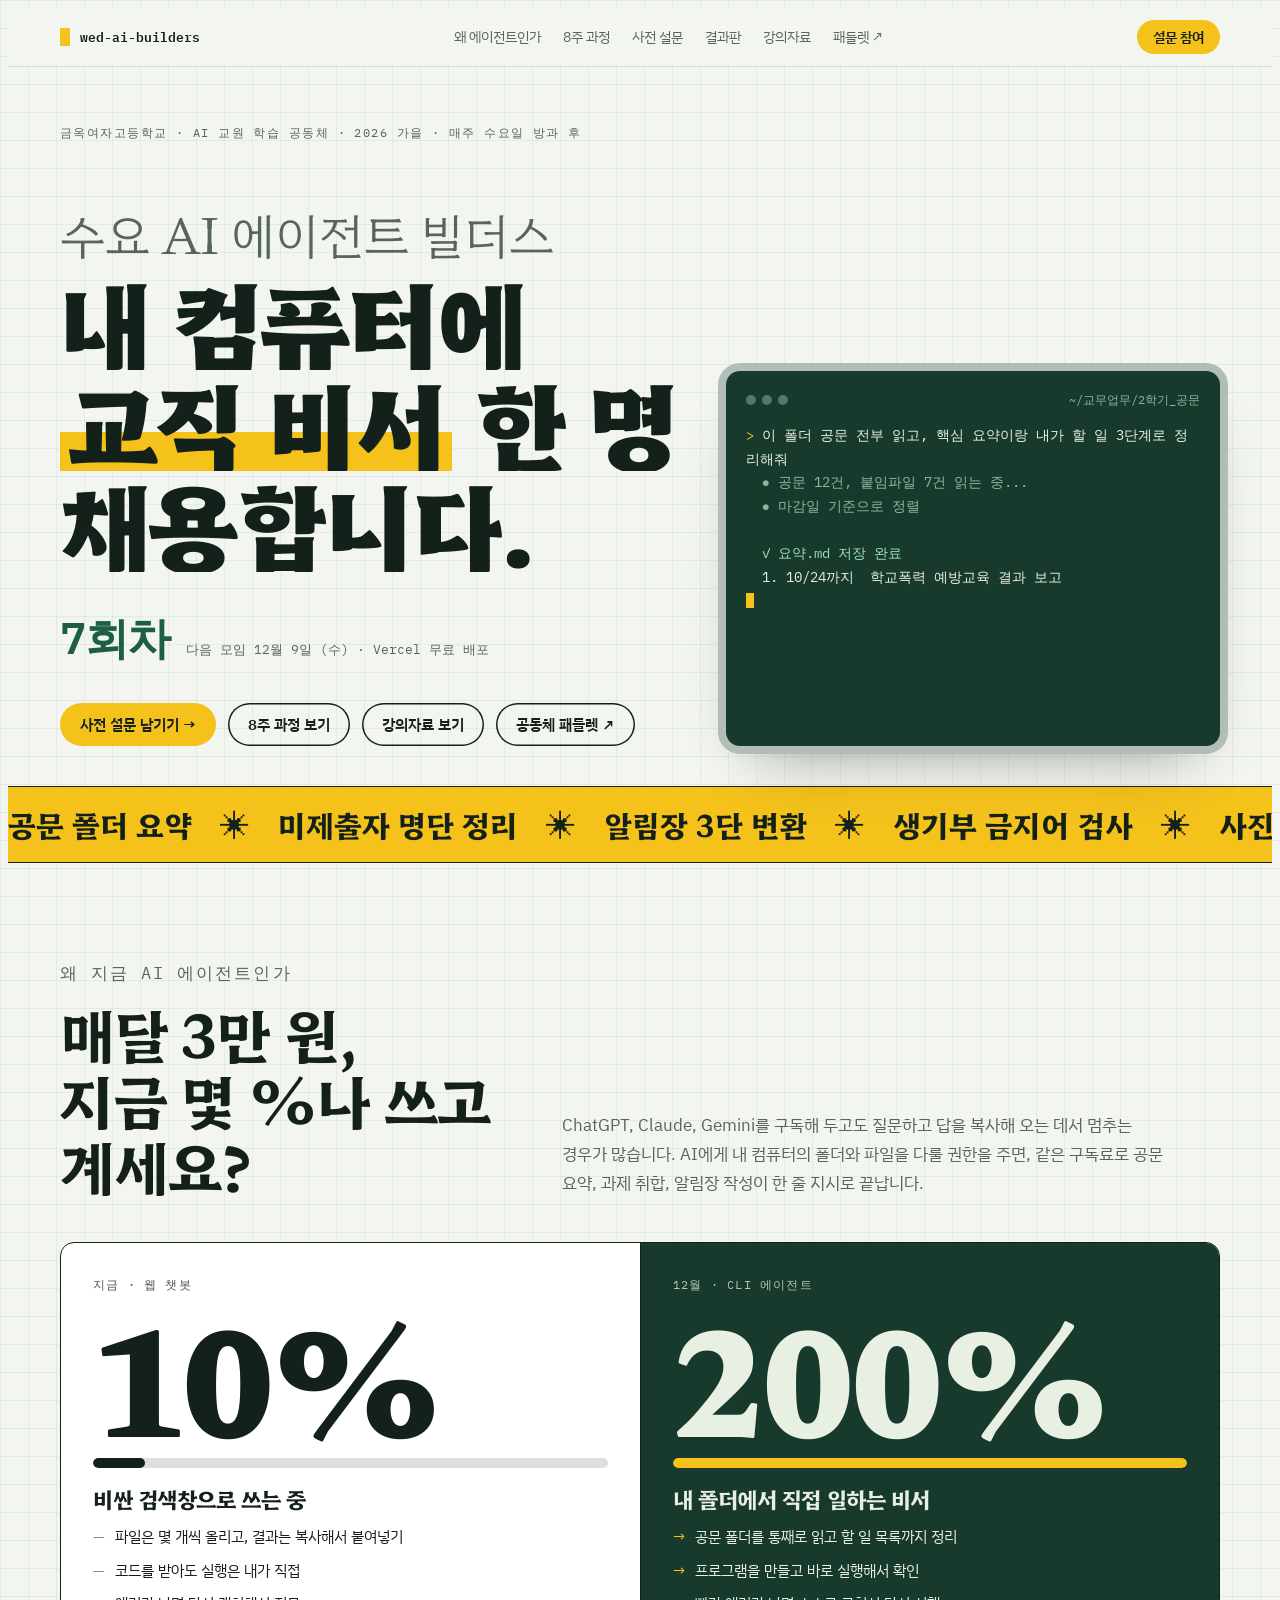
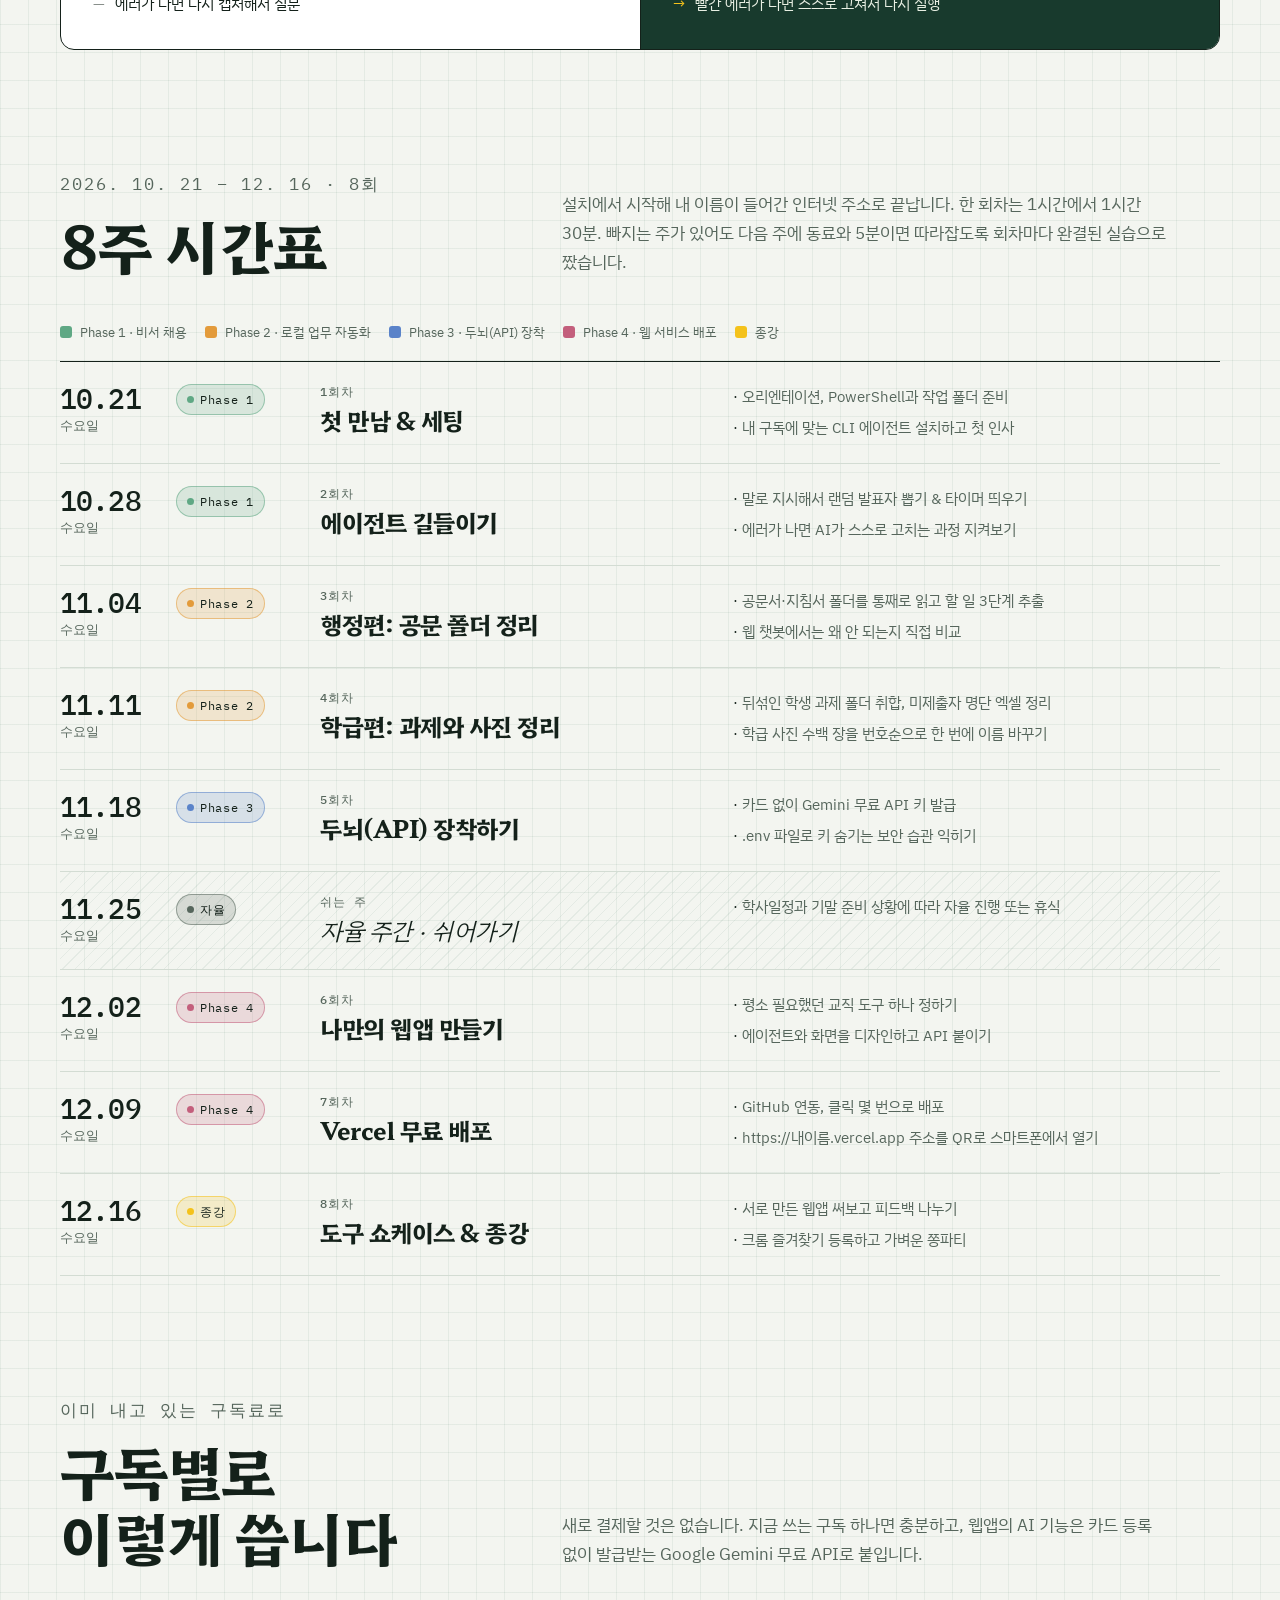
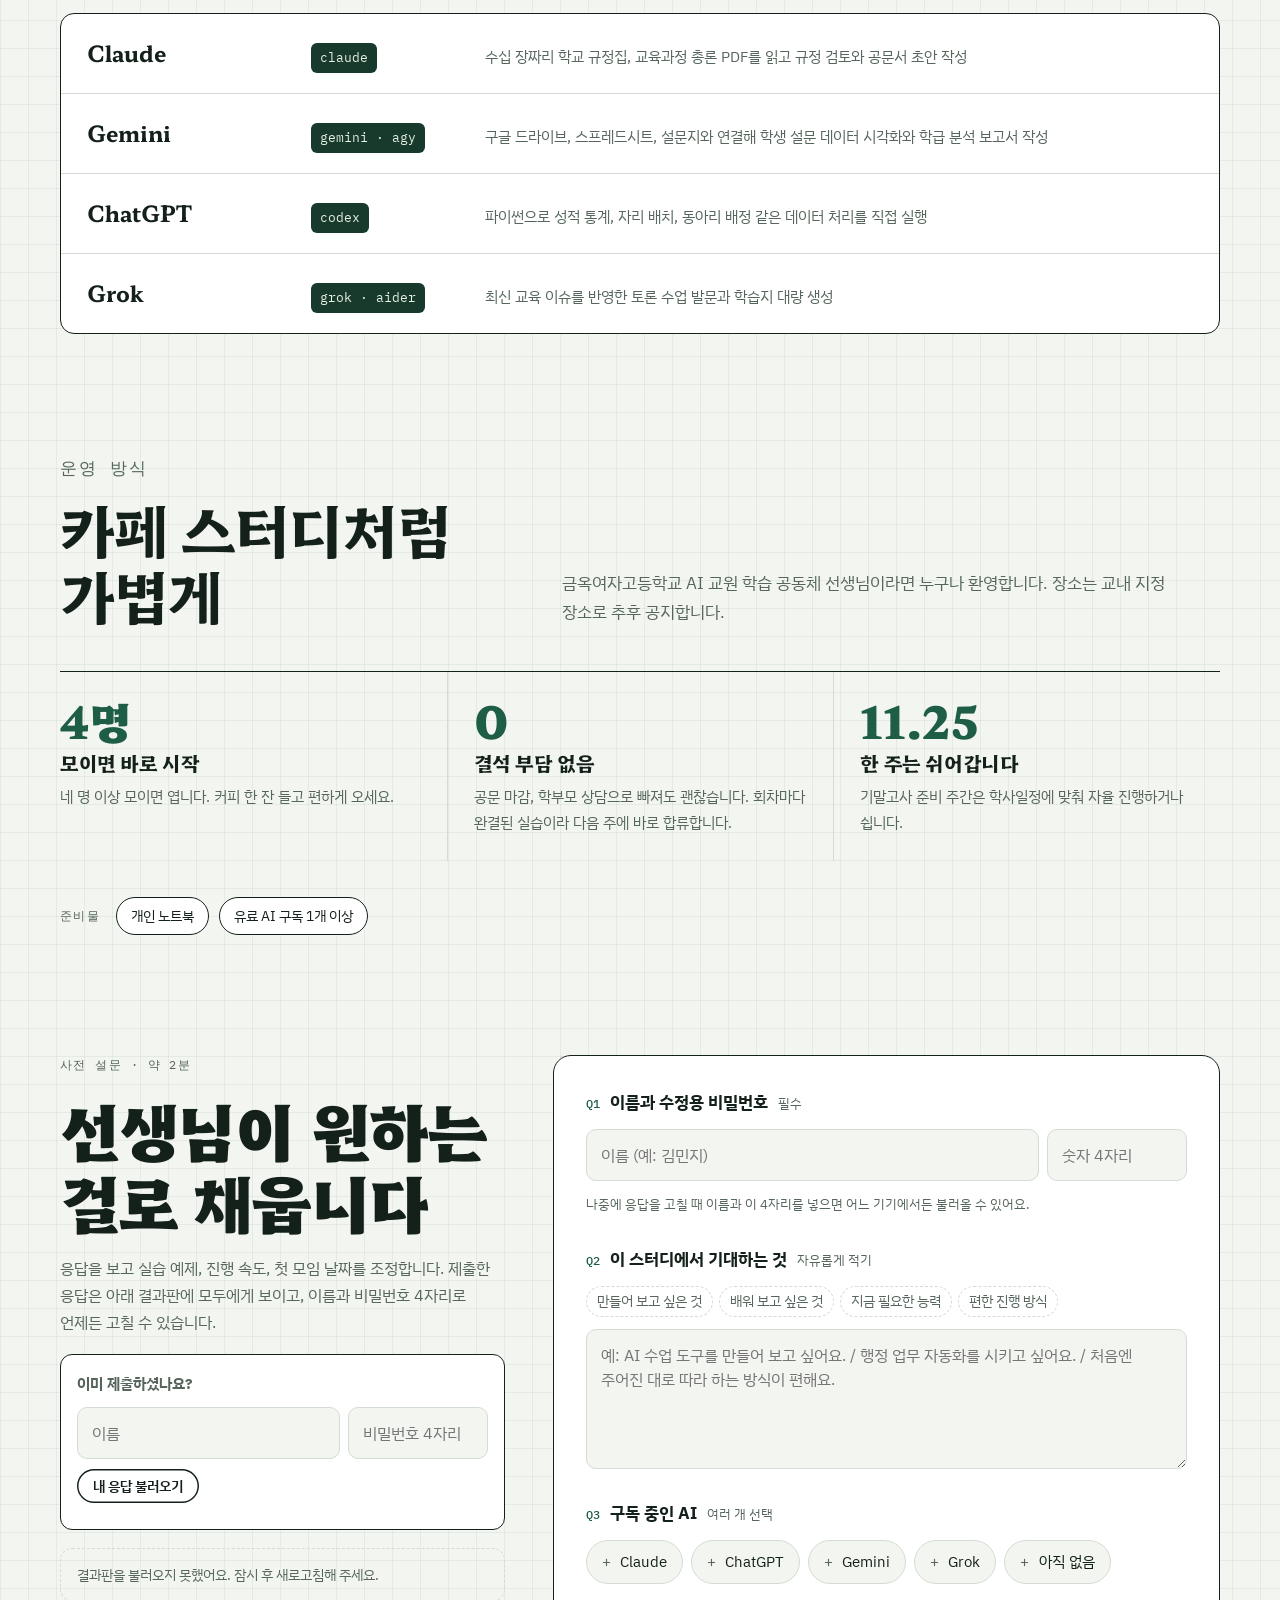
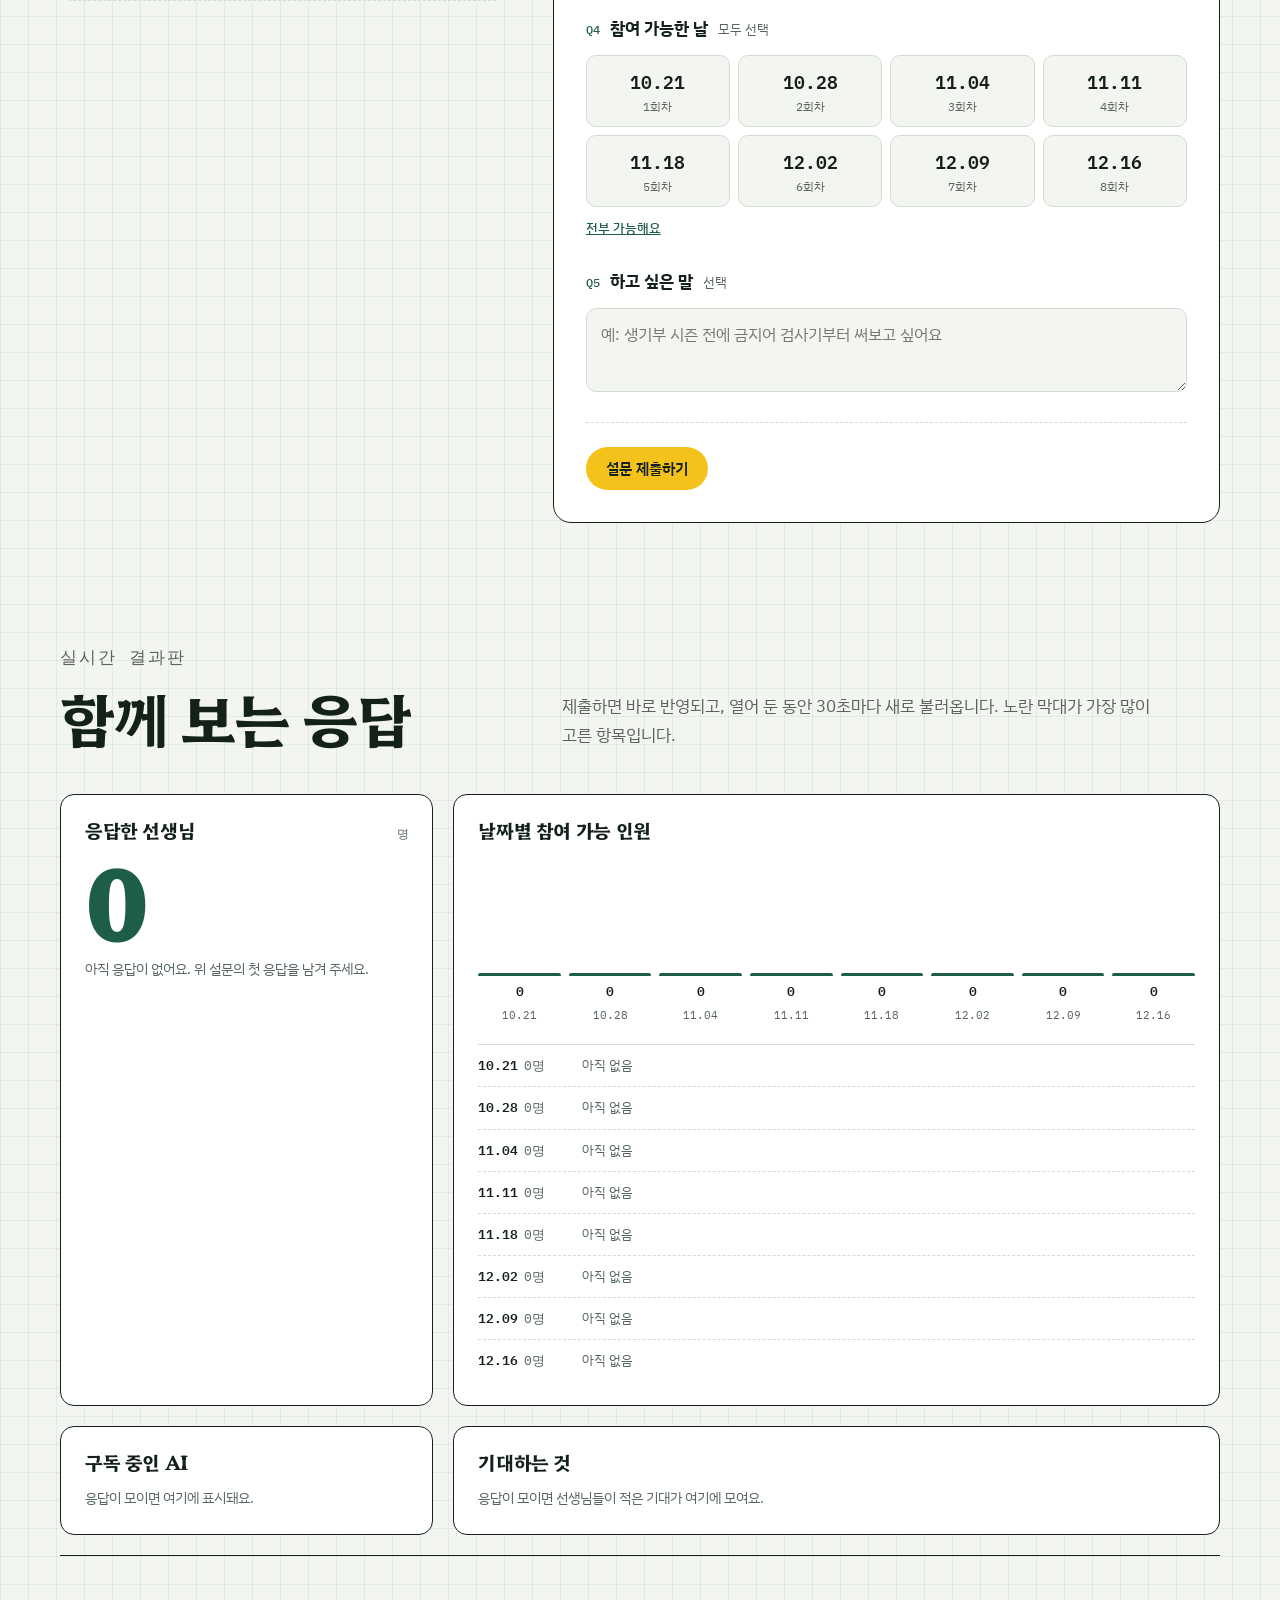
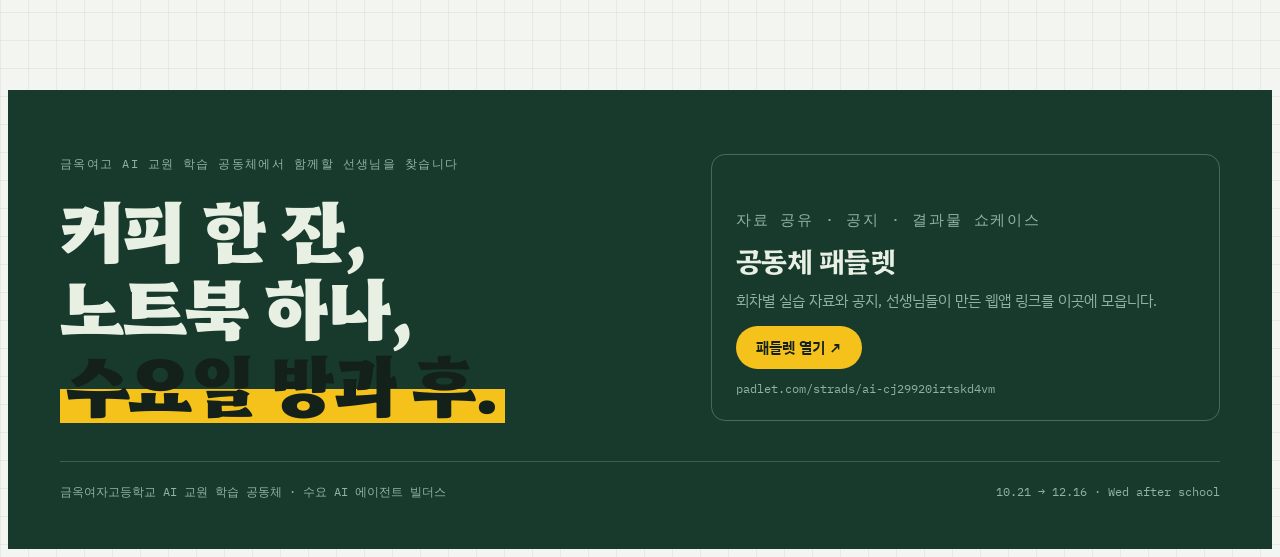
==== index.html @ 8ee52275 "강의자료를 회차와 분리한 목록 페이지로 이동, 01에서 Git·VS Code 설치 제외 - lessons/index.html: 순서와 상관없이 고르는 강의자료 목록 - lesson" ====
<!doctype html>
<html lang="ko">
<head>
<meta charset="utf-8">
<meta name="viewport" content="width=device-width, initial-scale=1, viewport-fit=cover">
<meta name="description" content="금옥여자고등학교 AI 교원 학습 공동체 · 매주 수요일 방과 후 8회. CLI AI 에이전트로 교직 업무 자동화부터 나만의 웹 서비스 배포까지.">
<meta property="og:title" content="수요 AI 에이전트 빌더스 · 금옥여고">
<meta property="og:description" content="내 컴퓨터에 교직 비서 한 명 채용합니다. 10.21 – 12.16 매주 수요일 방과 후, 사전 설문에 참여해 주세요.">
<meta property="og:type" content="website">
<title>수요 AI 에이전트 빌더스</title>
<link rel="preconnect" href="https://fonts.googleapis.com">
<link rel="preconnect" href="https://fonts.gstatic.com" crossorigin>
<link rel="stylesheet" href="https://fonts.googleapis.com/css2?family=Hahmlet:wght@300;500;700;900&family=IBM+Plex+Sans+KR:wght@400;500;700&family=IBM+Plex+Mono:wght@400;500;600&display=swap">
<style>
/* Layout: 교무수첩 그리드 위에 칠판 패널. 큰 명조 헤드라인 + 시간표형 커리큘럼 + 설문/결과판. 강조는 연필 노랑 한 가지. */
:root {
  --paper: #F3F5F0;
  --surface: #FFFFFF;
  --ink: #14211A;
  --muted: #56665C;
  --line: #D3DCD3;
  --grid: rgba(31, 94, 70, .07);
  --accent: #F4C21B;
  --accent-ink: #14211A;
  --green: #1F5E46;
  --board: #183A2D;
  --board-ink: #E8EFE3;
  --board-dim: #8FB3A1;
  --danger: #B3402A;
  --display: "Hahmlet", "Noto Serif KR", "Nanum Myeongjo", serif;
  --body: "IBM Plex Sans KR", "Apple SD Gothic Neo", "Malgun Gothic", system-ui, sans-serif;
  --mono: "IBM Plex Mono", ui-monospace, "Consolas", monospace;
}
@media (prefers-color-scheme: dark) {
  :root:not([data-theme="light"]) {
    --paper: #0E1813; --surface: #15231C; --ink: #E7EDE4; --muted: #9AAB9F; --line: #2A3C33;
    --grid: rgba(143, 179, 161, .06); --green: #7CC6A1; --board: #1A3529; --board-ink: #E8EFE3;
    --board-dim: #8FB3A1; --danger: #F08A70; color-scheme: dark;
  }
}
:root[data-theme="dark"] {
  --paper: #0E1813; --surface: #15231C; --ink: #E7EDE4; --muted: #9AAB9F; --line: #2A3C33;
  --grid: rgba(143, 179, 161, .06); --green: #7CC6A1; --board: #1A3529; --board-ink: #E8EFE3;
  --board-dim: #8FB3A1; --danger: #F08A70; color-scheme: dark;
}

* { box-sizing: border-box; }
html { scroll-behavior: smooth; }
body {
  background: var(--paper);
  background-image: linear-gradient(var(--grid) 1px, transparent 1px), linear-gradient(90deg, var(--grid) 1px, transparent 1px);
  background-size: 28px 28px;
  color: var(--ink);
  font-family: var(--body);
  font-size: 16px;
  line-height: 1.7;
  word-break: keep-all;
  overflow-wrap: break-word;
}
.wrap {
  max-width: 1240px; margin: 0 auto;
  padding-left: max(16px, env(safe-area-inset-left, 0px));
  padding-right: max(16px, env(safe-area-inset-right, 0px));
}
@media (min-width: 720px) { .wrap { padding-left: max(40px, env(safe-area-inset-left, 0px)); padding-right: max(40px, env(safe-area-inset-right, 0px)); } }
h1, h2, h3 { font-family: var(--display); text-wrap: balance; margin: 0; line-height: 1.12; letter-spacing: -0.02em; }
p { margin: 0; }
a { color: inherit; }
:focus-visible { outline: 3px solid var(--accent); outline-offset: 2px; border-radius: 4px; }
.eyebrow { font-family: var(--mono); font-size: 12px; letter-spacing: .12em; text-transform: uppercase; color: var(--muted); }
.mark { background: linear-gradient(transparent 58%, var(--accent) 58%, var(--accent) 92%, transparent 92%); padding: 0 .08em; color: inherit; }

/* nav */
body::before { content: ""; position: fixed; inset: 0 0 auto; height: env(safe-area-inset-top, 0px); z-index: 10; background: var(--paper); }
.nav { position: sticky; top: env(safe-area-inset-top, 0px); z-index: 9; background: color-mix(in srgb, var(--paper) 88%, transparent); backdrop-filter: blur(10px); border-bottom: 1px solid var(--line); }
.nav .wrap { display: flex; align-items: center; justify-content: space-between; gap: 16px; padding-block: 12px; }
.brand { font-family: var(--mono); font-size: 13px; font-weight: 600; display: flex; align-items: center; gap: 10px; }
.brand i { width: 10px; height: 18px; background: var(--accent); display: inline-block; animation: blink 1.1s steps(1) infinite; }
.nav ul { list-style: none; display: flex; gap: 22px; margin: 0; padding: 0; font-size: 14px; }
.nav ul a { text-decoration: none; color: var(--muted); }
.nav ul a:hover { color: var(--ink); }
.btn { display: inline-flex; align-items: center; gap: 8px; font: 600 15px/1 var(--body); border: 0; cursor: pointer; text-decoration: none;
  background: var(--accent); color: var(--accent-ink); padding: 14px 20px; border-radius: 999px; transition: transform .2s ease, box-shadow .2s ease; }
.btn:hover { transform: translateY(-2px); box-shadow: 0 6px 0 var(--ink); }
.btn.small { padding: 10px 16px; font-size: 14px; }
.btn.ghost { background: transparent; color: var(--ink); box-shadow: inset 0 0 0 1.5px var(--ink); }
.btn.ghost:hover { box-shadow: inset 0 0 0 1.5px var(--ink), 0 6px 0 var(--ink); }
@media (max-width: 760px) { .nav ul { display: none; } }
footer .padlet { display: grid; gap: 12px; justify-items: start; align-content: end; border: 1.5px solid color-mix(in srgb, var(--board-ink) 25%, transparent); border-radius: 14px; padding: 24px; min-width: 0; }
footer .padlet h3 { font-size: 28px; font-weight: 700; }
footer .padlet p { color: var(--board-dim); font-size: 15px; }
footer .padlet code { font: 12px var(--mono); color: var(--board-dim); word-break: break-all; }

/* hero */
.hero { padding-block: 56px 40px; display: grid; grid-template-columns: minmax(0, 1.25fr) minmax(0, 1fr); gap: 48px; align-items: end; }
.hero h1 { font-size: clamp(44px, 7.6vw, 112px); font-weight: 900; line-height: 1.04; }
.hero h1 .thin { font-weight: 300; display: block; font-size: .5em; letter-spacing: -0.01em; margin-bottom: .2em; color: var(--muted); }
.hero h1 .line { display: block; overflow: hidden; }
.hero h1 .line > span { display: inline-block; animation: rise .9s cubic-bezier(.2,.8,.2,1) both; }
.hero h1 .line:nth-child(3) > span { animation-delay: .08s; }
.hero h1 .line:nth-child(4) > span { animation-delay: .16s; }
.hero-meta { margin-top: 28px; display: flex; flex-wrap: wrap; gap: 12px 28px; align-items: center; }
.hero-meta p { max-width: 34em; color: var(--muted); font-size: 17px; }
.dday { display: flex; gap: 16px; align-items: baseline; font-family: var(--mono); margin-top: 28px; flex-wrap: wrap; }
.dday b { font-size: 44px; font-weight: 600; color: var(--green); letter-spacing: -0.03em; font-variant-numeric: tabular-nums; }
.dday span { color: var(--muted); font-size: 13px; }
.cta-row { display: flex; gap: 12px; flex-wrap: wrap; margin-top: 28px; }

.board { background: var(--board); color: var(--board-ink); border-radius: 14px; padding: 18px 20px 22px; font-family: var(--mono); font-size: 13.5px; line-height: 1.75;
  box-shadow: 0 0 0 8px color-mix(in srgb, var(--board) 30%, var(--paper)), 0 30px 60px -30px rgba(0,0,0,.45); min-width: 0; }
.board .bar { display: flex; gap: 6px; align-items: center; margin-bottom: 14px; color: var(--board-dim); font-size: 12px; }
.board .bar i { width: 10px; height: 10px; border-radius: 50%; background: var(--board-dim); opacity: .5; }
.board .bar span { margin-left: auto; }
.term { min-height: 300px; white-space: pre-wrap; word-break: break-all; }
.term .p { color: var(--accent); }
.term .d { color: var(--board-dim); }
.term .ok { color: #9BE0B8; }
.caret { display: inline-block; width: .6em; height: 1.1em; vertical-align: -0.2em; background: var(--accent); animation: blink 1s steps(1) infinite; }
@media (max-width: 900px) { .hero { grid-template-columns: minmax(0, 1fr); padding-block: 36px 24px; gap: 32px; } .term { min-height: 260px; } }

/* marquee */
.marquee { border-block: 1.5px solid var(--ink); overflow: hidden; background: var(--accent); color: var(--accent-ink); }
.marquee .track { display: flex; width: max-content; animation: slide 38s linear infinite; }
.marquee .track span { font-family: var(--display); font-weight: 700; font-size: clamp(20px, 2.6vw, 30px); padding: 12px 0; white-space: nowrap; }
.marquee .track span::after { content: "✳"; padding: 0 28px; font-weight: 300; }

section.block { padding-block: 96px 24px; }
@media (max-width: 720px) { section.block { padding-block: 64px 12px; } }
.head { display: grid; grid-template-columns: minmax(0, 1fr) minmax(0, 1.4fr); gap: 32px; align-items: end; margin-bottom: 44px; }
.head h2 { font-size: clamp(32px, 4.6vw, 60px); font-weight: 700; }
.head p { color: var(--muted); max-width: 36em; font-size: 17px; }
@media (max-width: 820px) { .head { grid-template-columns: minmax(0, 1fr); gap: 16px; } }

/* why */
.meter { display: grid; grid-template-columns: minmax(0, 1fr) minmax(0, 1fr); gap: 0; border: 1.5px solid var(--ink); border-radius: 14px; overflow: hidden; background: var(--surface); }
.meter > div { padding: 32px; min-width: 0; }
.meter > div + div { border-left: 1.5px solid var(--ink); background: var(--board); color: var(--board-ink); }
.meter .num { font-family: var(--display); font-weight: 900; font-size: clamp(64px, 11vw, 150px); line-height: .9; letter-spacing: -0.04em; font-variant-numeric: tabular-nums; }
.meter .label { font-family: var(--mono); font-size: 12px; letter-spacing: .1em; text-transform: uppercase; opacity: .75; margin-bottom: 18px; }
.meter h3 { font-size: 22px; margin: 18px 0 14px; font-weight: 700; }
.meter ul { margin: 0; padding: 0; list-style: none; display: grid; gap: 8px; }
.meter li { display: flex; gap: 10px; font-size: 15px; }
.meter li::before { content: "—"; opacity: .5; }
.meter > div + div li::before { content: "→"; color: var(--accent); opacity: 1; }
.gauge { height: 10px; border-radius: 99px; background: color-mix(in srgb, currentColor 14%, transparent); margin-top: 18px; overflow: hidden; }
.gauge i { display: block; height: 100%; background: currentColor; border-radius: inherit; }
.meter > div + div .gauge i { background: var(--accent); }
@media (max-width: 720px) { .meter { grid-template-columns: minmax(0, 1fr); } .meter > div + div { border-left: 0; border-top: 1.5px solid var(--ink); } .meter > div { padding: 24px; } }

/* timetable */
.phases { display: flex; flex-wrap: wrap; gap: 8px 18px; margin-bottom: 18px; font-size: 13px; color: var(--muted); }
.phases span { display: inline-flex; align-items: center; gap: 8px; }
.phases i { width: 12px; height: 12px; border-radius: 3px; display: inline-block; }
.ph1 { --ph: #5FA884; } .ph2 { --ph: #E39B3B; } .ph3 { --ph: #5A83C9; } .ph4 { --ph: #C35F7C; } .ph5 { --ph: var(--accent); }
.phases i { background: var(--ph); }
.tt { border-top: 1.5px solid var(--ink); }
.row { display: grid; grid-template-columns: 92px 120px minmax(0, 1fr) minmax(0, 1.25fr); gap: 24px; padding-block: 22px; border-bottom: 1px solid var(--line); align-items: start; transition: background .25s ease; }
.row:hover { background: color-mix(in srgb, var(--ph) 9%, transparent); }
.row .date { font-family: var(--mono); font-size: 13px; color: var(--muted); }
.row .date b { display: block; font-size: 28px; color: var(--ink); font-weight: 500; letter-spacing: -0.03em; line-height: 1.1; font-variant-numeric: tabular-nums; }
.row .tag { font-family: var(--mono); font-size: 11.5px; letter-spacing: .06em; display: inline-flex; align-items: center; gap: 6px; padding: 5px 10px; border-radius: 99px;
  background: color-mix(in srgb, var(--ph) 18%, transparent); border: 1px solid color-mix(in srgb, var(--ph) 55%, transparent); white-space: nowrap; }
.row .tag::before { content: ""; width: 7px; height: 7px; border-radius: 50%; background: var(--ph); }
.row h3 { font-size: 24px; font-weight: 700; }
.row h3 small { display: block; font: 500 12px/1.4 var(--mono); color: var(--muted); letter-spacing: .08em; margin-bottom: 6px; }
.row ul { margin: 0; padding: 0; list-style: none; display: grid; gap: 6px; color: var(--muted); font-size: 15px; }
.row ul li::before { content: "· "; color: var(--ink); }
.row ul li.lesson-link::before { content: none; }
.row ul li.lesson-link a { display: inline-block; margin-top: 4px; font-weight: 600; font-size: 14px; color: var(--accent-ink); background: var(--accent); padding: 5px 12px; border-radius: 99px; text-decoration: none; }
.row ul li.lesson-link a:hover { box-shadow: 0 3px 0 var(--ink); }
.row.rest { background: repeating-linear-gradient(-45deg, transparent 0 8px, var(--grid) 8px 9px); }
.row.rest h3 { font-weight: 300; font-style: italic; }
@media (max-width: 860px) {
  .row { grid-template-columns: 76px minmax(0, 1fr); gap: 8px 16px; }
  .row .tagcell { grid-column: 2; grid-row: 1; }
  .row .date { grid-row: 1 / span 3; }
  .row h3, .row ul { grid-column: 2; }
}

/* projects */
.projects { display: grid; grid-template-columns: repeat(2, minmax(0, 1fr)); gap: 20px; }
.proj { background: var(--surface); border: 1.5px solid var(--ink); border-radius: 14px; padding: 26px; display: grid; gap: 16px; grid-template-rows: auto auto 1fr; transition: transform .25s ease, box-shadow .25s ease; min-width: 0; }
.proj:hover { transform: translate(-3px, -3px); box-shadow: 6px 6px 0 var(--ink); }
.proj .kind { font-family: var(--mono); font-size: 12px; color: var(--muted); letter-spacing: .08em; display: flex; justify-content: space-between; gap: 12px; }
.proj h3 { font-size: 26px; font-weight: 700; }
.io { display: grid; grid-template-columns: minmax(0, 1fr); gap: 8px; font-size: 14px; align-self: end; }
.io .in { font-family: var(--mono); font-size: 13px; background: var(--paper); border: 1px dashed var(--line); border-radius: 8px; padding: 10px 12px; color: var(--muted); }
.io .arrow { font-family: var(--mono); font-size: 12px; color: var(--green); }
.io .out { display: flex; flex-wrap: wrap; gap: 6px; }
.io .out span { padding: 6px 10px; border-radius: 6px; background: color-mix(in srgb, var(--accent) 28%, transparent); font-size: 13px; }
@media (max-width: 760px) { .projects { grid-template-columns: minmax(0, 1fr); } }

/* subscriptions table */
.subs { border: 1.5px solid var(--ink); border-radius: 14px; overflow: hidden; background: var(--surface); }
.sub { display: grid; grid-template-columns: 200px 150px minmax(0, 1fr); gap: 24px; padding: 20px 26px; align-items: baseline; }
.sub + .sub { border-top: 1px solid var(--line); }
.sub b { font-family: var(--display); font-size: 22px; font-weight: 700; }
.sub code { font-family: var(--mono); font-size: 13px; background: var(--board); color: var(--board-ink); padding: 4px 9px; border-radius: 6px; justify-self: start; }
.sub p { color: var(--muted); font-size: 15px; }
@media (max-width: 760px) { .sub { grid-template-columns: minmax(0, 1fr); gap: 6px; padding: 18px; } }

/* rules */
.rules { display: grid; grid-template-columns: repeat(3, minmax(0, 1fr)); gap: 0; border-top: 1.5px solid var(--ink); }
.rule { padding: 26px 26px 26px 0; display: grid; gap: 10px; align-content: start; min-width: 0; }
.rule + .rule { padding-left: 26px; border-left: 1px solid var(--line); }
.rule .big { font-family: var(--display); font-size: 44px; font-weight: 900; color: var(--green); line-height: 1; }
.rule h3 { font-size: 20px; font-weight: 700; }
.rule p { color: var(--muted); font-size: 15px; }
@media (max-width: 760px) { .rules { grid-template-columns: minmax(0, 1fr); } .rule, .rule + .rule { padding: 22px 0; border-left: 0; } .rule + .rule { border-top: 1px solid var(--line); } }
.kit { margin-top: 36px; display: flex; flex-wrap: wrap; gap: 10px; align-items: center; }
.kit .eyebrow { margin-right: 6px; }
.kit span:not(.eyebrow) { border: 1.5px solid var(--ink); border-radius: 99px; padding: 6px 14px; font-size: 14px; background: var(--surface); }

/* survey */
.survey { display: grid; grid-template-columns: minmax(0, 1fr) minmax(0, 1.5fr); gap: 48px; align-items: start; }
.survey aside { position: sticky; top: calc(env(safe-area-inset-top, 0px) + 80px); display: grid; gap: 18px; }
.survey aside h2 { font-size: clamp(36px, 5vw, 64px); font-weight: 900; }
.survey aside p { color: var(--muted); }
.who { display: flex; align-items: center; gap: 10px; font-size: 14px; color: var(--muted); }
.who img { width: 28px; height: 28px; border-radius: 50%; }
form.card { background: var(--surface); border: 1.5px solid var(--ink); border-radius: 18px; padding: 32px; display: grid; gap: 30px; min-width: 0; }
fieldset { border: 0; margin: 0; padding: 0; display: grid; gap: 12px; min-width: 0; }
legend { padding: 0; font-weight: 700; font-size: 17px; margin-bottom: 12px; display: flex; gap: 10px; align-items: baseline; flex-wrap: wrap; }
legend .q { font-family: var(--mono); font-size: 12px; color: var(--green); font-weight: 500; }
legend em { font-style: normal; font-weight: 400; font-size: 13px; color: var(--muted); }
.pinrow { display: grid; grid-template-columns: minmax(0, 1fr) 140px; gap: 8px; }
.fieldnote { font-size: 13px; color: var(--muted); }
.editbox { border: 1.5px solid var(--ink); border-radius: 12px; padding: 16px; display: grid; gap: 10px; background: var(--surface); justify-items: start; }
.editbox .pinrow { width: 100%; }
.editbox-t { font-weight: 700; font-size: 15px; }
@media (max-width: 420px) { .pinrow { grid-template-columns: minmax(0, 1fr); } }
input[type="text"], input[type="password"], textarea {
  width: 100%; font: 400 16px/1.5 var(--body); color: var(--ink); background: var(--paper); border: 1.5px solid var(--line); border-radius: 10px; padding: 13px 14px; transition: border-color .2s; }
input[type="text"]:focus, input[type="password"]:focus, textarea:focus { outline: none; border-color: var(--ink); }
textarea { min-height: 84px; resize: vertical; }
.chips { display: flex; flex-wrap: wrap; gap: 8px; }
.chip { position: relative; }
.chip input { position: absolute; opacity: 0; inset: 0; margin: 0; cursor: pointer; }
.chip span { display: inline-flex; align-items: center; gap: 8px; padding: 9px 15px; border: 1.5px solid var(--line); border-radius: 99px; font-size: 14.5px; cursor: pointer; transition: all .15s ease; background: var(--paper); user-select: none; }
.chip span::before { content: "+"; font-family: var(--mono); color: var(--muted); width: .7em; }
.chip input:checked + span { background: var(--accent); border-color: var(--ink); color: var(--accent-ink); }
.chip input:checked + span::before { content: "✓"; color: var(--accent-ink); }
.chip input[type="radio"] + span::before { content: "○"; }
.chip input[type="radio"]:checked + span::before { content: "●"; }
.chip input:focus-visible + span { outline: 3px solid var(--green); outline-offset: 2px; }
.chip span:hover { border-color: var(--ink); }
.cal { display: grid; grid-template-columns: repeat(4, minmax(0, 1fr)); gap: 8px; }
.cal .chip span { width: 100%; justify-content: center; flex-direction: column; gap: 0; border-radius: 10px; padding: 10px 6px; }
.cal .chip span::before { display: none; }
.cal .chip b { font-family: var(--mono); font-size: 18px; font-weight: 600; font-variant-numeric: tabular-nums; }
.cal .chip small { font-size: 11.5px; color: var(--muted); }
.cal .chip input:checked + span small { color: var(--accent-ink); }
@media (max-width: 520px) { .cal { grid-template-columns: repeat(2, minmax(0, 1fr)); } form.card { padding: 22px 18px; } }
.hint { font-size: 13.5px; color: var(--muted); display: flex; flex-wrap: wrap; gap: 6px; }
.hint span { border: 1px dashed var(--line); border-radius: 99px; padding: 3px 10px; }
.quotes { display: grid; gap: 10px; max-height: 360px; overflow: auto; }
.quotes blockquote { margin: 0; padding: 10px 14px; border-left: 3px solid var(--accent); background: var(--paper); border-radius: 0 8px 8px 0; font-size: 14.5px; white-space: pre-line; }
.quotes blockquote cite { display: block; font: 400 12px var(--mono); font-style: normal; color: var(--muted); margin-top: 4px; }
.linkbtn { background: none; border: 0; padding: 0; font: 500 13px var(--body); color: var(--green); text-decoration: underline; cursor: pointer; justify-self: start; }
.submit-row { display: flex; align-items: center; gap: 16px; flex-wrap: wrap; border-top: 1px dashed var(--line); padding-top: 24px; }
.status { font-size: 14px; color: var(--muted); }
.status.err { color: var(--danger); }
.status.ok { color: var(--green); font-weight: 500; }
.notice { font-size: 14px; border: 1.5px dashed var(--line); border-radius: 12px; padding: 14px 16px; color: var(--muted); }
@media (max-width: 900px) { .survey { grid-template-columns: minmax(0, 1fr); gap: 28px; } .survey aside { position: static; } }

/* results */
.stats { display: grid; grid-template-columns: repeat(3, minmax(0, 1fr)); gap: 20px; }
.panel { background: var(--surface); border: 1.5px solid var(--ink); border-radius: 14px; padding: 24px; min-width: 0; display: grid; gap: 14px; align-content: start; }
.panel.wide { grid-column: span 2; }
.panel h3 { font-size: 19px; font-weight: 700; display: flex; justify-content: space-between; align-items: baseline; gap: 10px; }
.panel h3 span { font: 400 12px var(--mono); color: var(--muted); }
.total { font-family: var(--display); font-weight: 900; font-size: 96px; line-height: .9; color: var(--green); font-variant-numeric: tabular-nums; }
.bars { display: grid; gap: 9px; }
.bar { display: grid; grid-template-columns: minmax(70px, 140px) minmax(0, 1fr) 28px; gap: 10px; align-items: center; font-size: 14px; }
.bar .lbl { overflow: hidden; text-overflow: ellipsis; white-space: nowrap; }
.bar .trk { height: 12px; background: var(--paper); border-radius: 99px; overflow: hidden; border: 1px solid var(--line); }
.bar .trk i { display: block; height: 100%; background: var(--green); border-radius: inherit; transition: width .6s cubic-bezier(.2,.8,.2,1); }
.bar.top .trk i { background: var(--accent); }
.bar .n { font-family: var(--mono); text-align: right; font-variant-numeric: tabular-nums; }
.datebars { display: grid; grid-template-columns: repeat(8, minmax(0, 1fr)); gap: 8px; align-items: end; height: 170px; padding-top: 10px; }
.db { display: grid; grid-template-rows: 1fr auto auto; height: 100%; gap: 4px; text-align: center; min-width: 0; }
.db .col { align-self: end; background: var(--green); border-radius: 6px 6px 2px 2px; min-height: 3px; transition: height .6s cubic-bezier(.2,.8,.2,1); }
.db.best .col { background: var(--accent); box-shadow: inset 0 0 0 1.5px var(--ink); }
.roster { display: grid; border-top: 1px solid var(--line); margin-top: 6px; }
.roster .rr { display: grid; grid-template-columns: 92px minmax(0, 1fr); gap: 12px; padding-block: 9px; border-bottom: 1px dashed var(--line); align-items: baseline; }
.roster .rr:last-child { border-bottom: 0; }
.roster .rd { font-family: var(--mono); font-size: 13px; font-variant-numeric: tabular-nums; }
.roster .rd b { font-weight: 600; }
.roster .rd span { color: var(--muted); margin-left: 6px; }
.roster .rr.best .rd b { background: var(--accent); color: var(--accent-ink); padding: 1px 5px; border-radius: 4px; }
.roster .names { display: flex; flex-wrap: wrap; gap: 5px; font-size: 13.5px; }
.roster .names span { padding: 2px 9px; border-radius: 99px; background: var(--paper); border: 1px solid var(--line); }
.roster .names em { font-style: normal; color: var(--muted); font-size: 13px; }
.db .v { font-family: var(--mono); font-size: 13px; font-weight: 600; font-variant-numeric: tabular-nums; }
.db small { font-family: var(--mono); font-size: 11px; color: var(--muted); }
.empty { color: var(--muted); font-size: 14px; }
@media (max-width: 900px) { .stats { grid-template-columns: minmax(0, 1fr); } .panel.wide { grid-column: auto; } }

.people { margin-top: 20px; border-top: 1.5px solid var(--ink); }
.person { display: grid; grid-template-columns: 160px minmax(0, 1fr) 220px; gap: 20px; padding-block: 18px; border-bottom: 1px solid var(--line); align-items: start; }
.person .nm { font-family: var(--display); font-size: 22px; font-weight: 700; line-height: 1.2; }
.person .nm small { display: block; font: 400 12px var(--mono); color: var(--muted); margin-top: 4px; }
.person .tags { display: flex; flex-wrap: wrap; gap: 6px; }
.person .tags span { font-size: 12.5px; padding: 3px 9px; border-radius: 6px; background: var(--paper); border: 1px solid var(--line); }
.person .tags span.ai { background: var(--board); color: var(--board-ink); border-color: var(--board); font-family: var(--mono); }
.person .memo { font-size: 14px; color: var(--muted); margin-top: 8px; }
.dots { display: grid; grid-template-columns: repeat(8, 1fr); gap: 4px; }
.dots i { aspect-ratio: 1; border-radius: 4px; border: 1px solid var(--line); background: var(--paper); font: 500 9px/1 var(--mono); display: grid; place-items: center; color: var(--muted); font-style: normal; max-width: 100%; }
.dots i.on { background: var(--green); border-color: var(--green); color: var(--paper); }
.del { margin-top: 8px; }
.del button { background: none; border: 1px solid var(--line); border-radius: 6px; font: 12px var(--body); color: var(--muted); padding: 4px 10px; cursor: pointer; }
.del button.arm { border-color: var(--danger); color: var(--danger); }
@media (max-width: 860px) { .person { grid-template-columns: minmax(0, 1fr); gap: 10px; } .dots { max-width: 260px; } }

/* footer */
footer { margin-top: 110px; background: var(--board); color: var(--board-ink); }
footer .wrap { padding-block: 64px 48px; display: grid; grid-template-columns: minmax(0, 1.2fr) minmax(0, 1fr); gap: 40px; }
footer h2 { font-size: clamp(34px, 5.4vw, 72px); font-weight: 900; }
footer h2 .mark { color: var(--accent-ink); }
footer pre { margin: 0; font: 13px/1.7 var(--mono); white-space: pre-wrap; background: color-mix(in srgb, var(--board-ink) 7%, transparent); border-radius: 12px; padding: 18px; max-height: 280px; overflow: auto; color: var(--board-ink); }
footer .row2 { display: flex; gap: 12px; align-items: center; flex-wrap: wrap; margin-top: 12px; font-size: 14px; color: var(--board-dim); }
footer .fine { grid-column: 1 / -1; border-top: 1px solid color-mix(in srgb, var(--board-ink) 18%, transparent); padding-top: 22px; font: 12px var(--mono); color: var(--board-dim); display: flex; justify-content: space-between; gap: 12px; flex-wrap: wrap; }
@media (max-width: 860px) { footer .wrap { grid-template-columns: minmax(0, 1fr); } }

@keyframes blink { 50% { opacity: 0; } }
@keyframes rise { from { transform: translateY(40%); opacity: .2; } to { transform: none; opacity: 1; } }
@keyframes slide { to { transform: translateX(-50%); } }
@media (prefers-reduced-motion: reduce) {
  *, *::before, *::after { animation: none !important; transition: none !important; }
  html { scroll-behavior: auto; }
}
</style>
</head>
<body>

<nav class="nav" aria-label="주요 메뉴">
  <div class="wrap">
    <div class="brand"><i aria-hidden="true"></i>wed-ai-builders</div>
    <ul>
      <li><a href="#why">왜 에이전트인가</a></li>
      <li><a href="#course">8주 과정</a></li>
      <li><a href="#survey">사전 설문</a></li>
      <li><a href="#results">결과판</a></li>
      <li><a href="lessons/">강의자료</a></li>
      <li><a href="https://padlet.com/strads/ai-cj29920iztskd4vm" target="_blank" rel="noopener">패들렛 ↗</a></li>
    </ul>
    <a class="btn small" href="#survey">설문 참여</a>
  </div>
</nav>

<header class="wrap hero">
  <div>
    <p class="eyebrow">금옥여자고등학교 · AI 교원 학습 공동체 · 2026 가을 · 매주 수요일 방과 후</p>
    <h1 style="margin-top:18px">
      <span class="line"><span class="thin">수요 AI 에이전트 빌더스</span></span>
      <span class="line"><span>내 컴퓨터에</span></span>
      <span class="line"><span><span class="mark">교직 비서</span> 한 명</span></span>
      <span class="line"><span>채용합니다.</span></span>
    </h1>
    <div class="dday" aria-live="polite">
      <b id="dday">D-5</b>
      <span id="ddayText">첫 모임 10월 21일 (수) · 총 8회 · 12월 16일 종강</span>
    </div>
    <div class="cta-row">
      <a class="btn" href="#survey">사전 설문 남기기 →</a>
      <a class="btn ghost" href="#course">8주 과정 보기</a>
      <a class="btn ghost" href="lessons/">강의자료 보기</a>
      <a class="btn ghost" href="https://padlet.com/strads/ai-cj29920iztskd4vm" target="_blank" rel="noopener">공동체 패들렛 ↗</a>
    </div>
  </div>
  <div class="board" aria-label="CLI 에이전트 작업 예시">
    <div class="bar"><i></i><i></i><i></i><span>~/교무업무/2학기_공문</span></div>
    <div class="term" id="term"></div>
  </div>
</header>

<div class="marquee" aria-hidden="true">
  <div class="track" id="marquee"></div>
</div>

<main>
  <section class="block wrap" id="why">
    <div class="head">
      <div>
        <p class="eyebrow">왜 지금 AI 에이전트인가</p>
        <h2 style="margin-top:12px">매달 3만 원,<br>지금 몇 %나 쓰고 계세요?</h2>
      </div>
      <p>ChatGPT, Claude, Gemini를 구독해 두고도 질문하고 답을 복사해 오는 데서 멈추는 경우가 많습니다. AI에게 내 컴퓨터의 폴더와 파일을 다룰 권한을 주면, 같은 구독료로 공문 요약, 과제 취합, 알림장 작성이 한 줄 지시로 끝납니다.</p>
    </div>
    <div class="meter">
      <div>
        <p class="label">지금 · 웹 챗봇</p>
        <div class="num">10%</div>
        <div class="gauge"><i style="width:10%"></i></div>
        <h3>비싼 검색창으로 쓰는 중</h3>
        <ul>
          <li>파일은 몇 개씩 올리고, 결과는 복사해서 붙여넣기</li>
          <li>코드를 받아도 실행은 내가 직접</li>
          <li>에러가 나면 다시 캡처해서 질문</li>
        </ul>
      </div>
      <div>
        <p class="label">12월 · CLI 에이전트</p>
        <div class="num">200%</div>
        <div class="gauge"><i style="width:100%"></i></div>
        <h3>내 폴더에서 직접 일하는 비서</h3>
        <ul>
          <li>공문 폴더를 통째로 읽고 할 일 목록까지 정리</li>
          <li>프로그램을 만들고 바로 실행해서 확인</li>
          <li>빨간 에러가 나면 스스로 고쳐서 다시 실행</li>
        </ul>
      </div>
    </div>
  </section>

  <section class="block wrap" id="course">
    <div class="head">
      <div>
        <p class="eyebrow">2026. 10. 21 – 12. 16 · 8회</p>
        <h2 style="margin-top:12px">8주 시간표</h2>
      </div>
      <p>설치에서 시작해 내 이름이 들어간 인터넷 주소로 끝납니다. 한 회차는 1시간에서 1시간 30분. 빠지는 주가 있어도 다음 주에 동료와 5분이면 따라잡도록 회차마다 완결된 실습으로 짰습니다.</p>
    </div>
    <div class="phases">
      <span class="ph1"><i></i>Phase 1 · 비서 채용</span>
      <span class="ph2"><i></i>Phase 2 · 로컬 업무 자동화</span>
      <span class="ph3"><i></i>Phase 3 · 두뇌(API) 장착</span>
      <span class="ph4"><i></i>Phase 4 · 웹 서비스 배포</span>
      <span class="ph5"><i></i>종강</span>
    </div>
    <div class="tt" id="timetable"></div>
  </section>

  <section class="block wrap">
    <div class="head">
      <div>
        <p class="eyebrow">이미 내고 있는 구독료로</p>
        <h2 style="margin-top:12px">구독별로 이렇게 씁니다</h2>
      </div>
      <p>새로 결제할 것은 없습니다. 지금 쓰는 구독 하나면 충분하고, 웹앱의 AI 기능은 카드 등록 없이 발급받는 Google Gemini 무료 API로 붙입니다.</p>
    </div>
    <div class="subs">
      <div class="sub"><b>Claude</b><code>claude</code><p>수십 장짜리 학교 규정집, 교육과정 총론 PDF를 읽고 규정 검토와 공문서 초안 작성</p></div>
      <div class="sub"><b>Gemini</b><code>gemini · agy</code><p>구글 드라이브, 스프레드시트, 설문지와 연결해 학생 설문 데이터 시각화와 학급 분석 보고서 작성</p></div>
      <div class="sub"><b>ChatGPT</b><code>codex</code><p>파이썬으로 성적 통계, 자리 배치, 동아리 배정 같은 데이터 처리를 직접 실행</p></div>
      <div class="sub"><b>Grok</b><code>grok · aider</code><p>최신 교육 이슈를 반영한 토론 수업 발문과 학습지 대량 생성</p></div>
    </div>
  </section>

  <section class="block wrap">
    <div class="head">
      <div>
        <p class="eyebrow">운영 방식</p>
        <h2 style="margin-top:12px">카페 스터디처럼 가볍게</h2>
      </div>
      <p>금옥여자고등학교 AI 교원 학습 공동체 선생님이라면 누구나 환영합니다. 장소는 교내 지정 장소로 추후 공지합니다.</p>
    </div>
    <div class="rules">
      <div class="rule"><div class="big">4명</div><h3>모이면 바로 시작</h3><p>네 명 이상 모이면 엽니다. 커피 한 잔 들고 편하게 오세요.</p></div>
      <div class="rule"><div class="big">0</div><h3>결석 부담 없음</h3><p>공문 마감, 학부모 상담으로 빠져도 괜찮습니다. 회차마다 완결된 실습이라 다음 주에 바로 합류합니다.</p></div>
      <div class="rule"><div class="big">11.25</div><h3>한 주는 쉬어갑니다</h3><p>기말고사 준비 주간은 학사일정에 맞춰 자율 진행하거나 쉽니다.</p></div>
    </div>
    <div class="kit">
      <span class="eyebrow">준비물</span>
      <span>개인 노트북</span><span>유료 AI 구독 1개 이상</span>
    </div>
  </section>

  <section class="block wrap" id="survey">
    <div class="survey">
      <aside>
        <p class="eyebrow">사전 설문 · 약 2분</p>
        <h2>선생님이 원하는 걸로 채웁니다</h2>
        <p>응답을 보고 실습 예제, 진행 속도, 첫 모임 날짜를 조정합니다. 제출한 응답은 아래 결과판에 모두에게 보이고, 이름과 비밀번호 4자리로 언제든 고칠 수 있습니다.</p>
        <div class="editbox" id="editbox">
          <p class="editbox-t">이미 제출하셨나요?</p>
          <div class="pinrow">
            <input type="text" id="e-name" maxlength="30" placeholder="이름" autocomplete="off">
            <input type="password" id="e-pin" maxlength="4" inputmode="numeric" placeholder="비밀번호 4자리" autocomplete="off">
          </div>
          <button type="button" class="btn small ghost" id="loadBtn">내 응답 불러오기</button>
          <span class="status" id="loadStatus" role="status"></span>
        </div>
        <div class="notice" id="dbNotice" hidden></div>
      </aside>

      <form class="card" id="form" novalidate>
        <fieldset>
          <legend><span class="q">Q1</span>이름과 수정용 비밀번호 <em>필수</em></legend>
          <div class="pinrow">
            <input type="text" id="f-name" name="name" maxlength="30" placeholder="이름 (예: 김민지)" autocomplete="off">
            <input type="password" id="f-pin" name="pin" maxlength="4" inputmode="numeric" pattern="[0-9]{4}" placeholder="숫자 4자리" autocomplete="off">
          </div>
          <p class="fieldnote">나중에 응답을 고칠 때 이름과 이 4자리를 넣으면 어느 기기에서든 불러올 수 있어요.</p>
        </fieldset>

        <fieldset>
          <legend><span class="q">Q2</span>이 스터디에서 기대하는 것 <em>자유롭게 적기</em></legend>
          <div class="hint"><span>만들어 보고 싶은 것</span><span>배워 보고 싶은 것</span><span>지금 필요한 능력</span><span>편한 진행 방식</span></div>
          <textarea id="f-wants" maxlength="800" style="min-height:140px" placeholder="예: AI 수업 도구를 만들어 보고 싶어요. / 행정 업무 자동화를 시키고 싶어요. / 처음엔 주어진 대로 따라 하는 방식이 편해요."></textarea>
        </fieldset>

        <fieldset>
          <legend><span class="q">Q3</span>구독 중인 AI <em>여러 개 선택</em></legend>
          <div class="chips" id="g-ai"></div>
        </fieldset>

        <fieldset>
          <legend><span class="q">Q4</span>참여 가능한 날 <em>모두 선택</em></legend>
          <div class="cal" id="g-dates"></div>
          <button type="button" class="linkbtn" id="allDates">전부 가능해요</button>
        </fieldset>

        <fieldset>
          <legend><span class="q">Q5</span>하고 싶은 말 <em>선택</em></legend>
          <textarea id="f-memo" maxlength="400" placeholder="예: 생기부 시즌 전에 금지어 검사기부터 써보고 싶어요"></textarea>
        </fieldset>

        <div class="submit-row">
          <button type="submit" class="btn" id="submitBtn">설문 제출하기</button>
          <span class="status" id="status" role="status"></span>
        </div>
      </form>
    </div>
  </section>

  <section class="block wrap" id="results">
    <div class="head">
      <div>
        <p class="eyebrow">실시간 결과판</p>
        <h2 style="margin-top:12px">함께 보는 응답</h2>
      </div>
      <p>제출하면 바로 반영되고, 열어 둔 동안 30초마다 새로 불러옵니다. 노란 막대가 가장 많이 고른 항목입니다.</p>
    </div>
    <div class="stats">
      <div class="panel"><h3>응답한 선생님<span>명</span></h3><div class="total" id="r-total">0</div><p class="empty" id="r-totalNote">아직 응답이 없어요. 위 설문의 첫 응답을 남겨 주세요.</p></div>
      <div class="panel wide"><h3>날짜별 참여 가능 인원<span id="r-bestDate"></span></h3><div class="datebars" id="r-dates"></div><div class="roster" id="r-roster"></div></div>
      <div class="panel"><h3>구독 중인 AI</h3><div class="bars" id="r-ai"></div></div>
      <div class="panel wide"><h3>기대하는 것<span id="r-wantsN"></span></h3><div class="quotes" id="r-wants"></div></div>
    </div>
    <div class="people" id="r-people"></div>
  </section>
</main>

<footer>
  <div class="wrap">
    <div>
      <p class="eyebrow" style="color:var(--board-dim)">금옥여고 AI 교원 학습 공동체에서 함께할 선생님을 찾습니다</p>
      <h2 style="margin-top:14px">커피 한 잔,<br>노트북 하나,<br><span class="mark">수요일 방과 후.</span></h2>
    </div>
    <div class="padlet">
      <p class="eyebrow" style="color:var(--board-dim)">자료 공유 · 공지 · 결과물 쇼케이스</p>
      <h3>공동체 패들렛</h3>
      <p>회차별 실습 자료와 공지, 선생님들이 만든 웹앱 링크를 이곳에 모읍니다.</p>
      <a class="btn" href="https://padlet.com/strads/ai-cj29920iztskd4vm" target="_blank" rel="noopener">패들렛 열기 ↗</a>
      <code>padlet.com/strads/ai-cj29920iztskd4vm</code>
    </div>
    <div class="fine"><span>금옥여자고등학교 AI 교원 학습 공동체 · 수요 AI 에이전트 빌더스</span><span>10.21 → 12.16 · Wed after school</span></div>
  </div>
</footer>

<script>
(() => {
  // Apps Script 웹 앱 배포 후 받은 주소(…/exec)를 여기에 붙여 넣으세요. README.md 참고.
  const SCRIPT_URL = "https://script.google.com/macros/s/AKfycbzBzOWLDKIdaii6RfsVCCfTP_Y6iZdXvEomOXg24KZXOLiCLfA1CleFa_nKMykmwf91/exec";

  const $ = (s) => document.querySelector(s);
  const el = (tag, cls, text) => { const e = document.createElement(tag); if (cls) e.className = cls; if (text != null) e.textContent = text; return e; };

  const SESSIONS = [
    { id: "10.21", m: "10", d: "21", n: 1, ph: 1, tag: "Phase 1", title: "첫 만남 & 세팅", items: ["오리엔테이션, PowerShell과 작업 폴더 준비", "내 구독에 맞는 CLI 에이전트 설치하고 첫 인사"] },
    { id: "10.28", m: "10", d: "28", n: 2, ph: 1, tag: "Phase 1", title: "에이전트 길들이기", items: ["말로 지시해서 랜덤 발표자 뽑기 & 타이머 띄우기", "에러가 나면 AI가 스스로 고치는 과정 지켜보기"] },
    { id: "11.04", m: "11", d: "4", n: 3, ph: 2, tag: "Phase 2", title: "행정편: 공문 폴더 정리", items: ["공문서·지침서 폴더를 통째로 읽고 할 일 3단계 추출", "웹 챗봇에서는 왜 안 되는지 직접 비교"] },
    { id: "11.11", m: "11", d: "11", n: 4, ph: 2, tag: "Phase 2", title: "학급편: 과제와 사진 정리", items: ["뒤섞인 학생 과제 폴더 취합, 미제출자 명단 엑셀 정리", "학급 사진 수백 장을 번호순으로 한 번에 이름 바꾸기"] },
    { id: "11.18", m: "11", d: "18", n: 5, ph: 3, tag: "Phase 3", title: "두뇌(API) 장착하기", items: ["카드 없이 Gemini 무료 API 키 발급", ".env 파일로 키 숨기는 보안 습관 익히기"] },
    { id: "rest", m: "11", d: "25", n: 0, ph: 0, tag: "자율", title: "자율 주간 · 쉬어가기", items: ["학사일정과 기말 준비 상황에 따라 자율 진행 또는 휴식"] },
    { id: "12.02", m: "12", d: "2", n: 6, ph: 4, tag: "Phase 4", title: "나만의 웹앱 만들기", items: ["평소 필요했던 교직 도구 하나 정하기", "에이전트와 화면을 디자인하고 API 붙이기"] },
    { id: "12.09", m: "12", d: "9", n: 7, ph: 4, tag: "Phase 4", title: "Vercel 무료 배포", items: ["GitHub 연동, 클릭 몇 번으로 배포", "https://내이름.vercel.app 주소를 QR로 스마트폰에서 열기"] },
    { id: "12.16", m: "12", d: "16", n: 8, ph: 5, tag: "종강", title: "도구 쇼케이스 & 종강", items: ["서로 만든 웹앱 써보고 피드백 나누기", "크롬 즐겨찾기 등록하고 가벼운 쫑파티"] }
  ];
  const DATES = SESSIONS.filter(s => s.n > 0);

  const Q = {
    ai: ["Claude", "ChatGPT", "Gemini", "Grok", "아직 없음"]
  };

  /* ---------- static sections ---------- */
  const marquee = $("#marquee");
  const words = ["공문 폴더 요약", "미제출자 명단 정리", "알림장 3단 변환", "생기부 금지어 검사", "사진 일괄 이름 바꾸기", "Gemini 무료 API", "Vercel 원클릭 배포", "내이름.vercel.app"];
  for (let k = 0; k < 2; k++) words.forEach(w => marquee.append(el("span", null, w)));

  const tt = $("#timetable");
  SESSIONS.forEach(s => {
    const r = el("div", "row ph" + (s.ph || 1) + (s.n ? "" : " rest"));
    if (!s.n) r.style.setProperty("--ph", "var(--muted)");
    const date = el("div", "date"); date.append(el("b", null, s.m + "." + s.d.padStart(2, "0"))); date.append(document.createTextNode("수요일"));
    const tagc = el("div", "tagcell"); tagc.append(el("span", "tag", s.tag));
    const h = el("h3"); h.append(el("small", null, s.n ? s.n + "회차" : "쉬는 주")); h.append(document.createTextNode(s.title));
    const ul = el("ul"); s.items.forEach(i => ul.append(el("li", null, i)));
    r.append(date, tagc, h, ul); tt.append(r);
  });


  /* ---------- D-day ---------- */
  (function dday() {
    const now = new Date(); const today = new Date(now.getFullYear(), now.getMonth(), now.getDate());
    const first = new Date(2026, 9, 21), last = new Date(2026, 11, 16);
    const diff = Math.round((first - today) / 86400000);
    const b = $("#dday"), t = $("#ddayText");
    if (diff > 0) { b.textContent = "D-" + diff; }
    else if (diff === 0) { b.textContent = "D-DAY"; t.textContent = "오늘 첫 모임입니다 · 방과 후에 만나요"; }
    else if (today <= last) {
      const next = SESSIONS.find(s => s.n && new Date(2026, +s.m - 1, +s.d) >= today);
      b.textContent = next ? next.n + "회차" : "진행 중";
      if (next) t.textContent = "다음 모임 " + next.m + "월 " + next.d + "일 (수) · " + next.title;
    } else { b.textContent = "종강"; t.textContent = "2026 가을 기수가 마무리되었습니다"; }
  })();

  /* ---------- terminal ---------- */
  const SCRIPT = [
    ["p", "> "], ["t", "이 폴더 공문 전부 읽고, 핵심 요약이랑 내가 할 일 3단계로 정리해줘\n"],
    ["d", "  ● 공문 12건, 붙임파일 7건 읽는 중...\n"], ["d", "  ● 마감일 기준으로 정렬\n\n"],
    ["ok", "  ✓ 요약.md 저장 완료\n"],
    ["n", "  1. 10/24까지  학교폭력 예방교육 결과 보고\n"],
    ["n", "  2. 10/30까지  2학기 방과후 수요조사 회신\n"],
    ["n", "  3. 11/07까지  교원 연수 이수 실적 제출\n\n"],
    ["p", "> "], ["t", "미제출자 명단도 엑셀로 만들어줘\n"],
    ["ok", "  ✓ 과제_미제출자.xlsx (4명) 저장 완료\n"]
  ];
  const term = $("#term");
  const reduce = matchMedia("(prefers-reduced-motion: reduce)").matches;
  function renderAll() { term.textContent = ""; SCRIPT.forEach(([c, s]) => term.append(el("span", c, s))); term.append(el("span", "caret")); }
  if (reduce) renderAll();
  else (async function loop() {
    const wait = (ms) => new Promise(r => setTimeout(r, ms));
    while (true) {
      term.textContent = "";
      const caret = el("span", "caret");
      for (const [c, s] of SCRIPT) {
        const span = el("span", c === "t" ? null : c); term.append(span); term.append(caret);
        if (c === "t") { for (const ch of s) { span.textContent += ch; await wait(38 + Math.random() * 40); } await wait(350); }
        else { span.textContent = s; await wait(c === "p" ? 200 : 420); }
      }
      await wait(5200);
    }
  })();

  /* ---------- form ---------- */
  function chipGroup(g, name, opts, start) {
    opts.forEach((o, i) => {
      const lab = el("label", "chip");
      const inp = el("input"); inp.type = "checkbox"; inp.name = name; inp.value = o; inp.id = name + "-" + ((start || 0) + i);
      lab.append(inp, el("span", null, o)); g.append(lab);
    });
  }
  chipGroup($("#g-ai"), "ai", Q.ai);
  const cal = $("#g-dates");
  DATES.forEach(s => {
    const lab = el("label", "chip");
    const inp = el("input"); inp.type = "checkbox"; inp.name = "dates"; inp.value = s.id; inp.id = "dates-" + s.id;
    const sp = el("span"); sp.append(el("b", null, s.m + "." + s.d.padStart(2, "0")), el("small", null, s.n + "회차"));
    lab.append(inp, sp); cal.append(lab);
  });
  $("#allDates").addEventListener("click", () => {
    const boxes = [...document.querySelectorAll('input[name="dates"]')];
    const all = boxes.every(b => b.checked);
    boxes.forEach(b => b.checked = !all);
    $("#allDates").textContent = all ? "전부 가능해요" : "선택 해제";
  });
  // "아직 없음" excludes other AI choices
  $("#g-ai").addEventListener("change", (e) => {
    const boxes = [...document.querySelectorAll('input[name="ai"]')];
    if (e.target.value === "아직 없음" && e.target.checked) boxes.forEach(b => { if (b !== e.target) b.checked = false; });
    else if (e.target.checked) boxes.forEach(b => { if (b.value === "아직 없음") b.checked = false; });
  });

  const vals = (name) => [...document.querySelectorAll('input[name="' + name + '"]:checked')].map(i => i.value);
  const val1 = (name) => vals(name)[0] || "";
  function fill(d) {
    $("#f-name").value = d.name || "";
    $("#f-wants").value = d.wants || "";
    $("#f-memo").value = d.memo || "";
    ["ai", "dates"].forEach(n => document.querySelectorAll('input[name="' + n + '"]').forEach(b => b.checked = (d[n] || []).includes(b.value)));
  }
  const status = $("#status");
  const setStatus = (msg, kind) => { status.textContent = msg; status.className = "status" + (kind ? " " + kind : ""); };

  /* ---------- Apps Script 통신 ---------- */
  async function api(method, body) {
    const opts = method === "POST"
      ? { method: "POST", headers: { "Content-Type": "text/plain;charset=utf-8" }, body: JSON.stringify(body) }
      : { method: "GET" };
    const res = await fetch(SCRIPT_URL + (method === "GET" ? "?action=list&t=" + Date.now() : ""), opts);
    if (!res.ok) throw new Error("network");
    const json = await res.json();
    if (!json.ok) throw new Error(json.error || "failed");
    return json;
  }
  const ERR = {
    bad_pin: "비밀번호가 맞지 않아요. 같은 이름으로 이미 제출된 응답이 있다면 그때 정한 4자리를 넣어 주세요. 다른 선생님과 이름이 같다면 이름 뒤에 구분을 붙여 주세요 (예: 김민지 국어).",
    locked: "비밀번호를 여러 번 틀려서 10분 동안 잠겼어요. 잊으셨다면 운영자에게 초기화를 요청해 주세요.",
    not_found: "이 이름으로 제출된 응답이 없어요. 이름을 제출할 때와 똑같이 적었는지 확인해 주세요.",
    bad_input: "이름과 숫자 4자리 비밀번호를 확인해 주세요."
  };
  const errMsg = (err) => ERR[err && err.message] || "연결하지 못했어요. 인터넷 연결을 확인하고 다시 시도해 주세요.";
  const pinOk = (p) => /^[0-9]{4}$/.test(p);

  async function refresh() {
    if (!SCRIPT_URL) return;
    try { const { rows } = await api("GET"); render(rows); }
    catch { showNotice("결과판을 불러오지 못했어요. 잠시 후 새로고침해 주세요."); }
  }

  /* 내 응답 불러오기 */
  const loadStatus = $("#loadStatus");
  const setLoad = (msg, kind) => { loadStatus.textContent = msg; loadStatus.className = "status" + (kind ? " " + kind : ""); };
  $("#loadBtn").addEventListener("click", async () => {
    const name = $("#e-name").value.trim(), pin = $("#e-pin").value.trim();
    if (!name || !pinOk(pin)) { setLoad(ERR.bad_input, "err"); return; }
    if (!SCRIPT_URL) { setLoad("아직 설문 저장소가 연결되지 않았어요.", "err"); return; }
    const btn = $("#loadBtn"); btn.disabled = true; setLoad("불러오는 중...");
    try {
      const { row } = await api("POST", { action: "load", name, pin });
      fill(row); $("#f-pin").value = pin;
      $("#submitBtn").textContent = "수정 저장하기";
      setLoad("불러왔어요. 아래에서 고친 뒤 '수정 저장하기'를 눌러 주세요.", "ok");
      setStatus("");
      $("#f-wants").focus();
    } catch (err) { setLoad(errMsg(err), "err"); }
    finally { btn.disabled = false; }
  });

  $("#form").addEventListener("submit", async (e) => {
    e.preventDefault();
    const name = $("#f-name").value.trim(), pin = $("#f-pin").value.trim();
    if (!name) { setStatus("이름을 적어 주세요.", "err"); $("#f-name").focus(); return; }
    if (!pinOk(pin)) { setStatus("수정용 비밀번호를 숫자 4자리로 정해 주세요.", "err"); $("#f-pin").focus(); return; }
    if (!SCRIPT_URL) { setStatus("아직 설문 저장소가 연결되지 않았어요. 운영자에게 알려 주세요.", "err"); return; }
    const data = {
      action: "save", name, pin,
      wants: $("#f-wants").value.trim(), memo: $("#f-memo").value.trim(),
      ai: vals("ai"), dates: vals("dates")
    };
    const btn = $("#submitBtn"); btn.disabled = true; setStatus("저장하는 중...");
    try {
      const res = await api("POST", data);
      setStatus(res.updated ? "수정했어요. 결과판에 반영했습니다." : "제출했어요. 고칠 때는 이름과 비밀번호 4자리를 기억해 주세요.", "ok");
      btn.textContent = "수정 저장하기";
      refresh();
    } catch (err) { setStatus(errMsg(err), "err"); }
    finally { btn.disabled = false; }
  });

  /* ---------- results ---------- */
  function bars(target, opts, counts, extra) {
    const box = $(target); box.textContent = "";
    const keys = opts.concat(Object.keys(counts).filter(k => !opts.includes(k)));
    const max = Math.max(0, ...keys.map(k => counts[k] || 0));
    if (!max) { box.append(el("p", "empty", "응답이 모이면 여기에 표시돼요.")); return; }
    keys.map(k => [k, counts[k] || 0]).sort((a, b) => b[1] - a[1]).forEach(([k, n]) => {
      const r = el("div", "bar" + (n === max ? " top" : ""));
      const t = el("div", "trk"); const i = el("i"); i.style.width = (n / max * 100) + "%"; t.append(i);
      r.append(el("span", "lbl", k), t, el("span", "n", String(n))); r.title = k + " · " + n + "명"; box.append(r);
    });
  }
  function tally(rows, key) { const c = {}; rows.forEach(r => [].concat(r[key] || []).forEach(v => { if (v) c[v] = (c[v] || 0) + 1; })); return c; }

  function render(rows) {
    $("#r-total").textContent = rows.length;
    $("#r-totalNote").textContent = rows.length ? "응답은 이름순으로 아래에 정리돼요." : "아직 응답이 없어요. 위 설문의 첫 응답을 남겨 주세요.";
    const dc = tally(rows, "dates");
    const max = Math.max(0, ...DATES.map(s => dc[s.id] || 0));
    const dbx = $("#r-dates"); dbx.textContent = "";
    DATES.forEach(s => {
      const n = dc[s.id] || 0;
      const c = el("div", "db" + (max && n === max ? " best" : ""));
      const col = el("div", "col"); col.style.height = (max ? n / max * 100 : 0) + "%";
      c.append(col, el("span", "v", String(n)), el("small", null, s.m + "." + s.d.padStart(2, "0")));
      c.title = s.n + "회차 " + s.m + "월 " + s.d + "일 · " + n + "명"; dbx.append(c);
    });
    const ro = $("#r-roster"); ro.textContent = "";
    DATES.forEach(s => {
      const who = rows.filter(r => (r.dates || []).includes(s.id)).map(r => r.name || "이름 없음").sort((a, b) => a.localeCompare(b, "ko"));
      const rr = el("div", "rr" + (max && who.length === max ? " best" : ""));
      const rd = el("div", "rd"); rd.append(el("b", null, s.m + "." + s.d.padStart(2, "0")), el("span", null, who.length + "명"));
      const names = el("div", "names");
      if (who.length) who.forEach(n => names.append(el("span", null, n)));
      else names.append(el("em", null, "아직 없음"));
      rr.append(rd, names); ro.append(rr);
    });
    const best = DATES.filter(s => max && (dc[s.id] || 0) === max).map(s => s.m + "." + s.d);
    $("#r-bestDate").textContent = best.length ? "최다 " + best.join(", ") : "";
    bars("#r-ai", Q.ai, tally(rows, "ai"));
    const wq = $("#r-wants"); wq.textContent = "";
    const said = rows.filter(r => typeof r.wants === "string" && r.wants);
    $("#r-wantsN").textContent = said.length ? said.length + "명 작성" : "";
    if (!said.length) wq.append(el("p", "empty", "응답이 모이면 선생님들이 적은 기대가 여기에 모여요."));
    said.forEach(r => { const b = el("blockquote", null, r.wants); b.append(el("cite", null, "— " + (r.name || "이름 없음"))); wq.append(b); });

    const pp = $("#r-people"); pp.textContent = "";
    rows.slice().sort((a, b) => (a.name || "").localeCompare(b.name || "", "ko")).forEach(r => {
      const p = el("div", "person");
      const nm = el("div", "nm", r.name || "이름 없음");
      nm.append(el("small", null, (r.dates || []).length + "회 참여 가능"));
      const mid = el("div");
      const tags = el("div", "tags");
      (r.ai || []).forEach(a => tags.append(el("span", "ai", a)));
      mid.append(tags);
      if (typeof r.wants === "string" && r.wants) mid.append(el("p", "memo", "기대: " + r.wants));
      if (r.memo) mid.append(el("p", "memo", "“" + r.memo + "”"));
      const right = el("div");
      const dots = el("div", "dots");
      DATES.forEach(s => { const i = el("i", (r.dates || []).includes(s.id) ? "on" : null, String(s.n)); i.title = s.m + "." + s.d; dots.append(i); });
      right.append(dots);
      p.append(nm, mid, right); pp.append(p);
    });
  }
  render([]);

  /* ---------- 불러오기 ---------- */
  const notice = $("#dbNotice");
  const showNotice = (t) => { notice.textContent = t; notice.hidden = false; };
  if (!SCRIPT_URL) showNotice("설문 저장소 연결 전입니다. 운영자는 index.html의 SCRIPT_URL에 Apps Script 주소를 넣어 주세요.");
  refresh();
  setInterval(() => { if (document.visibilityState === "visible") refresh(); }, 30000);
})();
</script>
</body>
</html>
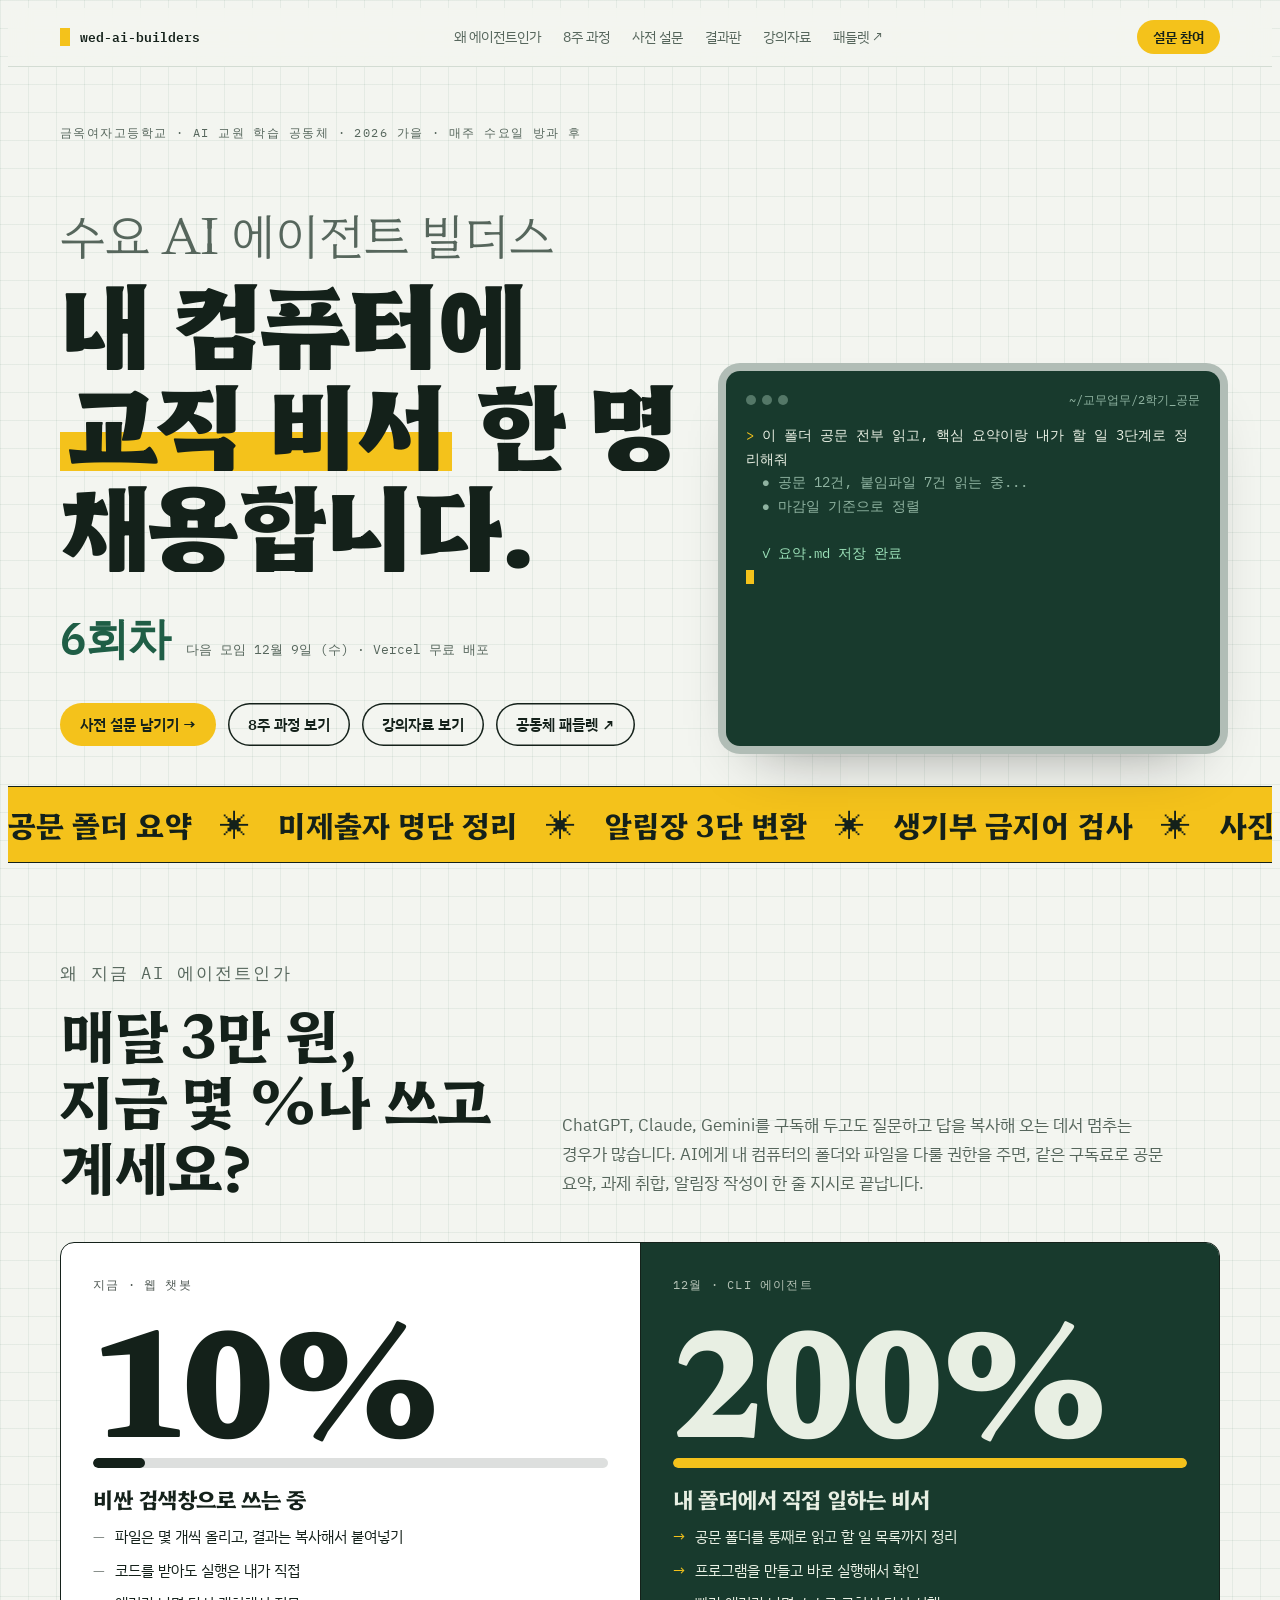
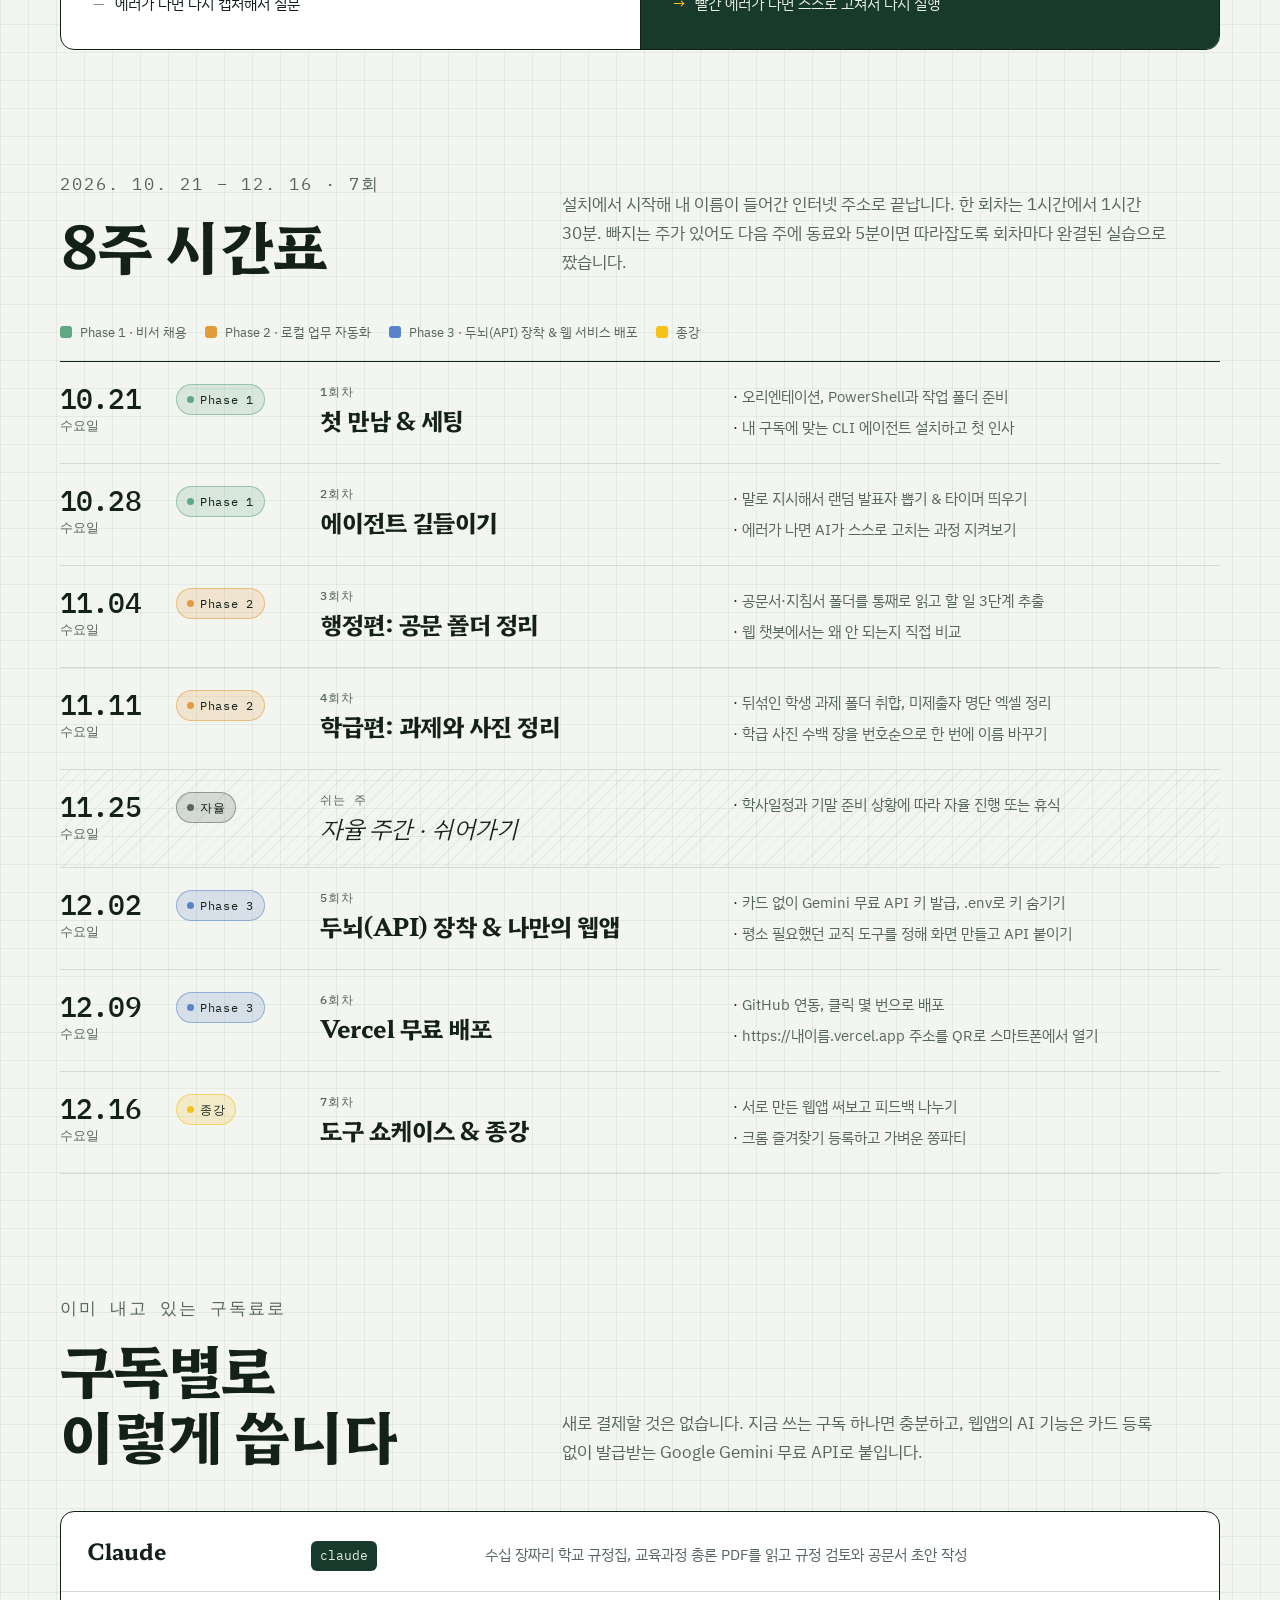
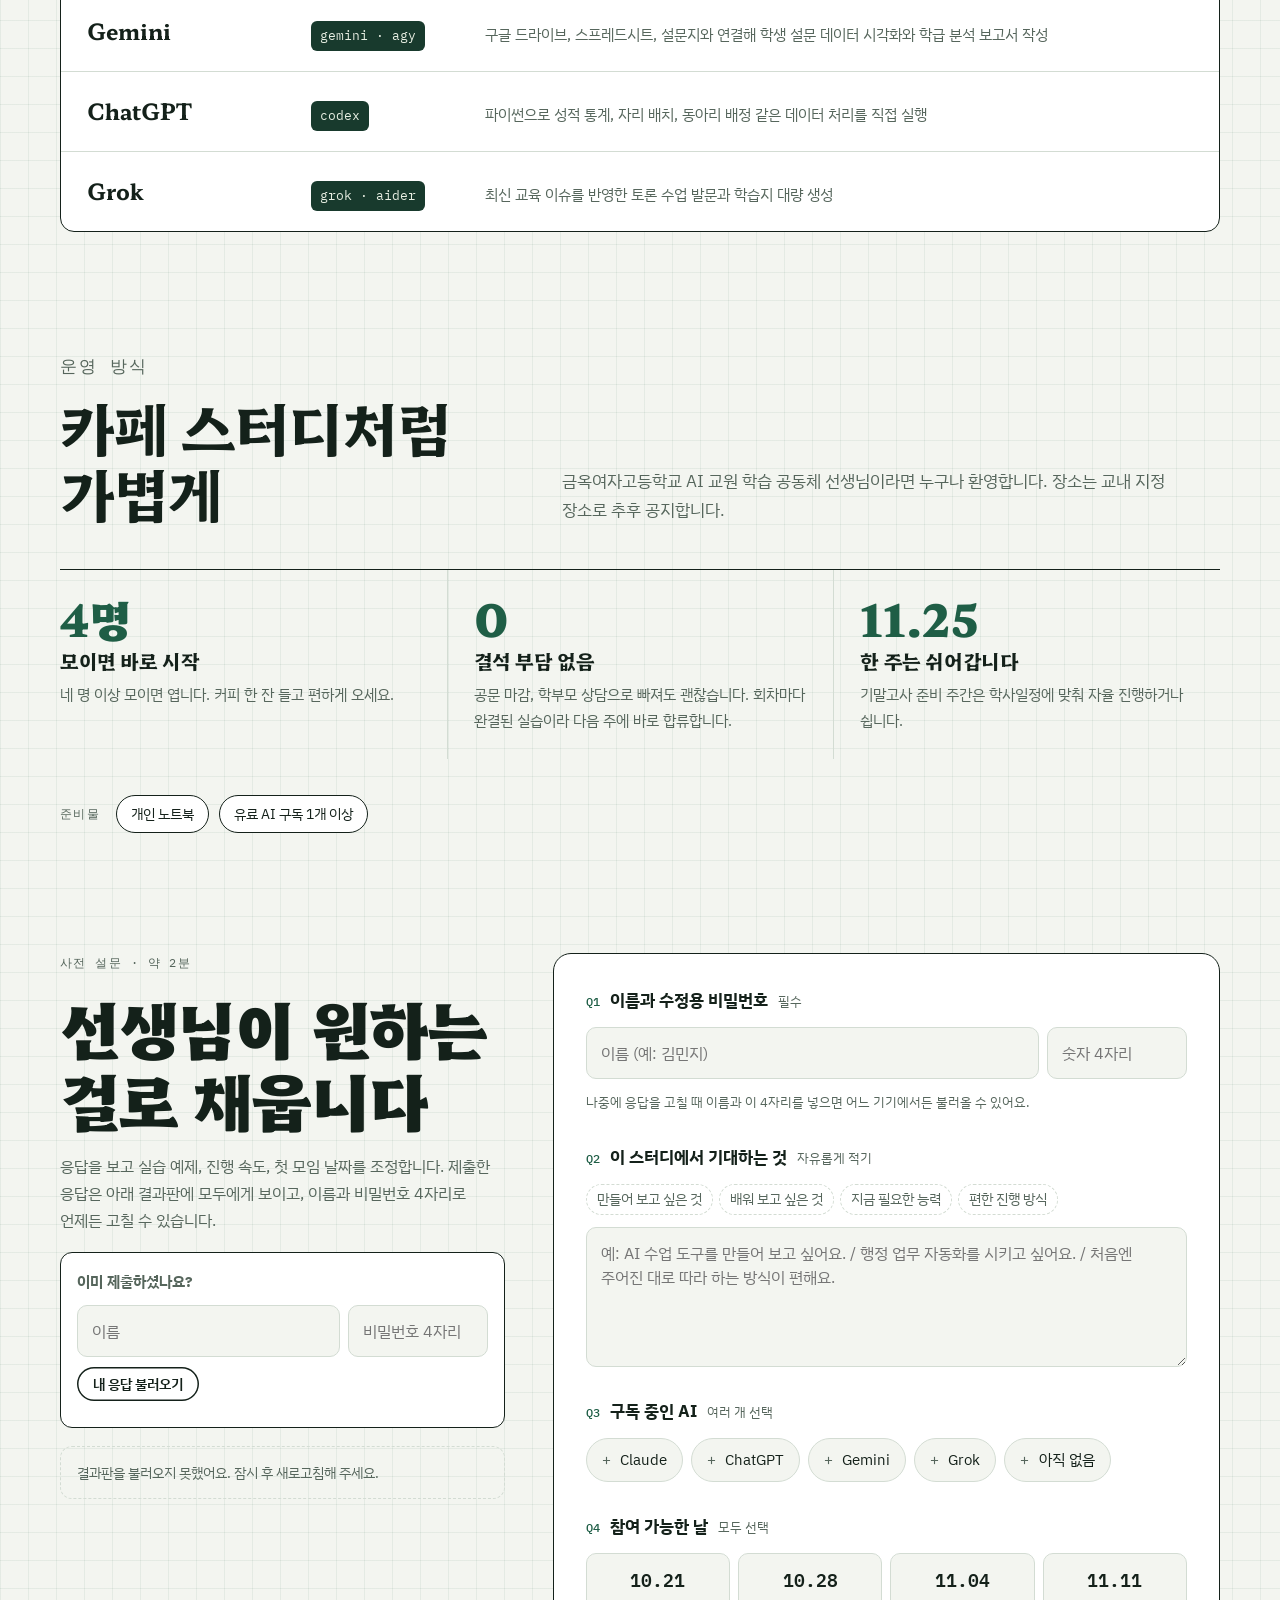
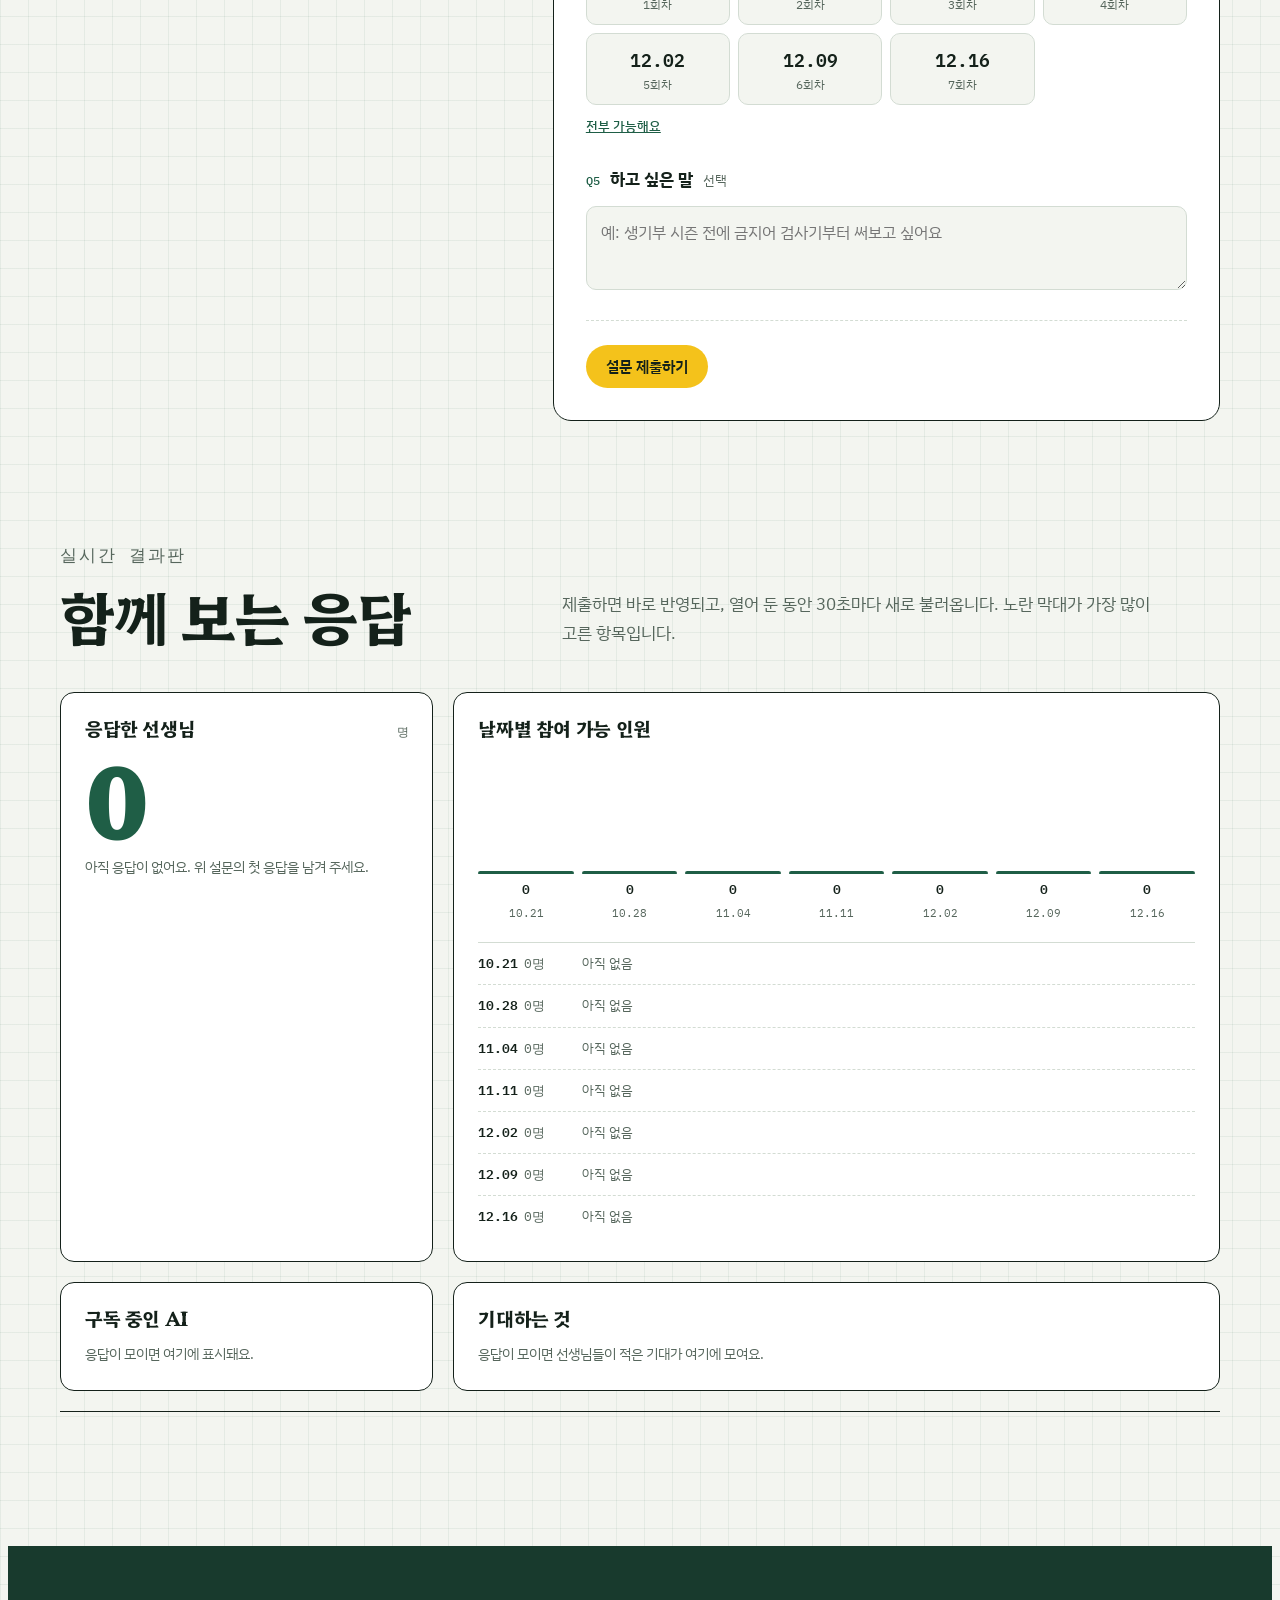
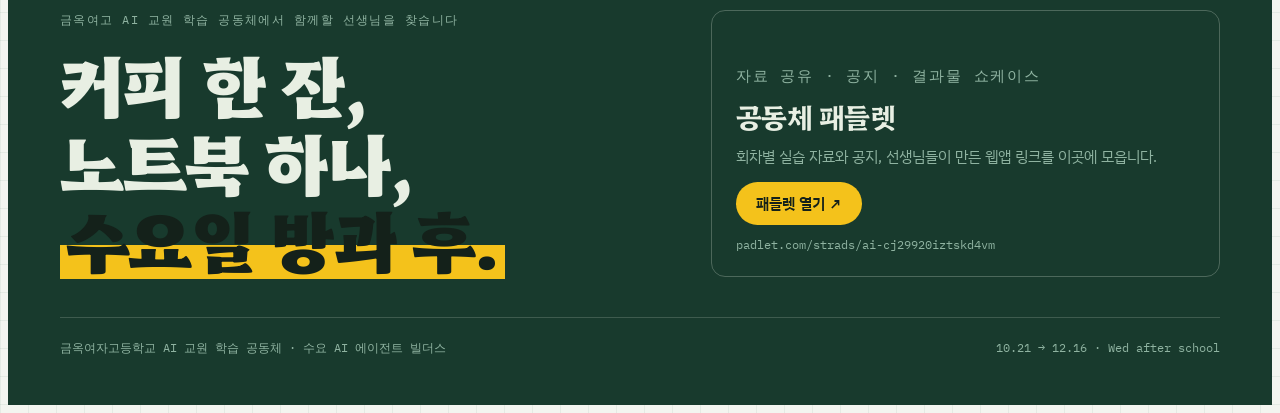
==== commit 9c779d67: "일정에서 11월 18일 제거: 총 7회로 조정, API 내용은 12월 2일에 합침 Co-Authored-By: Claude Opus 5.5 <noreply@anthropic.com" ====
--- a/index.html
+++ b/index.html
@@ -3,7 +3,7 @@
 <head>
 <meta charset="utf-8">
 <meta name="viewport" content="width=device-width, initial-scale=1, viewport-fit=cover">
-<meta name="description" content="금옥여자고등학교 AI 교원 학습 공동체 · 매주 수요일 방과 후 8회. CLI AI 에이전트로 교직 업무 자동화부터 나만의 웹 서비스 배포까지.">
+<meta name="description" content="금옥여자고등학교 AI 교원 학습 공동체 · 매주 수요일 방과 후 7회. CLI AI 에이전트로 교직 업무 자동화부터 나만의 웹 서비스 배포까지.">
 <meta property="og:title" content="수요 AI 에이전트 빌더스 · 금옥여고">
 <meta property="og:description" content="내 컴퓨터에 교직 비서 한 명 채용합니다. 10.21 – 12.16 매주 수요일 방과 후, 사전 설문에 참여해 주세요.">
 <meta property="og:type" content="website">
@@ -278,7 +278,7 @@
 .bar .trk i { display: block; height: 100%; background: var(--green); border-radius: inherit; transition: width .6s cubic-bezier(.2,.8,.2,1); }
 .bar.top .trk i { background: var(--accent); }
 .bar .n { font-family: var(--mono); text-align: right; font-variant-numeric: tabular-nums; }
-.datebars { display: grid; grid-template-columns: repeat(8, minmax(0, 1fr)); gap: 8px; align-items: end; height: 170px; padding-top: 10px; }
+.datebars { display: grid; grid-template-columns: repeat(7, minmax(0, 1fr)); gap: 8px; align-items: end; height: 170px; padding-top: 10px; }
 .db { display: grid; grid-template-rows: 1fr auto auto; height: 100%; gap: 4px; text-align: center; min-width: 0; }
 .db .col { align-self: end; background: var(--green); border-radius: 6px 6px 2px 2px; min-height: 3px; transition: height .6s cubic-bezier(.2,.8,.2,1); }
 .db.best .col { background: var(--accent); box-shadow: inset 0 0 0 1.5px var(--ink); }
@@ -305,7 +305,7 @@
 .person .tags span { font-size: 12.5px; padding: 3px 9px; border-radius: 6px; background: var(--paper); border: 1px solid var(--line); }
 .person .tags span.ai { background: var(--board); color: var(--board-ink); border-color: var(--board); font-family: var(--mono); }
 .person .memo { font-size: 14px; color: var(--muted); margin-top: 8px; }
-.dots { display: grid; grid-template-columns: repeat(8, 1fr); gap: 4px; }
+.dots { display: grid; grid-template-columns: repeat(7, 1fr); gap: 4px; }
 .dots i { aspect-ratio: 1; border-radius: 4px; border: 1px solid var(--line); background: var(--paper); font: 500 9px/1 var(--mono); display: grid; place-items: center; color: var(--muted); font-style: normal; max-width: 100%; }
 .dots i.on { background: var(--green); border-color: var(--green); color: var(--paper); }
 .del { margin-top: 8px; }
@@ -360,7 +360,7 @@
     </h1>
     <div class="dday" aria-live="polite">
       <b id="dday">D-5</b>
-      <span id="ddayText">첫 모임 10월 21일 (수) · 총 8회 · 12월 16일 종강</span>
+      <span id="ddayText">첫 모임 10월 21일 (수) · 총 7회 · 12월 16일 종강</span>
     </div>
     <div class="cta-row">
       <a class="btn" href="#survey">사전 설문 남기기 →</a>
@@ -417,7 +417,7 @@
   <section class="block wrap" id="course">
     <div class="head">
       <div>
-        <p class="eyebrow">2026. 10. 21 – 12. 16 · 8회</p>
+        <p class="eyebrow">2026. 10. 21 – 12. 16 · 7회</p>
         <h2 style="margin-top:12px">8주 시간표</h2>
       </div>
       <p>설치에서 시작해 내 이름이 들어간 인터넷 주소로 끝납니다. 한 회차는 1시간에서 1시간 30분. 빠지는 주가 있어도 다음 주에 동료와 5분이면 따라잡도록 회차마다 완결된 실습으로 짰습니다.</p>
@@ -425,8 +425,7 @@
     <div class="phases">
       <span class="ph1"><i></i>Phase 1 · 비서 채용</span>
       <span class="ph2"><i></i>Phase 2 · 로컬 업무 자동화</span>
-      <span class="ph3"><i></i>Phase 3 · 두뇌(API) 장착</span>
-      <span class="ph4"><i></i>Phase 4 · 웹 서비스 배포</span>
+      <span class="ph3"><i></i>Phase 3 · 두뇌(API) 장착 & 웹 서비스 배포</span>
       <span class="ph5"><i></i>종강</span>
     </div>
     <div class="tt" id="timetable"></div>
@@ -573,11 +572,10 @@
     { id: "10.28", m: "10", d: "28", n: 2, ph: 1, tag: "Phase 1", title: "에이전트 길들이기", items: ["말로 지시해서 랜덤 발표자 뽑기 & 타이머 띄우기", "에러가 나면 AI가 스스로 고치는 과정 지켜보기"] },
     { id: "11.04", m: "11", d: "4", n: 3, ph: 2, tag: "Phase 2", title: "행정편: 공문 폴더 정리", items: ["공문서·지침서 폴더를 통째로 읽고 할 일 3단계 추출", "웹 챗봇에서는 왜 안 되는지 직접 비교"] },
     { id: "11.11", m: "11", d: "11", n: 4, ph: 2, tag: "Phase 2", title: "학급편: 과제와 사진 정리", items: ["뒤섞인 학생 과제 폴더 취합, 미제출자 명단 엑셀 정리", "학급 사진 수백 장을 번호순으로 한 번에 이름 바꾸기"] },
-    { id: "11.18", m: "11", d: "18", n: 5, ph: 3, tag: "Phase 3", title: "두뇌(API) 장착하기", items: ["카드 없이 Gemini 무료 API 키 발급", ".env 파일로 키 숨기는 보안 습관 익히기"] },
     { id: "rest", m: "11", d: "25", n: 0, ph: 0, tag: "자율", title: "자율 주간 · 쉬어가기", items: ["학사일정과 기말 준비 상황에 따라 자율 진행 또는 휴식"] },
-    { id: "12.02", m: "12", d: "2", n: 6, ph: 4, tag: "Phase 4", title: "나만의 웹앱 만들기", items: ["평소 필요했던 교직 도구 하나 정하기", "에이전트와 화면을 디자인하고 API 붙이기"] },
-    { id: "12.09", m: "12", d: "9", n: 7, ph: 4, tag: "Phase 4", title: "Vercel 무료 배포", items: ["GitHub 연동, 클릭 몇 번으로 배포", "https://내이름.vercel.app 주소를 QR로 스마트폰에서 열기"] },
-    { id: "12.16", m: "12", d: "16", n: 8, ph: 5, tag: "종강", title: "도구 쇼케이스 & 종강", items: ["서로 만든 웹앱 써보고 피드백 나누기", "크롬 즐겨찾기 등록하고 가벼운 쫑파티"] }
+    { id: "12.02", m: "12", d: "2", n: 5, ph: 3, tag: "Phase 3", title: "두뇌(API) 장착 & 나만의 웹앱", items: ["카드 없이 Gemini 무료 API 키 발급, .env로 키 숨기기", "평소 필요했던 교직 도구를 정해 화면 만들고 API 붙이기"] },
+    { id: "12.09", m: "12", d: "9", n: 6, ph: 3, tag: "Phase 3", title: "Vercel 무료 배포", items: ["GitHub 연동, 클릭 몇 번으로 배포", "https://내이름.vercel.app 주소를 QR로 스마트폰에서 열기"] },
+    { id: "12.16", m: "12", d: "16", n: 7, ph: 5, tag: "종강", title: "도구 쇼케이스 & 종강", items: ["서로 만든 웹앱 써보고 피드백 나누기", "크롬 즐겨찾기 등록하고 가벼운 쫑파티"] }
   ];
   const DATES = SESSIONS.filter(s => s.n > 0);
 
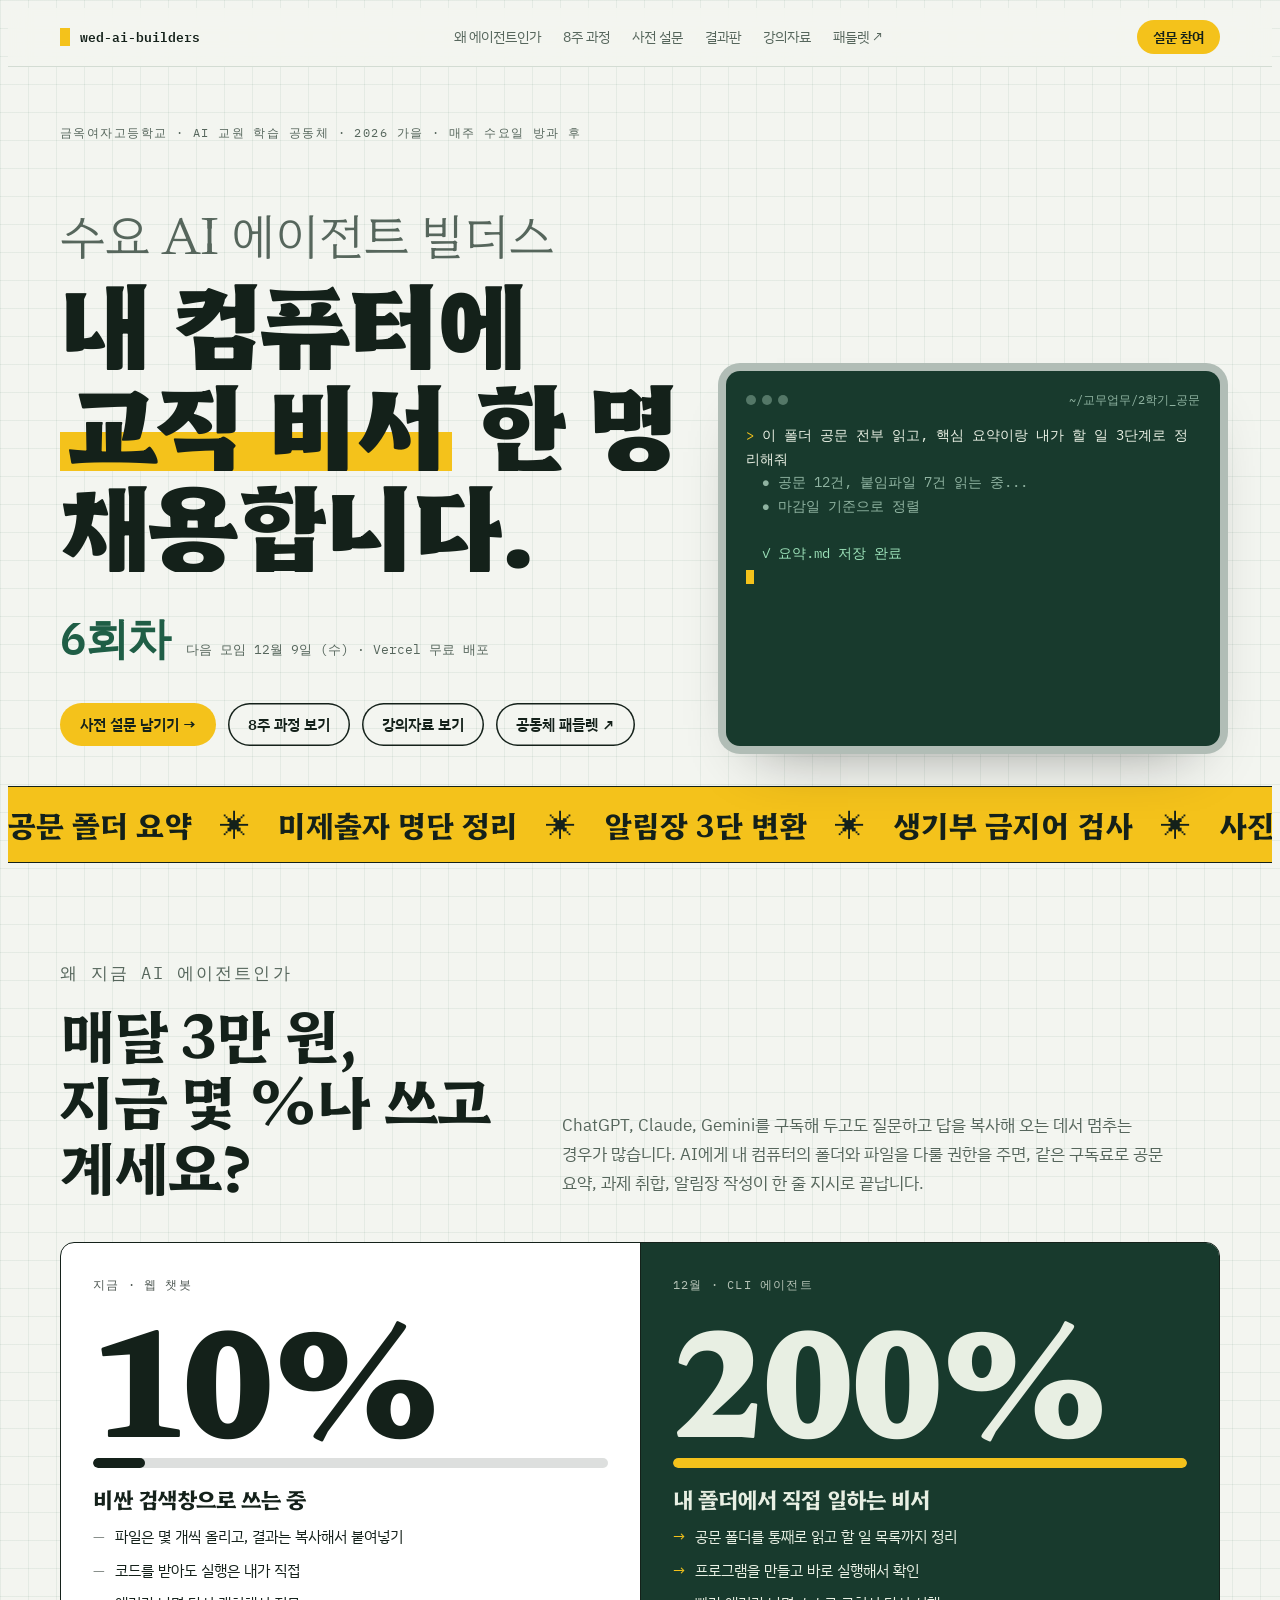
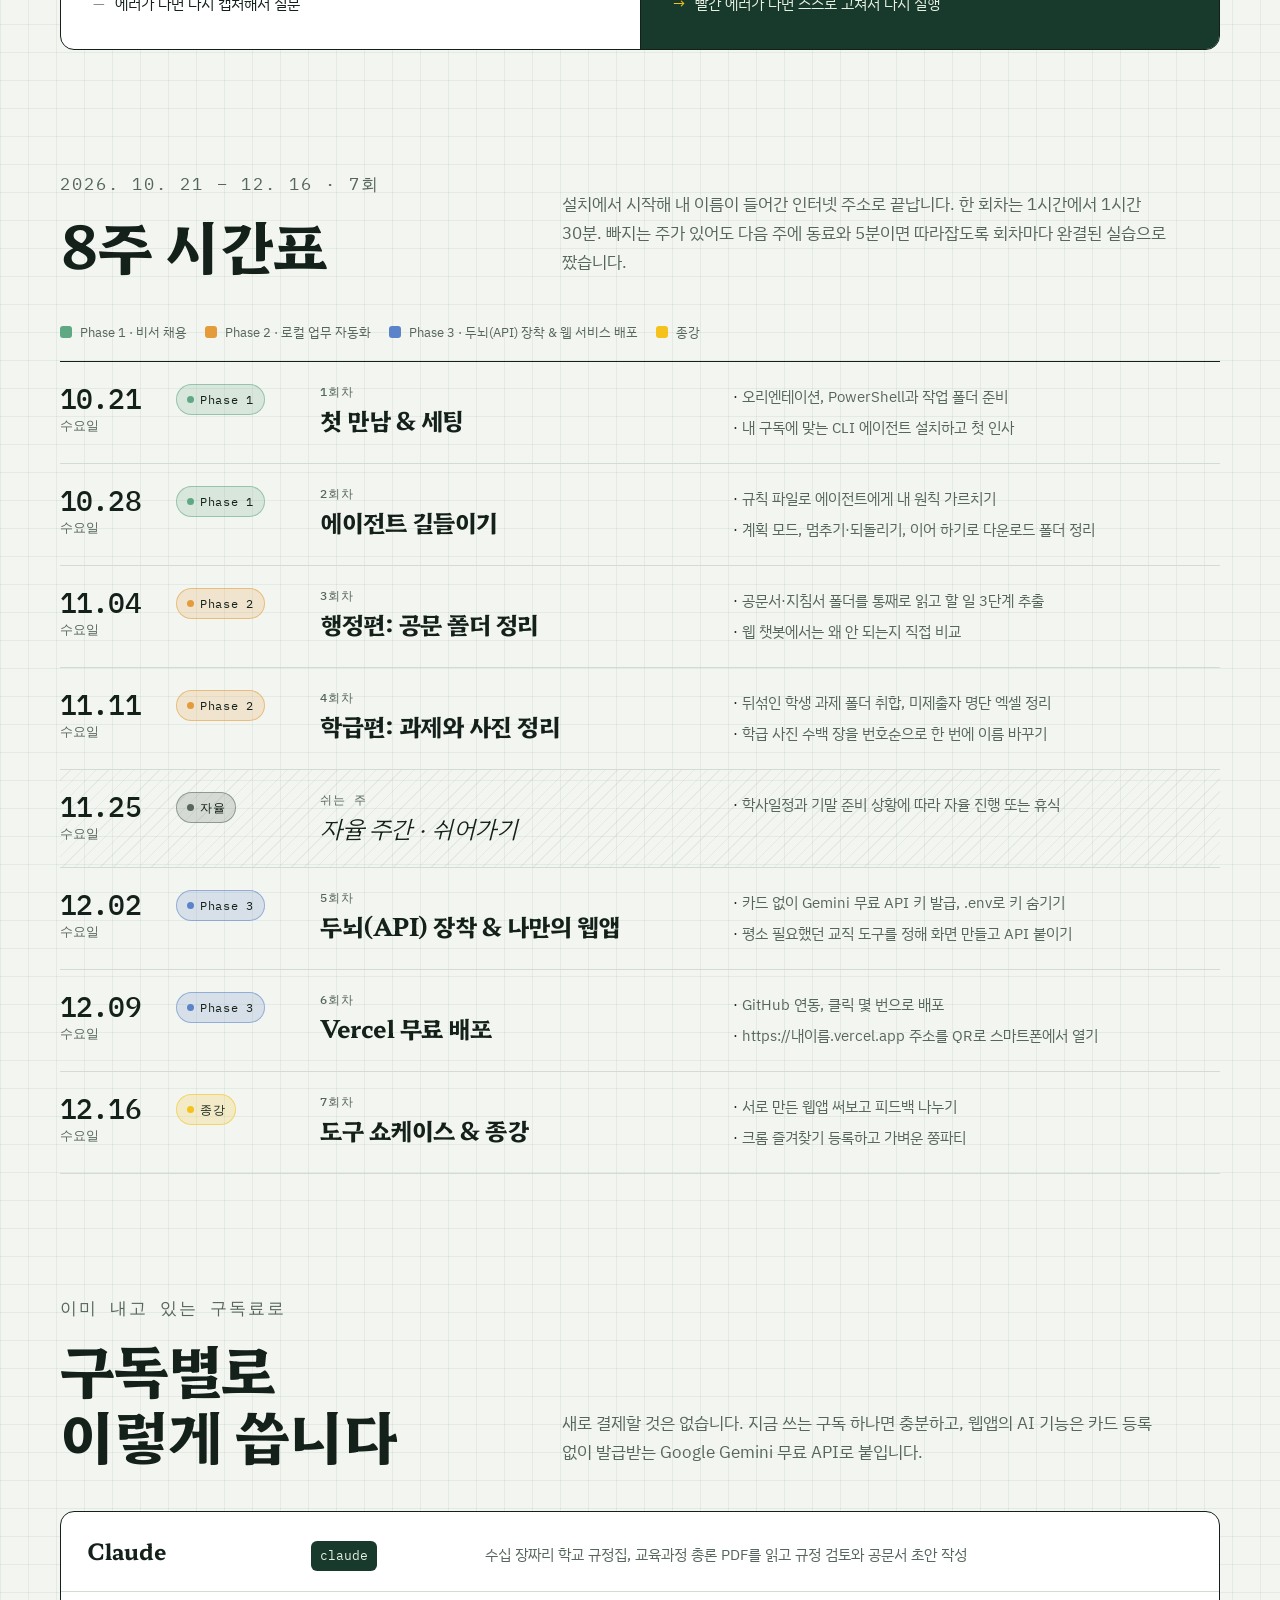
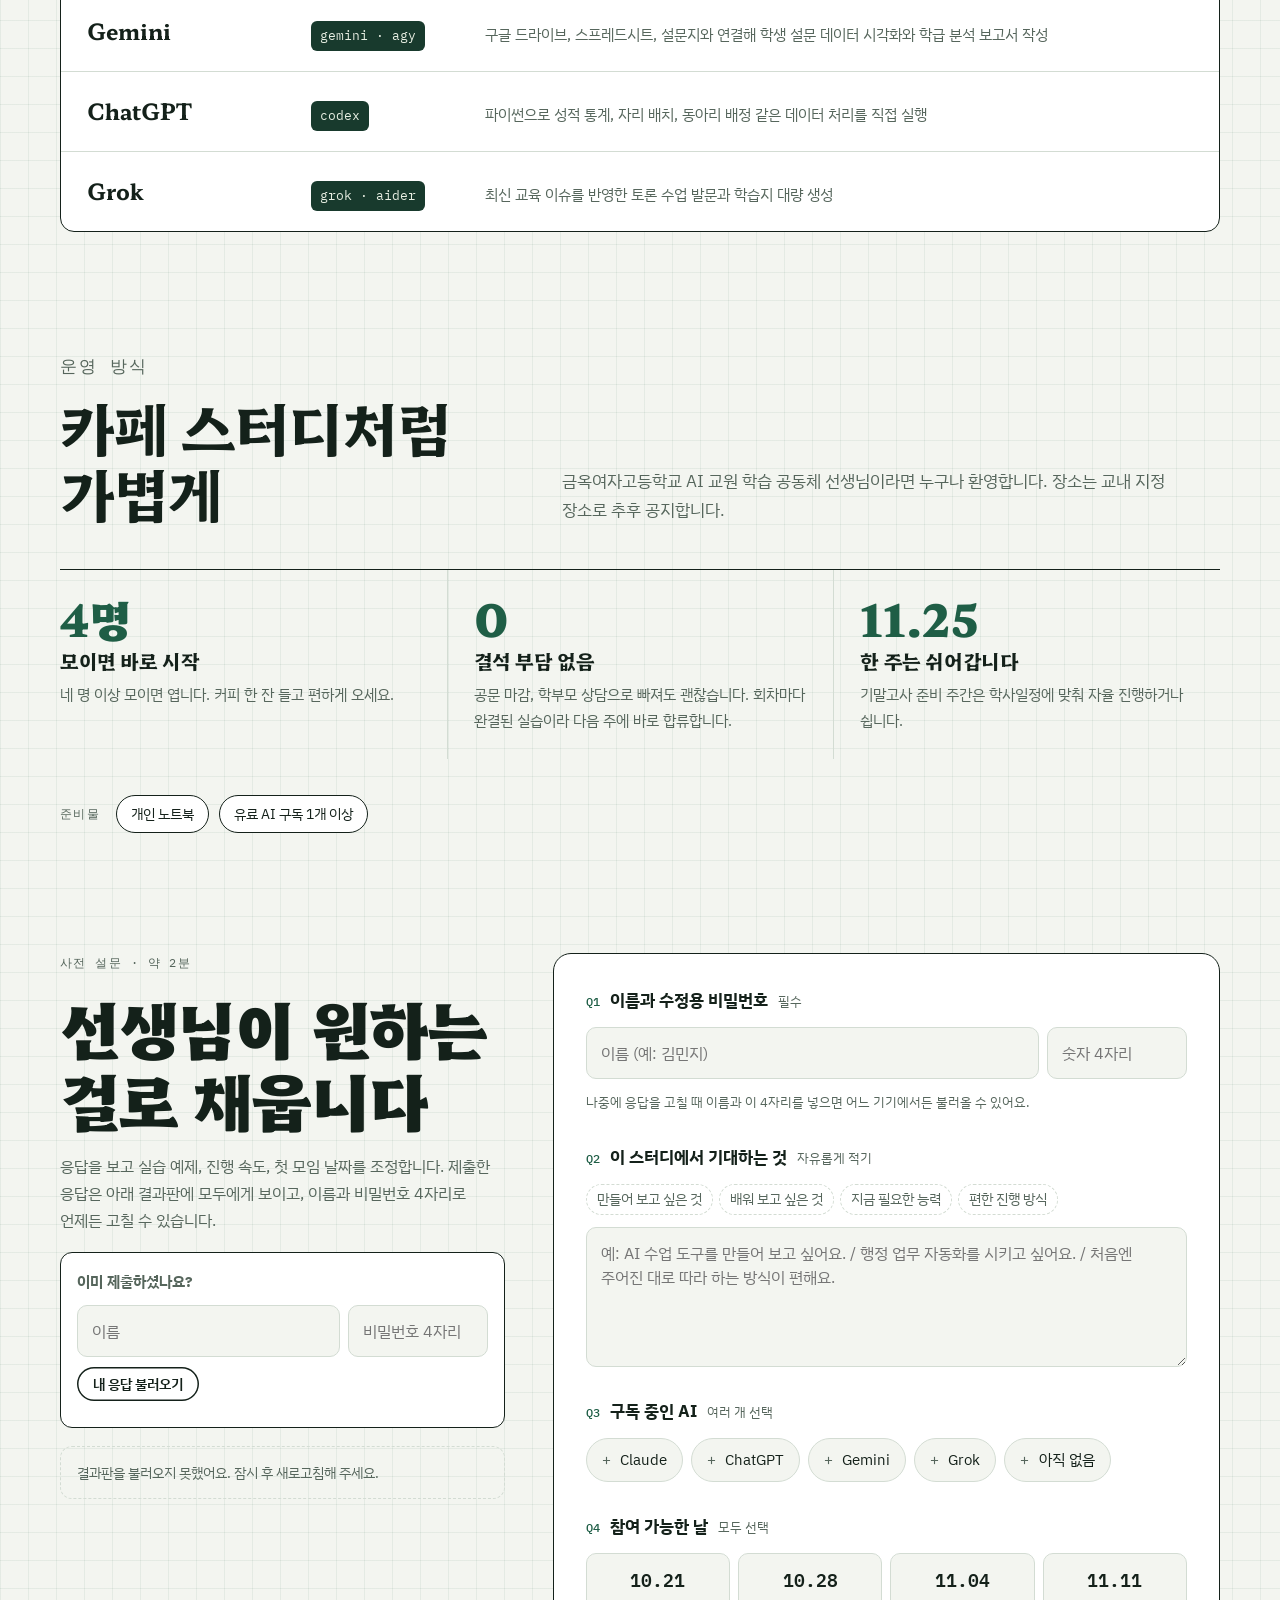
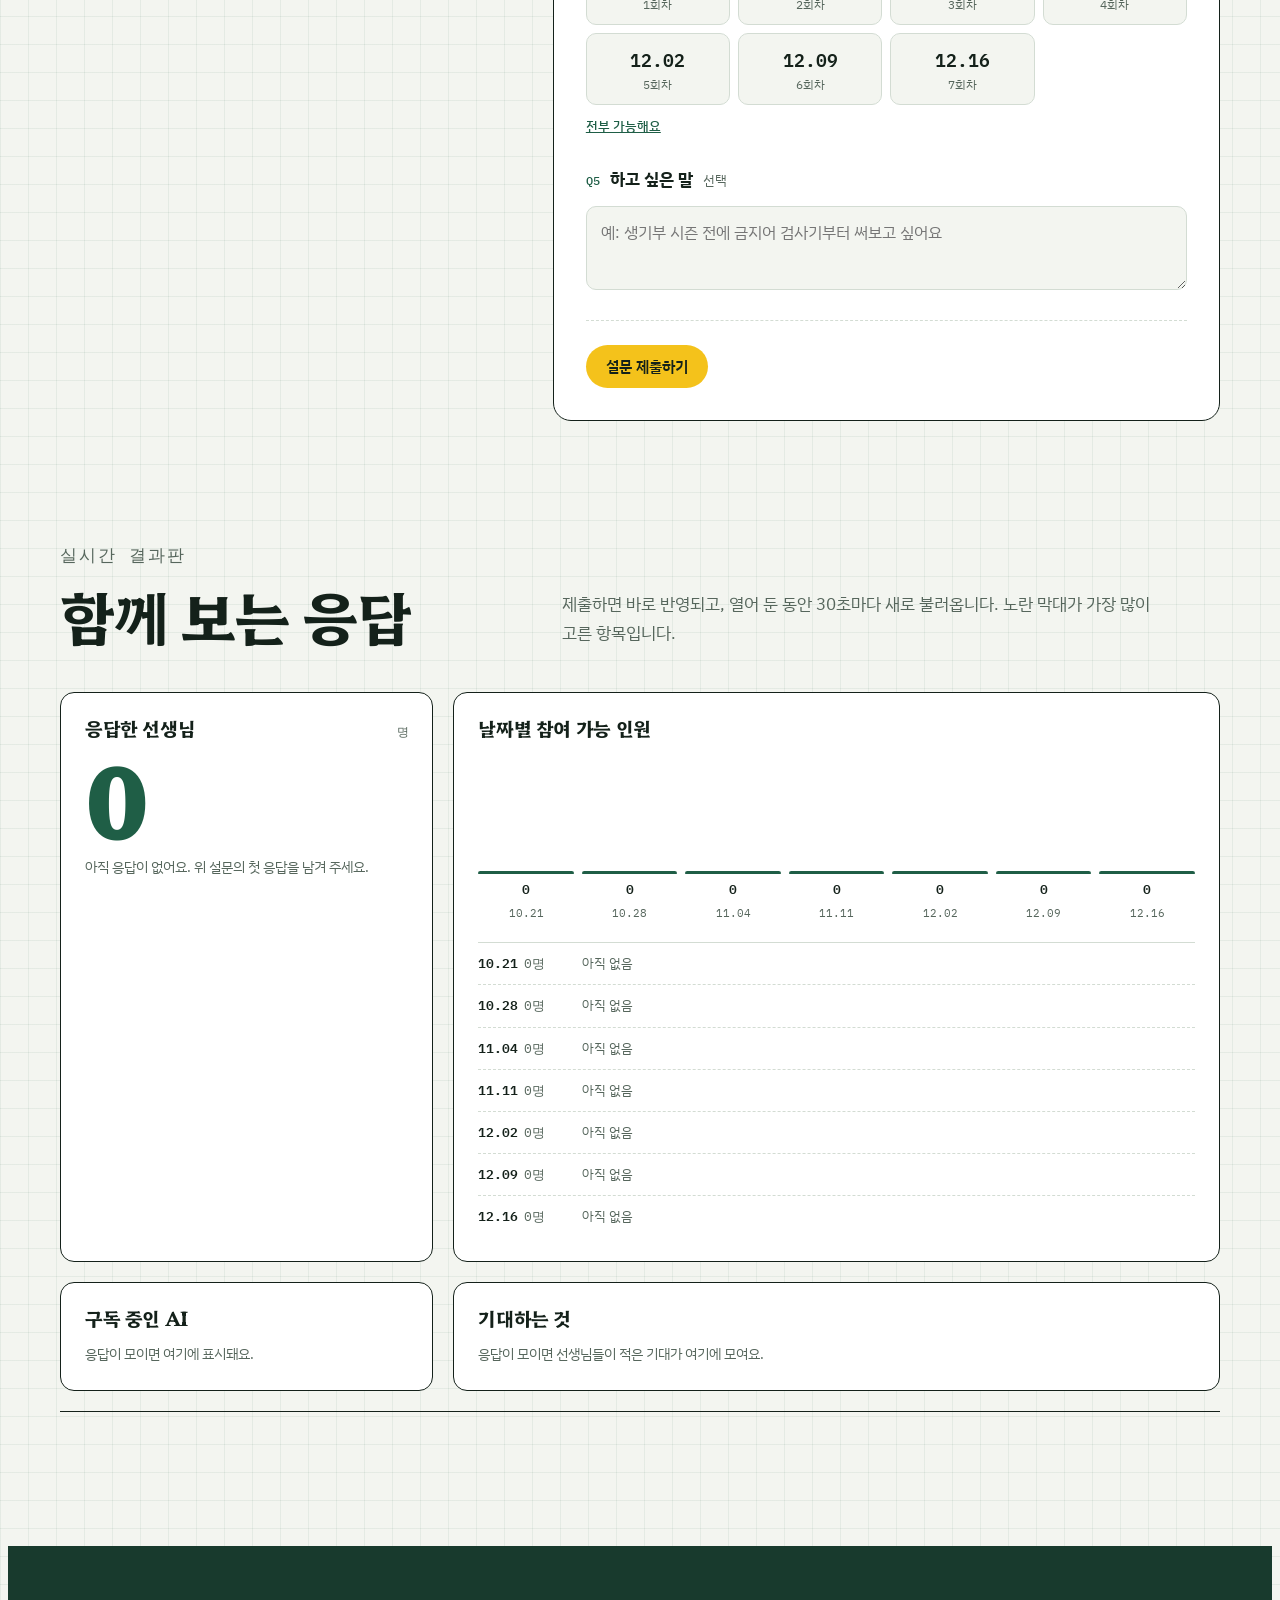
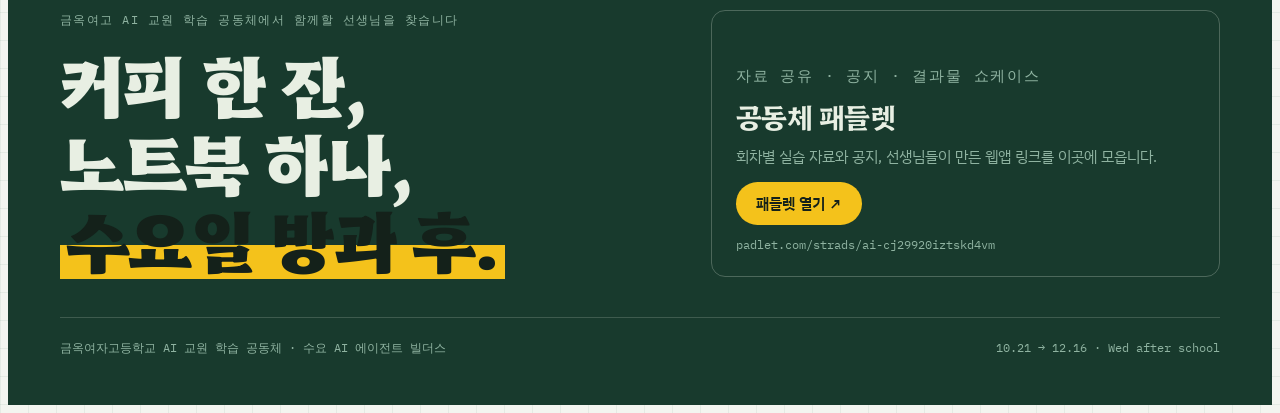
==== commit 50ff8583: "Add lesson 02: taming the agent Rules file, plan mode, stop/rewind, resume/new chat, practiced on a " ====
--- a/index.html
+++ b/index.html
@@ -569,7 +569,7 @@
 
   const SESSIONS = [
     { id: "10.21", m: "10", d: "21", n: 1, ph: 1, tag: "Phase 1", title: "첫 만남 & 세팅", items: ["오리엔테이션, PowerShell과 작업 폴더 준비", "내 구독에 맞는 CLI 에이전트 설치하고 첫 인사"] },
-    { id: "10.28", m: "10", d: "28", n: 2, ph: 1, tag: "Phase 1", title: "에이전트 길들이기", items: ["말로 지시해서 랜덤 발표자 뽑기 & 타이머 띄우기", "에러가 나면 AI가 스스로 고치는 과정 지켜보기"] },
+    { id: "10.28", m: "10", d: "28", n: 2, ph: 1, tag: "Phase 1", title: "에이전트 길들이기", items: ["규칙 파일로 에이전트에게 내 원칙 가르치기", "계획 모드, 멈추기·되돌리기, 이어 하기로 다운로드 폴더 정리"] },
     { id: "11.04", m: "11", d: "4", n: 3, ph: 2, tag: "Phase 2", title: "행정편: 공문 폴더 정리", items: ["공문서·지침서 폴더를 통째로 읽고 할 일 3단계 추출", "웹 챗봇에서는 왜 안 되는지 직접 비교"] },
     { id: "11.11", m: "11", d: "11", n: 4, ph: 2, tag: "Phase 2", title: "학급편: 과제와 사진 정리", items: ["뒤섞인 학생 과제 폴더 취합, 미제출자 명단 엑셀 정리", "학급 사진 수백 장을 번호순으로 한 번에 이름 바꾸기"] },
     { id: "rest", m: "11", d: "25", n: 0, ph: 0, tag: "자율", title: "자율 주간 · 쉬어가기", items: ["학사일정과 기말 준비 상황에 따라 자율 진행 또는 휴식"] },
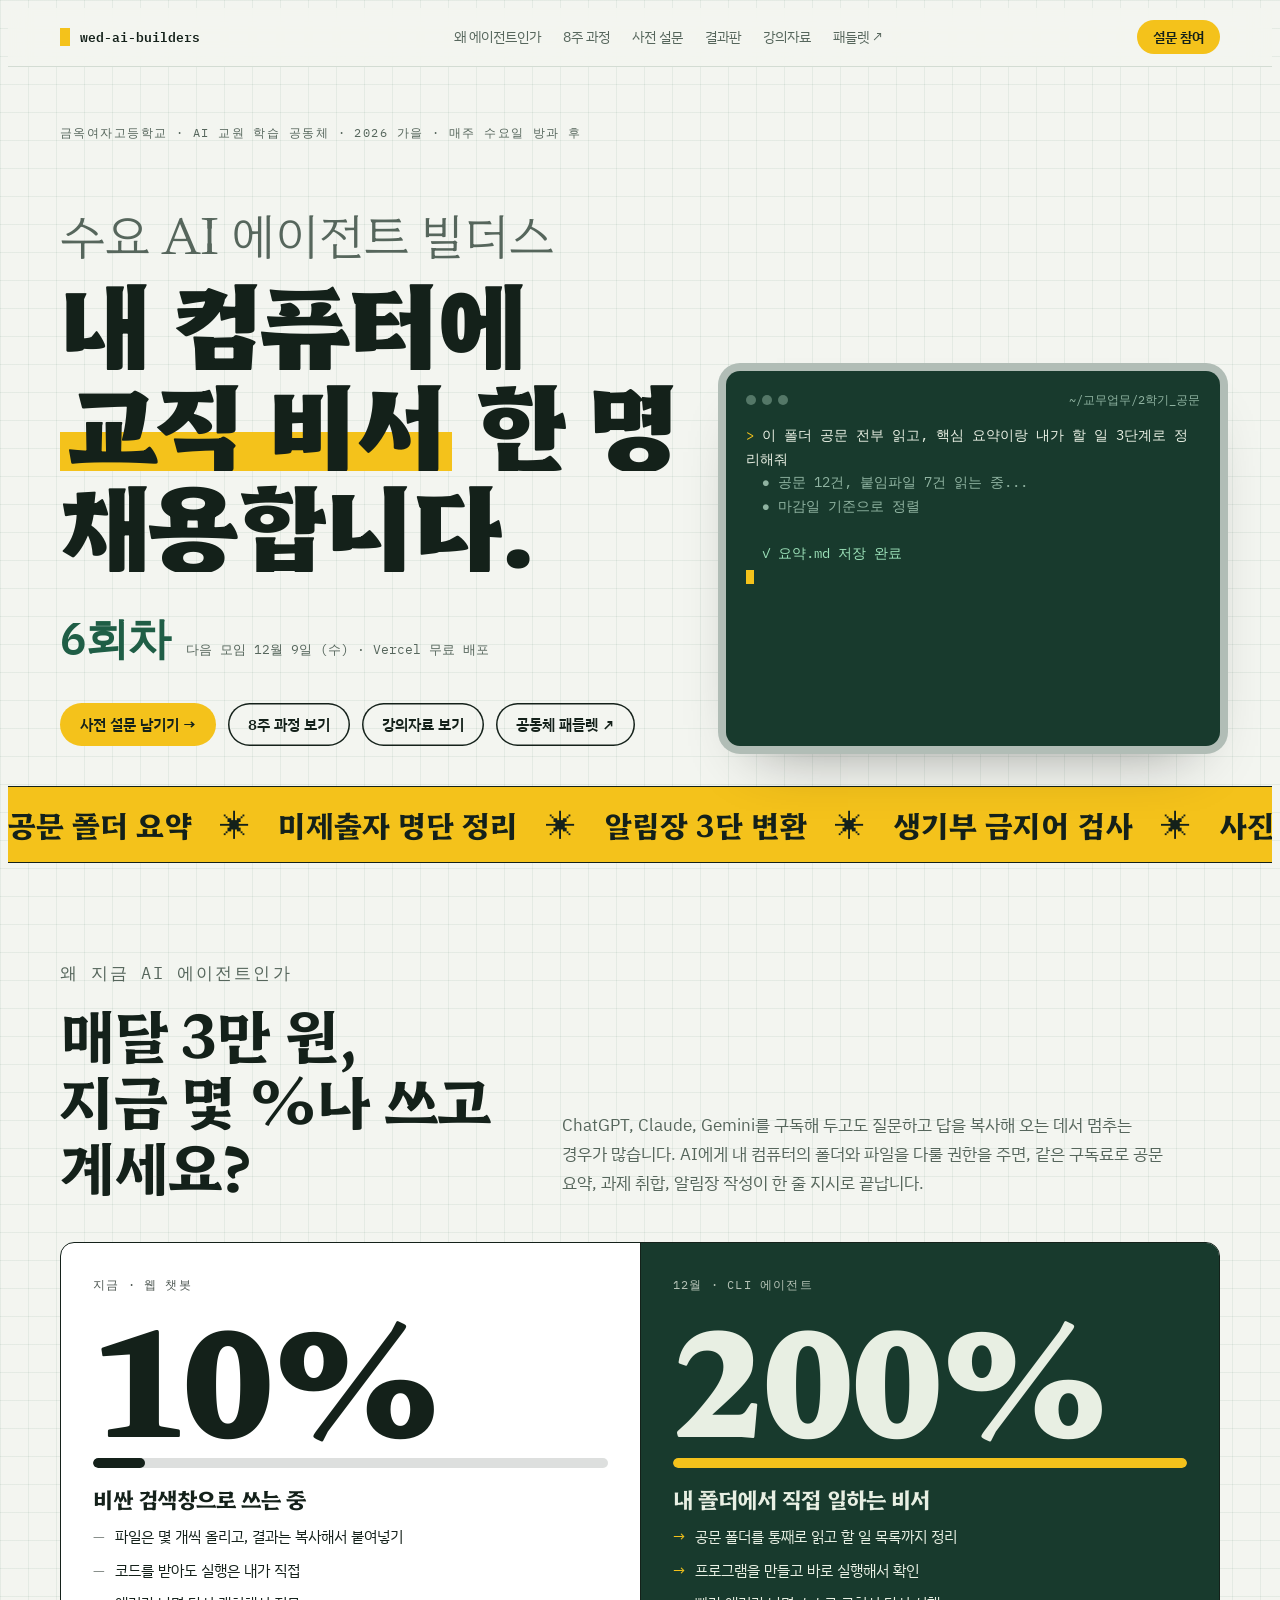
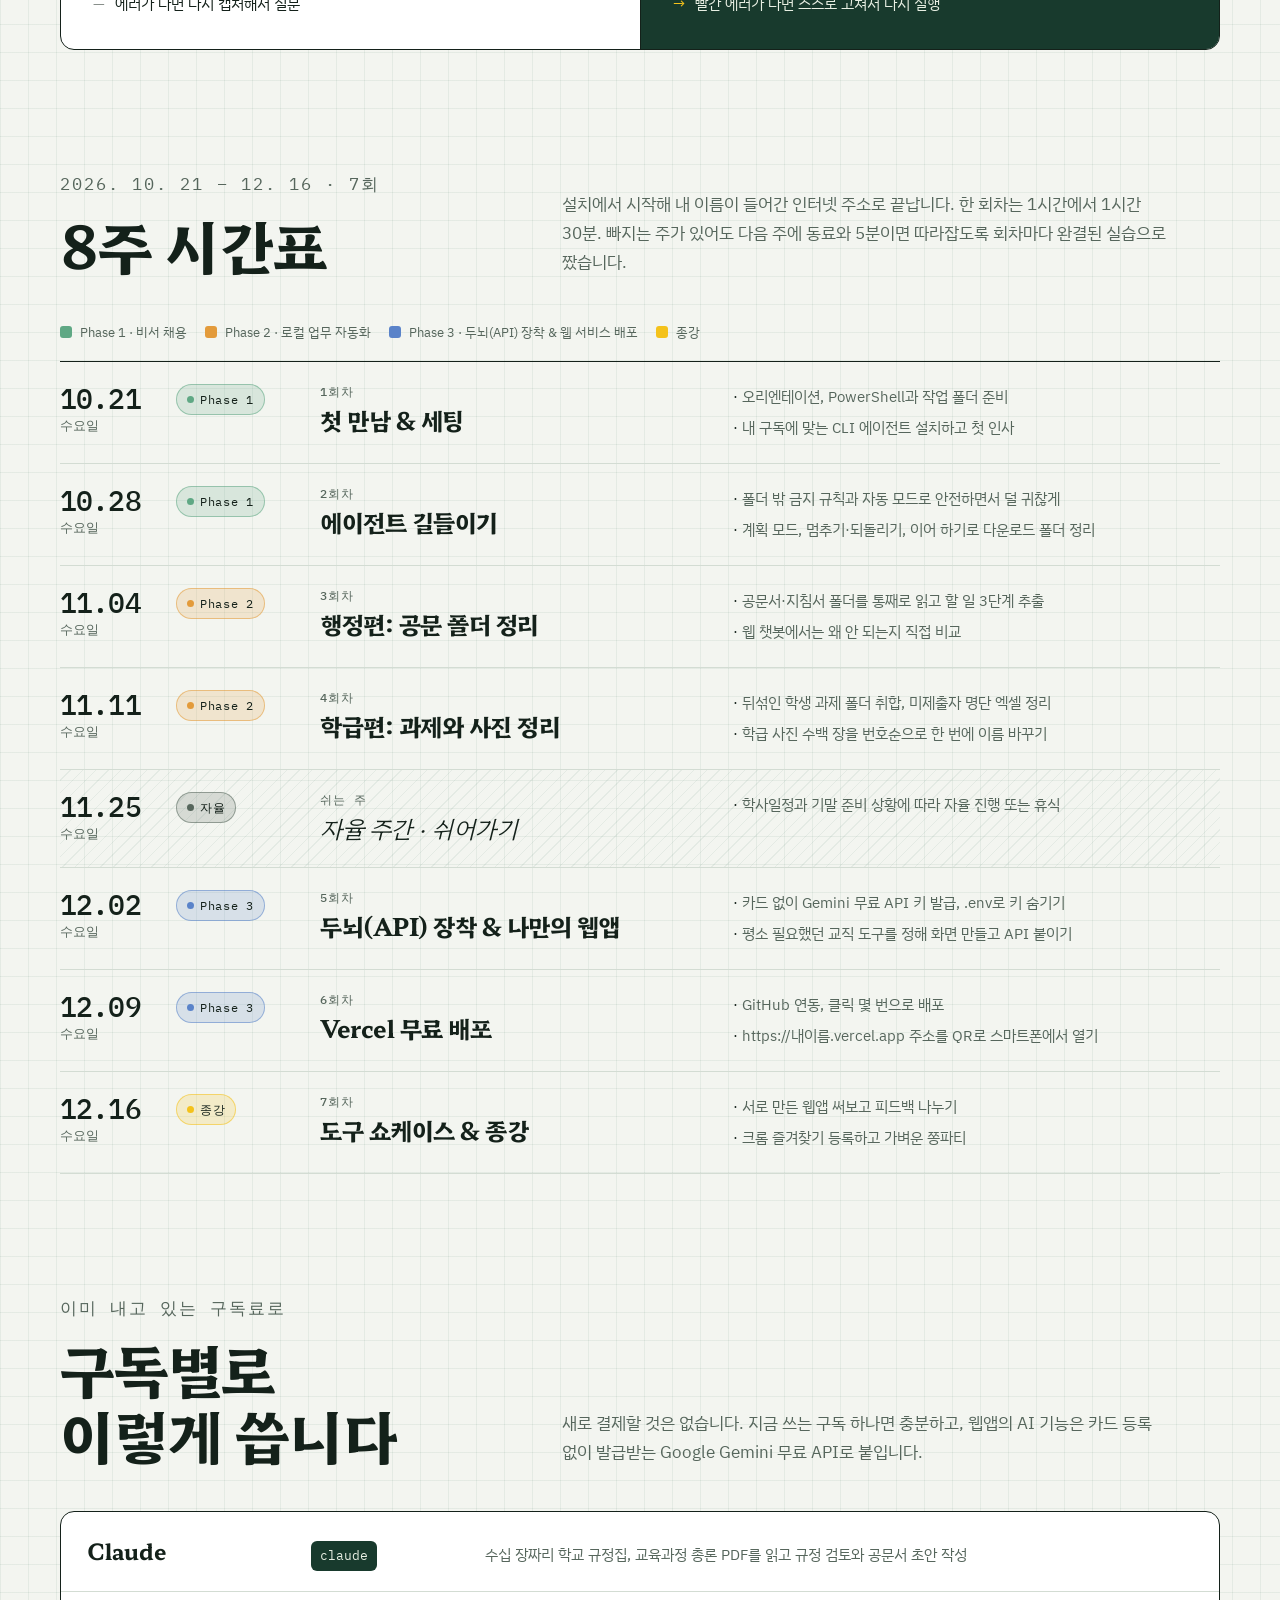
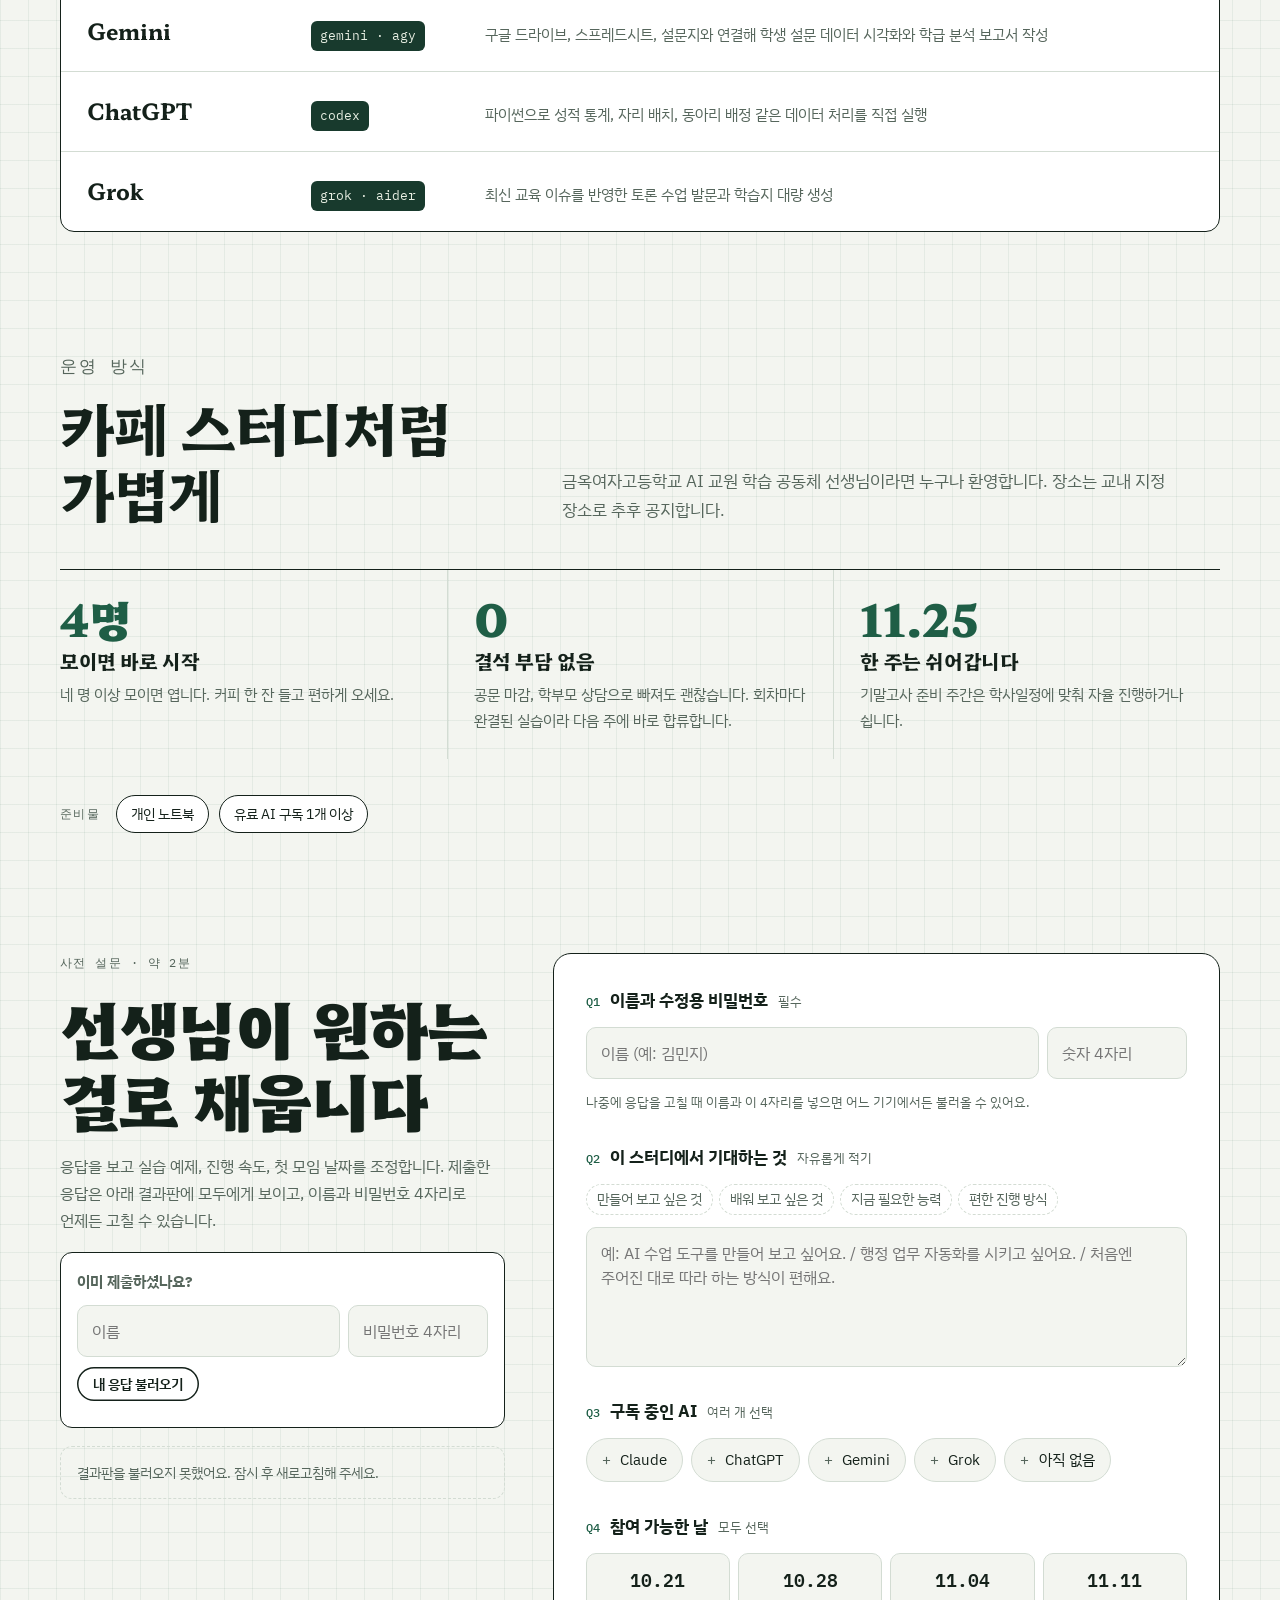
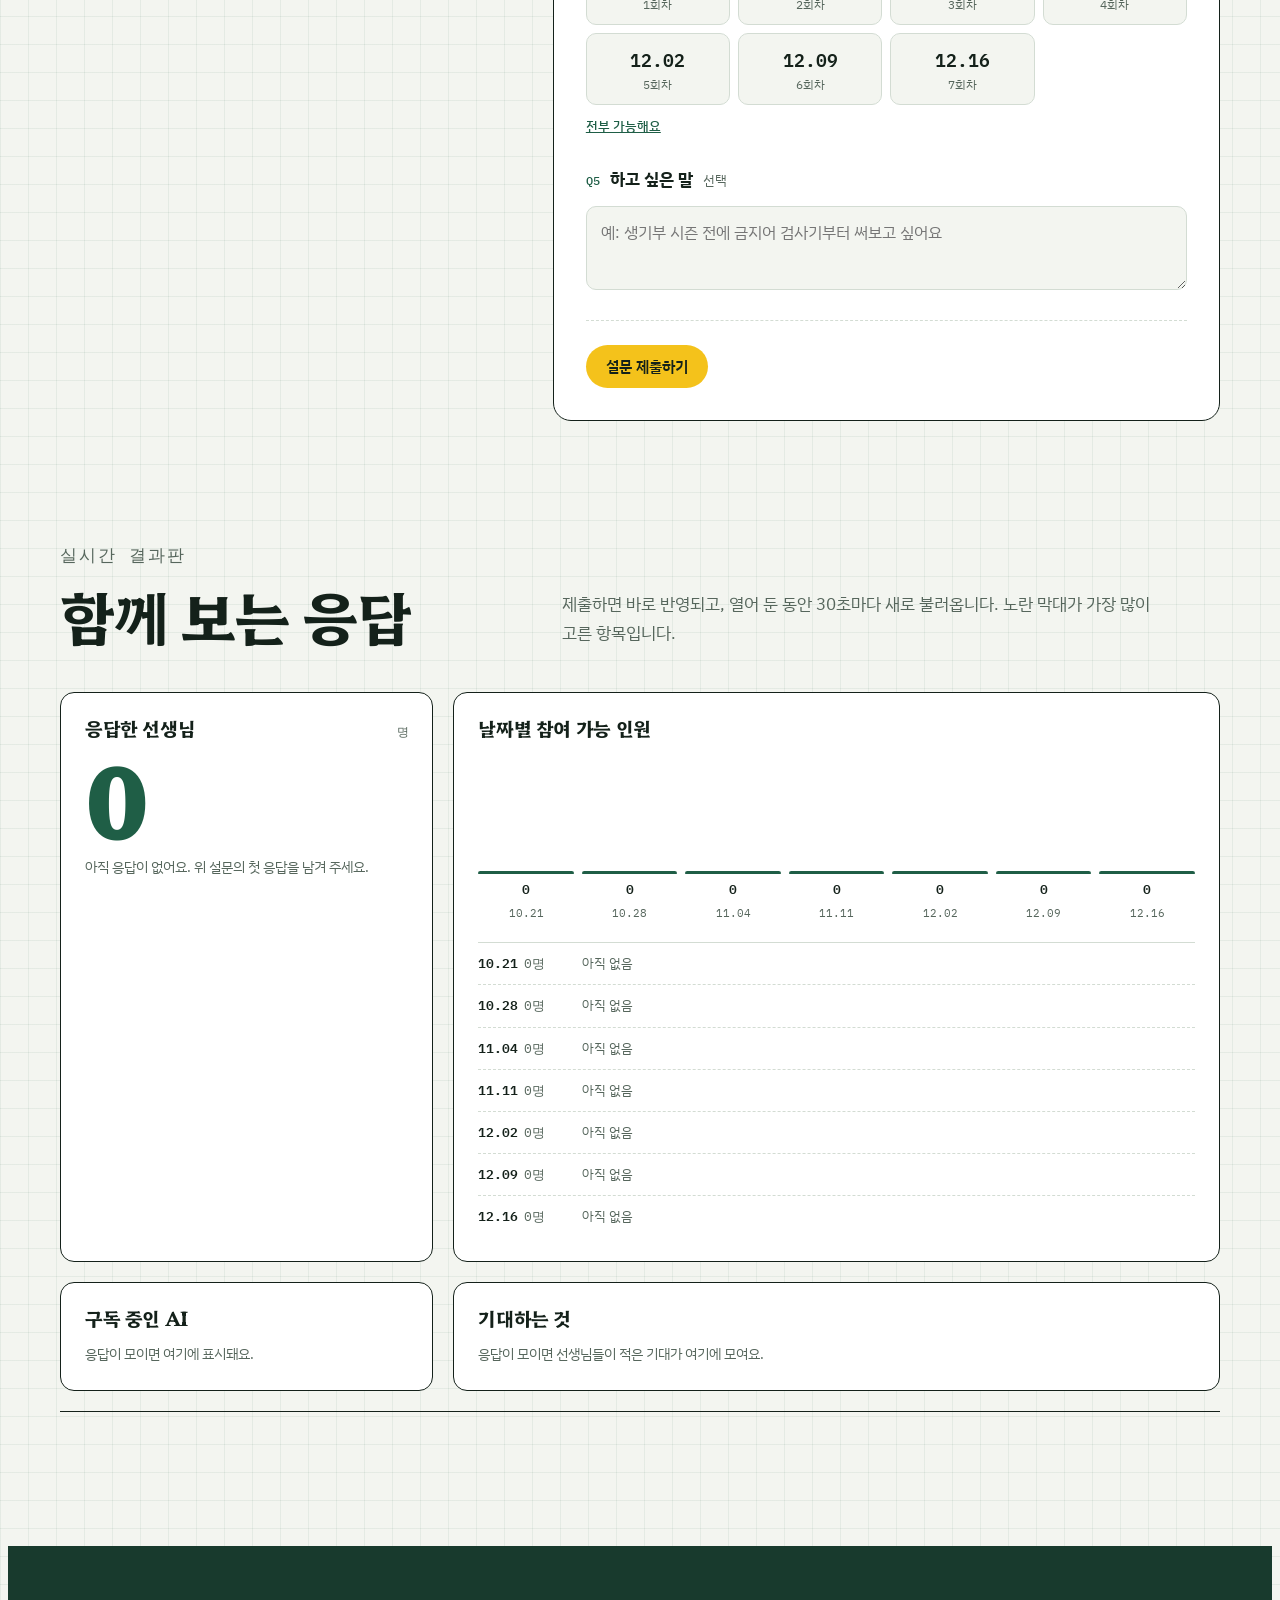
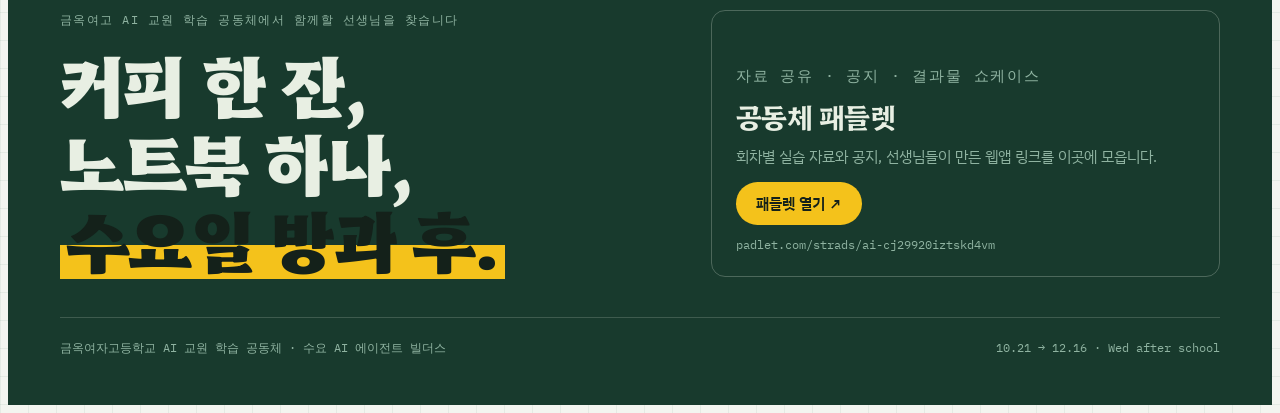
==== commit cebf4eee: "Lesson 02: start with folder-fence rule and auto mode Merge the old steps 1-2 into a new step 1: the" ====
--- a/index.html
+++ b/index.html
@@ -569,7 +569,7 @@
 
   const SESSIONS = [
     { id: "10.21", m: "10", d: "21", n: 1, ph: 1, tag: "Phase 1", title: "첫 만남 & 세팅", items: ["오리엔테이션, PowerShell과 작업 폴더 준비", "내 구독에 맞는 CLI 에이전트 설치하고 첫 인사"] },
-    { id: "10.28", m: "10", d: "28", n: 2, ph: 1, tag: "Phase 1", title: "에이전트 길들이기", items: ["규칙 파일로 에이전트에게 내 원칙 가르치기", "계획 모드, 멈추기·되돌리기, 이어 하기로 다운로드 폴더 정리"] },
+    { id: "10.28", m: "10", d: "28", n: 2, ph: 1, tag: "Phase 1", title: "에이전트 길들이기", items: ["폴더 밖 금지 규칙과 자동 모드로 안전하면서 덜 귀찮게", "계획 모드, 멈추기·되돌리기, 이어 하기로 다운로드 폴더 정리"] },
     { id: "11.04", m: "11", d: "4", n: 3, ph: 2, tag: "Phase 2", title: "행정편: 공문 폴더 정리", items: ["공문서·지침서 폴더를 통째로 읽고 할 일 3단계 추출", "웹 챗봇에서는 왜 안 되는지 직접 비교"] },
     { id: "11.11", m: "11", d: "11", n: 4, ph: 2, tag: "Phase 2", title: "학급편: 과제와 사진 정리", items: ["뒤섞인 학생 과제 폴더 취합, 미제출자 명단 엑셀 정리", "학급 사진 수백 장을 번호순으로 한 번에 이름 바꾸기"] },
     { id: "rest", m: "11", d: "25", n: 0, ph: 0, tag: "자율", title: "자율 주간 · 쉬어가기", items: ["학사일정과 기말 준비 상황에 따라 자율 진행 또는 휴식"] },
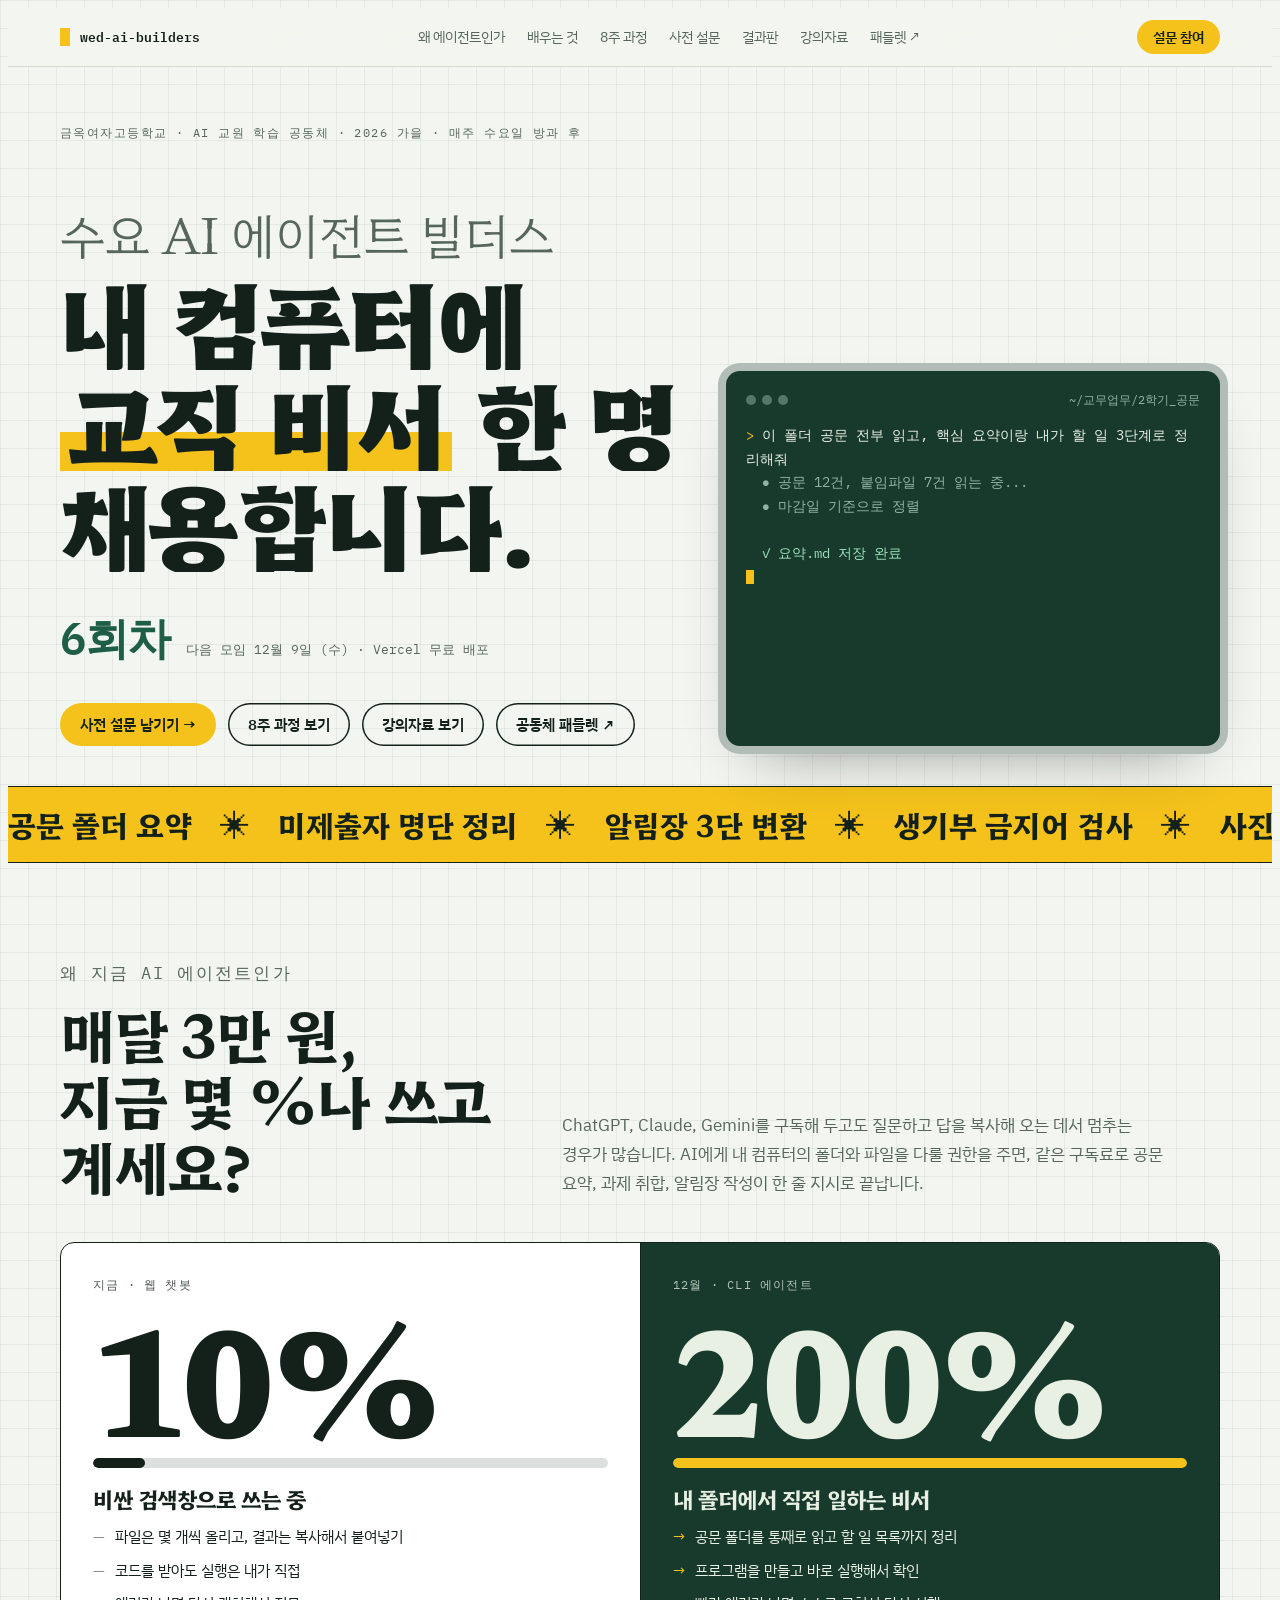
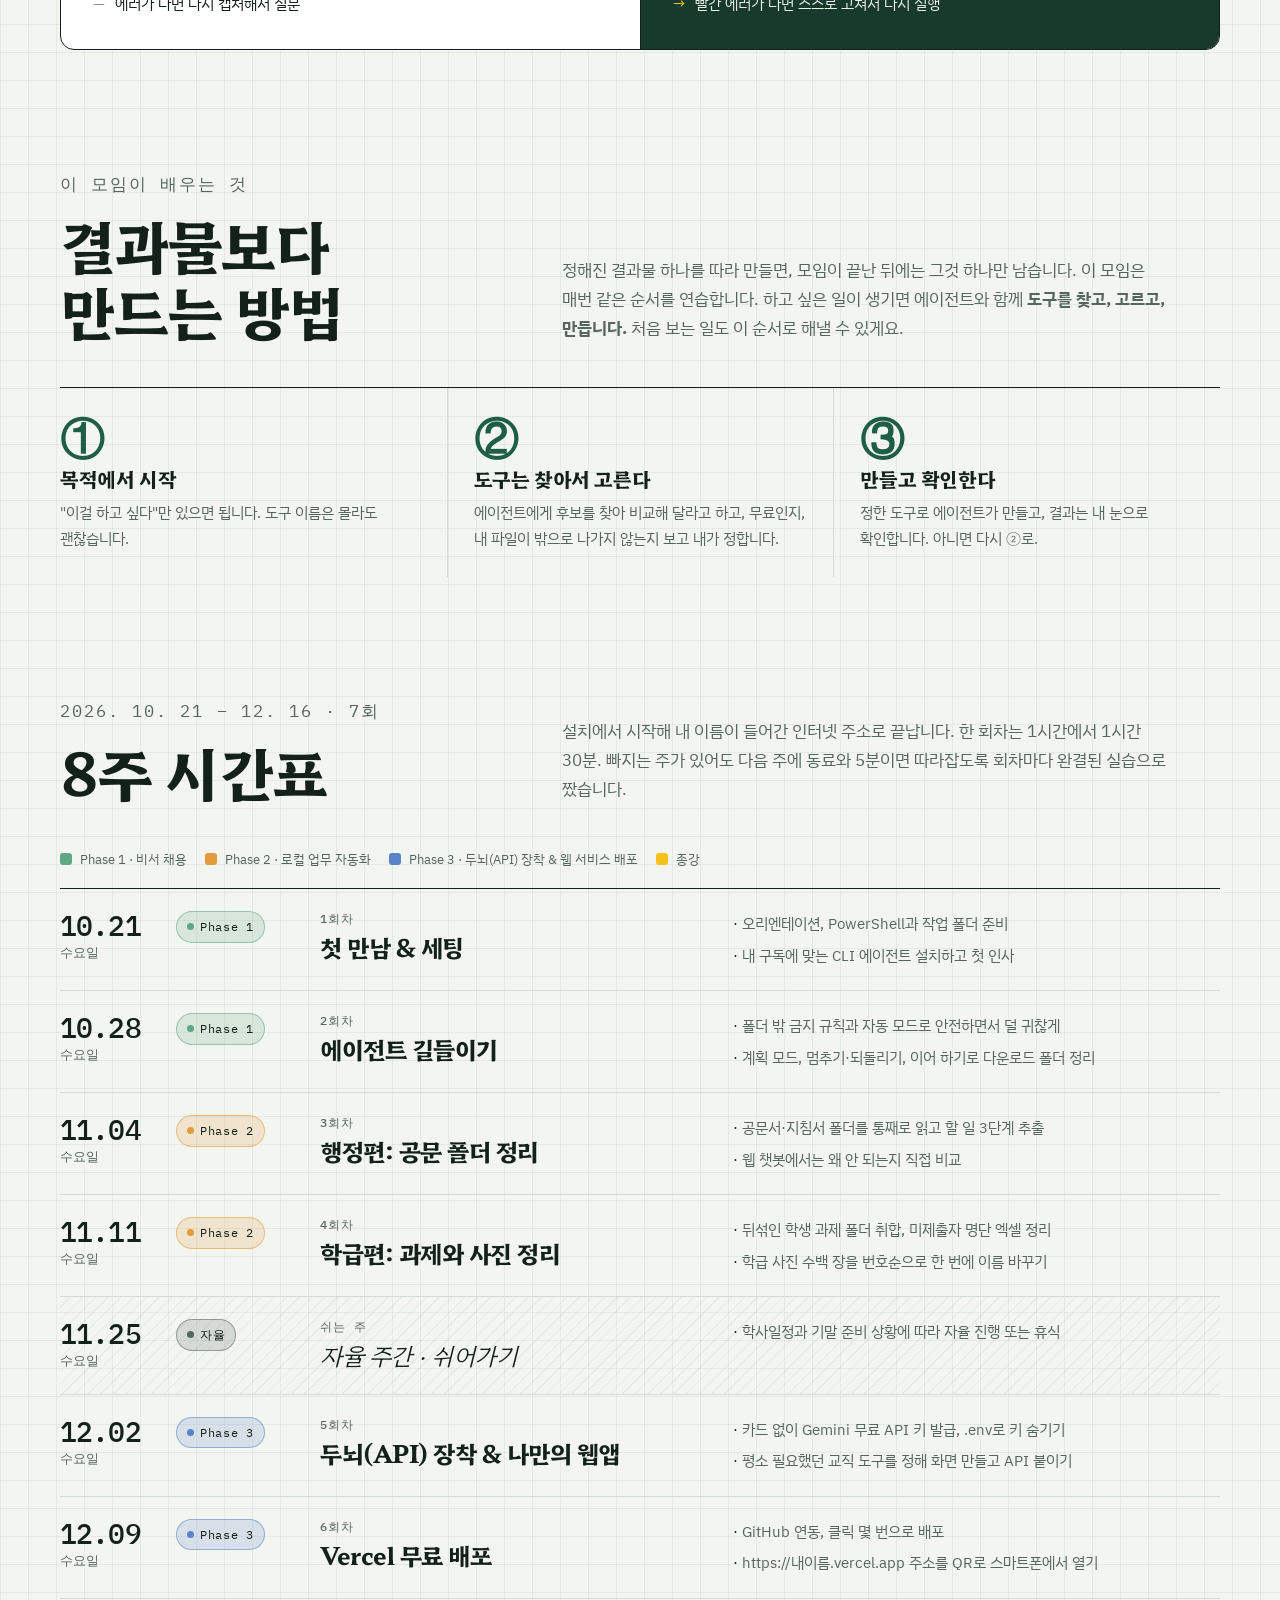
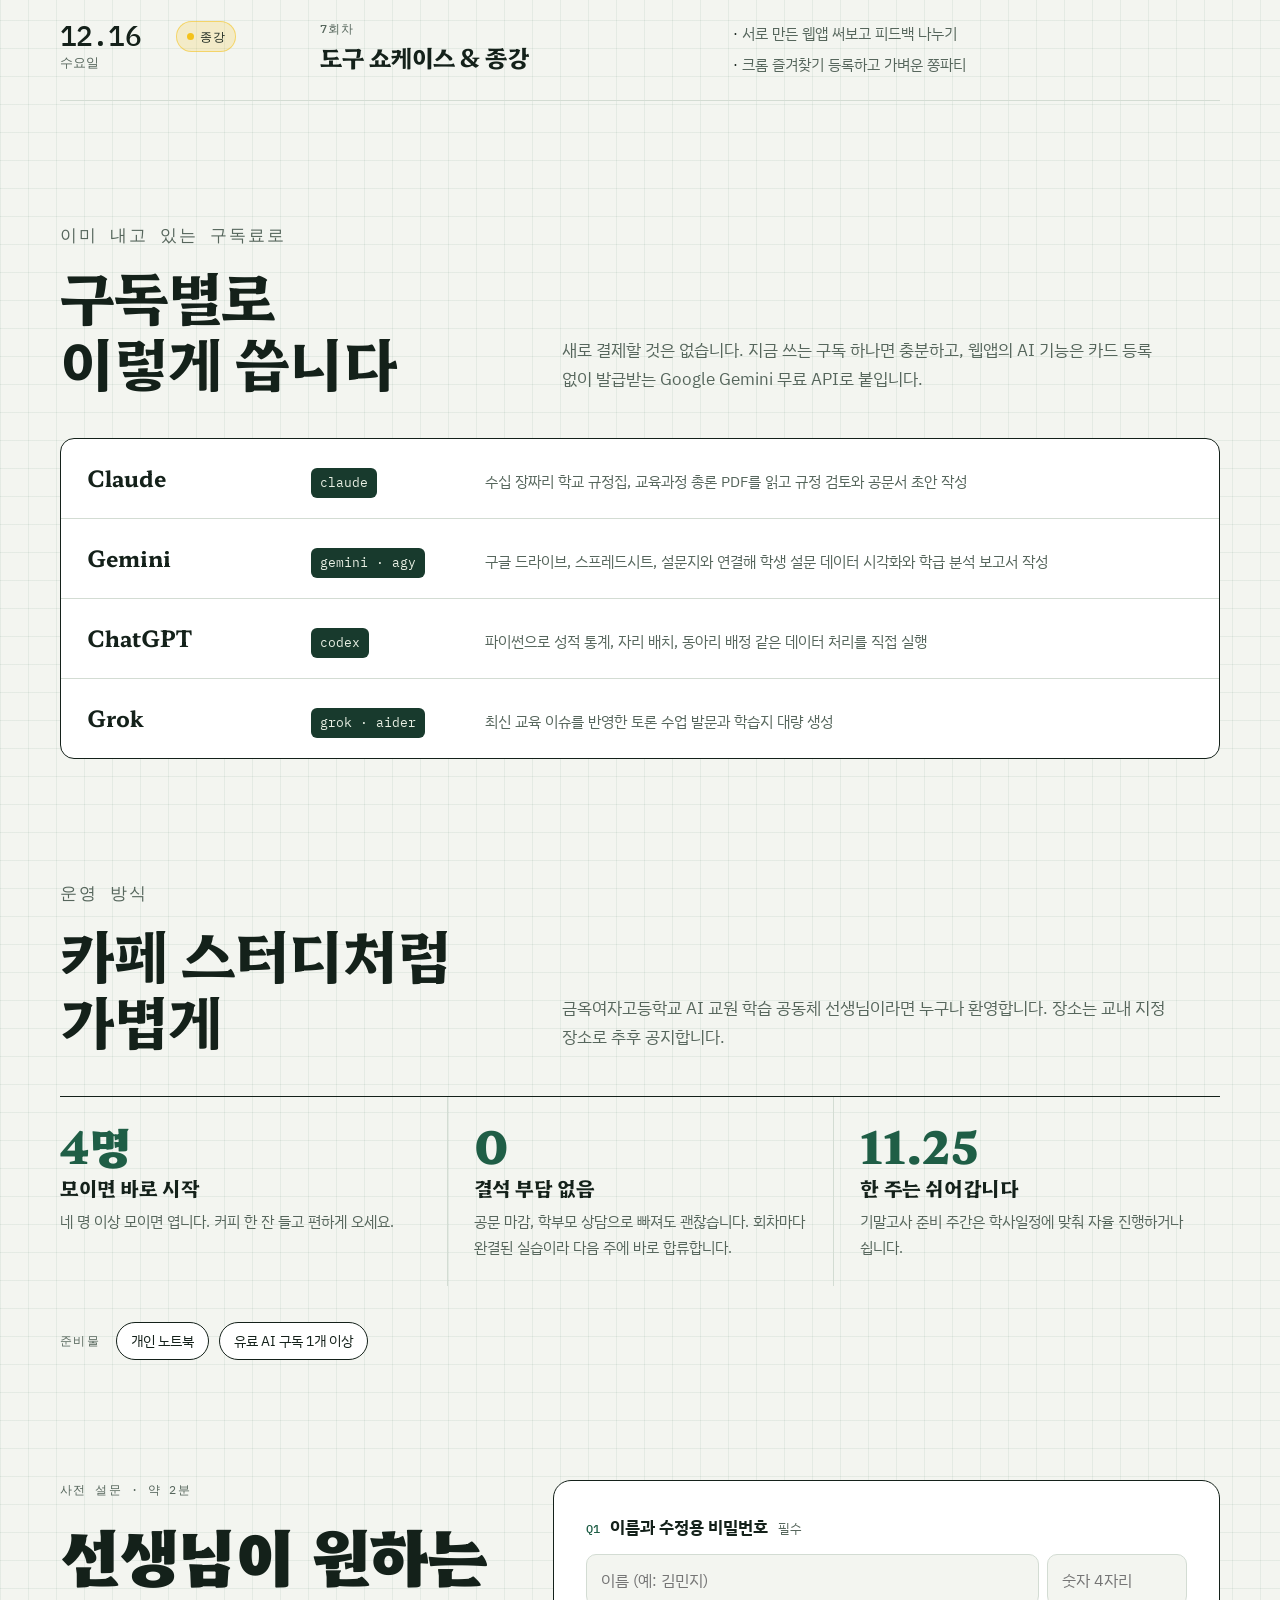
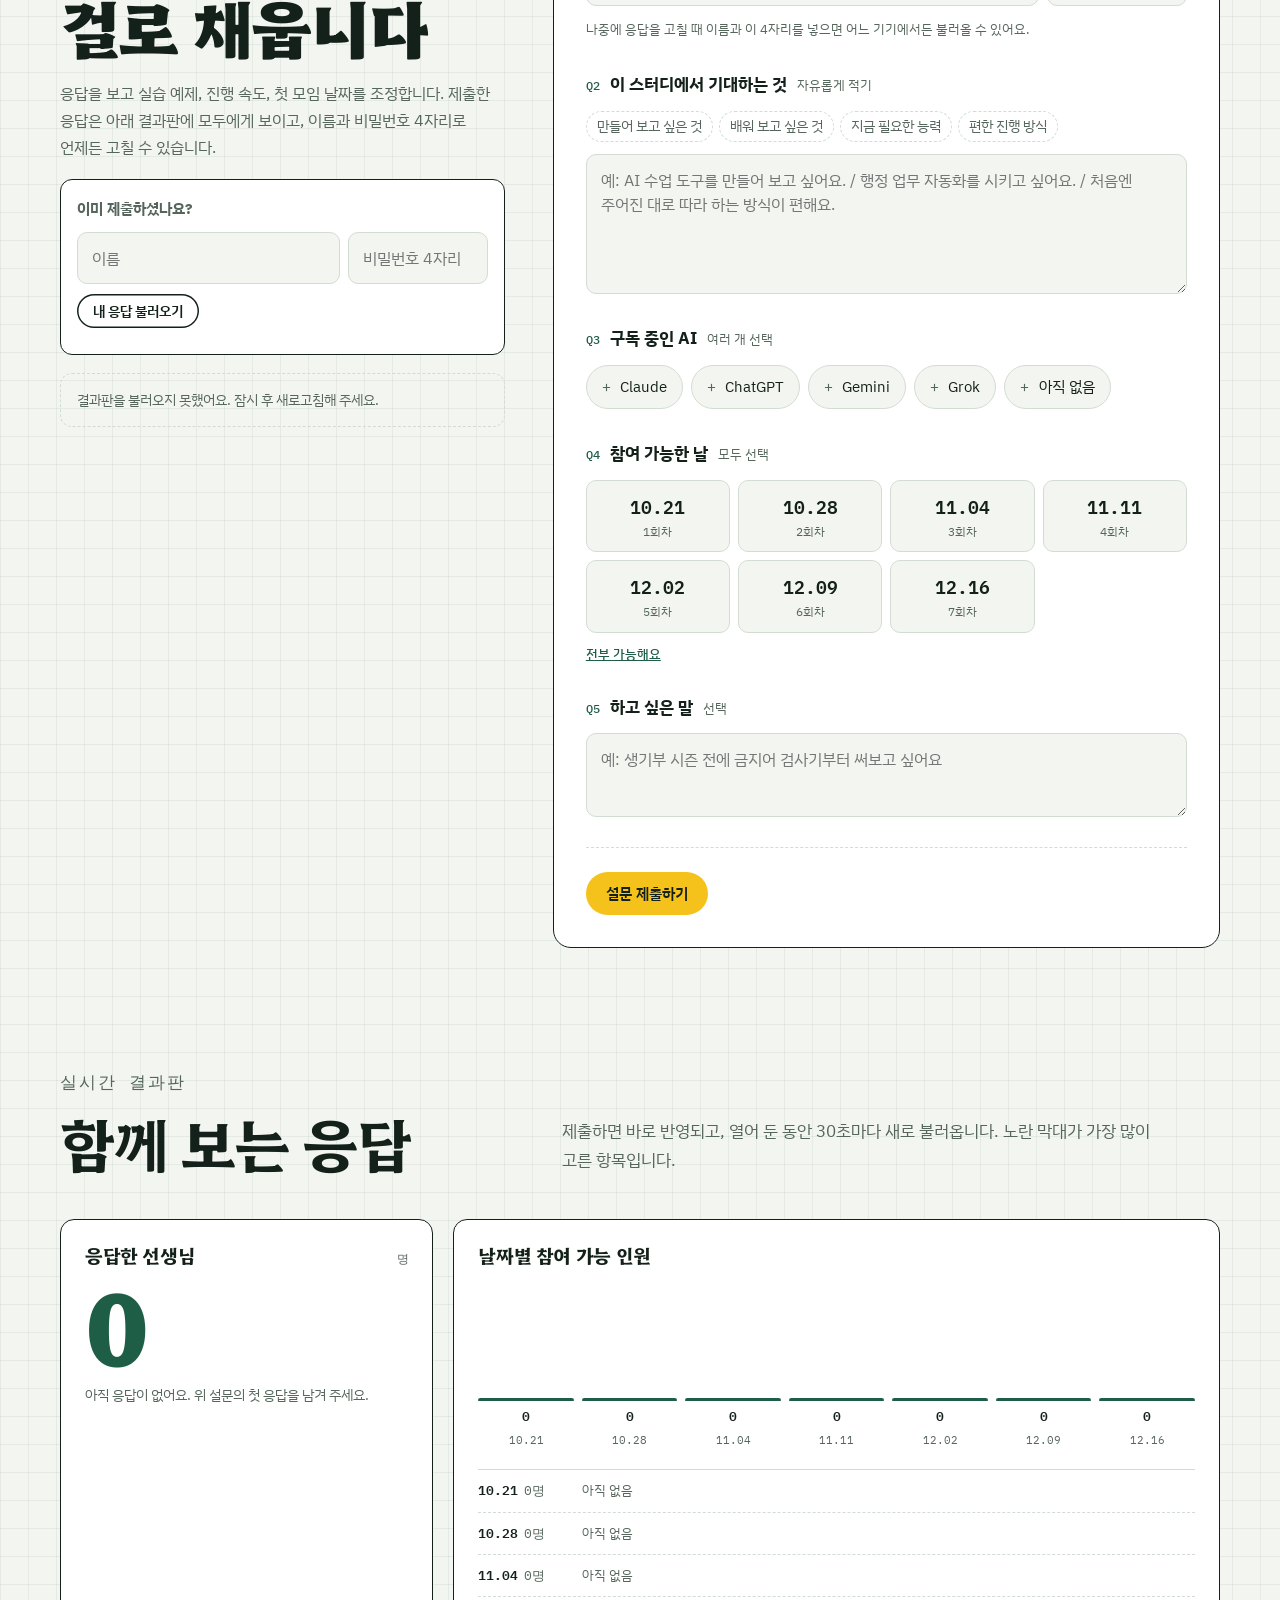
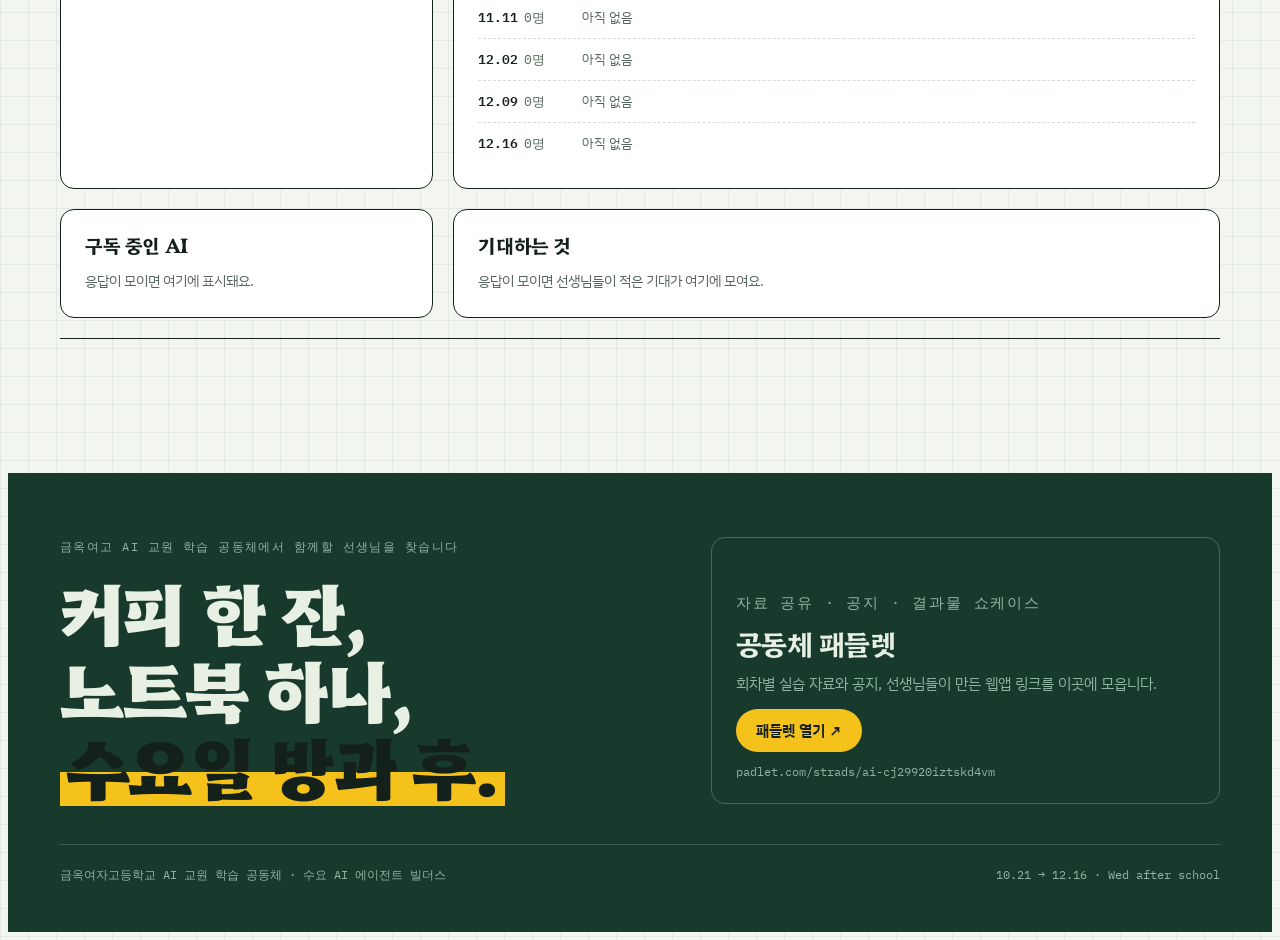
==== commit 6877514c: "Lesson 03: rebuild as 'find, choose, use tools'; course philosophy on home 03 drops the homework-ren" ====
--- a/index.html
+++ b/index.html
@@ -339,6 +339,7 @@
     <div class="brand"><i aria-hidden="true"></i>wed-ai-builders</div>
     <ul>
       <li><a href="#why">왜 에이전트인가</a></li>
+      <li><a href="#way">배우는 것</a></li>
       <li><a href="#course">8주 과정</a></li>
       <li><a href="#survey">사전 설문</a></li>
       <li><a href="#results">결과판</a></li>
@@ -411,6 +412,21 @@
           <li>빨간 에러가 나면 스스로 고쳐서 다시 실행</li>
         </ul>
       </div>
+    </div>
+  </section>
+
+  <section class="block wrap" id="way">
+    <div class="head">
+      <div>
+        <p class="eyebrow">이 모임이 배우는 것</p>
+        <h2 style="margin-top:12px">결과물보다<br>만드는 방법</h2>
+      </div>
+      <p>정해진 결과물 하나를 따라 만들면, 모임이 끝난 뒤에는 그것 하나만 남습니다. 이 모임은 매번 같은 순서를 연습합니다. 하고 싶은 일이 생기면 에이전트와 함께 <b>도구를 찾고, 고르고, 만듭니다.</b> 처음 보는 일도 이 순서로 해낼 수 있게요.</p>
+    </div>
+    <div class="rules">
+      <div class="rule"><div class="big">①</div><h3>목적에서 시작</h3><p>"이걸 하고 싶다"만 있으면 됩니다. 도구 이름은 몰라도 괜찮습니다.</p></div>
+      <div class="rule"><div class="big">②</div><h3>도구는 찾아서 고른다</h3><p>에이전트에게 후보를 찾아 비교해 달라고 하고, 무료인지, 내 파일이 밖으로 나가지 않는지 보고 내가 정합니다.</p></div>
+      <div class="rule"><div class="big">③</div><h3>만들고 확인한다</h3><p>정한 도구로 에이전트가 만들고, 결과는 내 눈으로 확인합니다. 아니면 다시 ②로.</p></div>
     </div>
   </section>
 
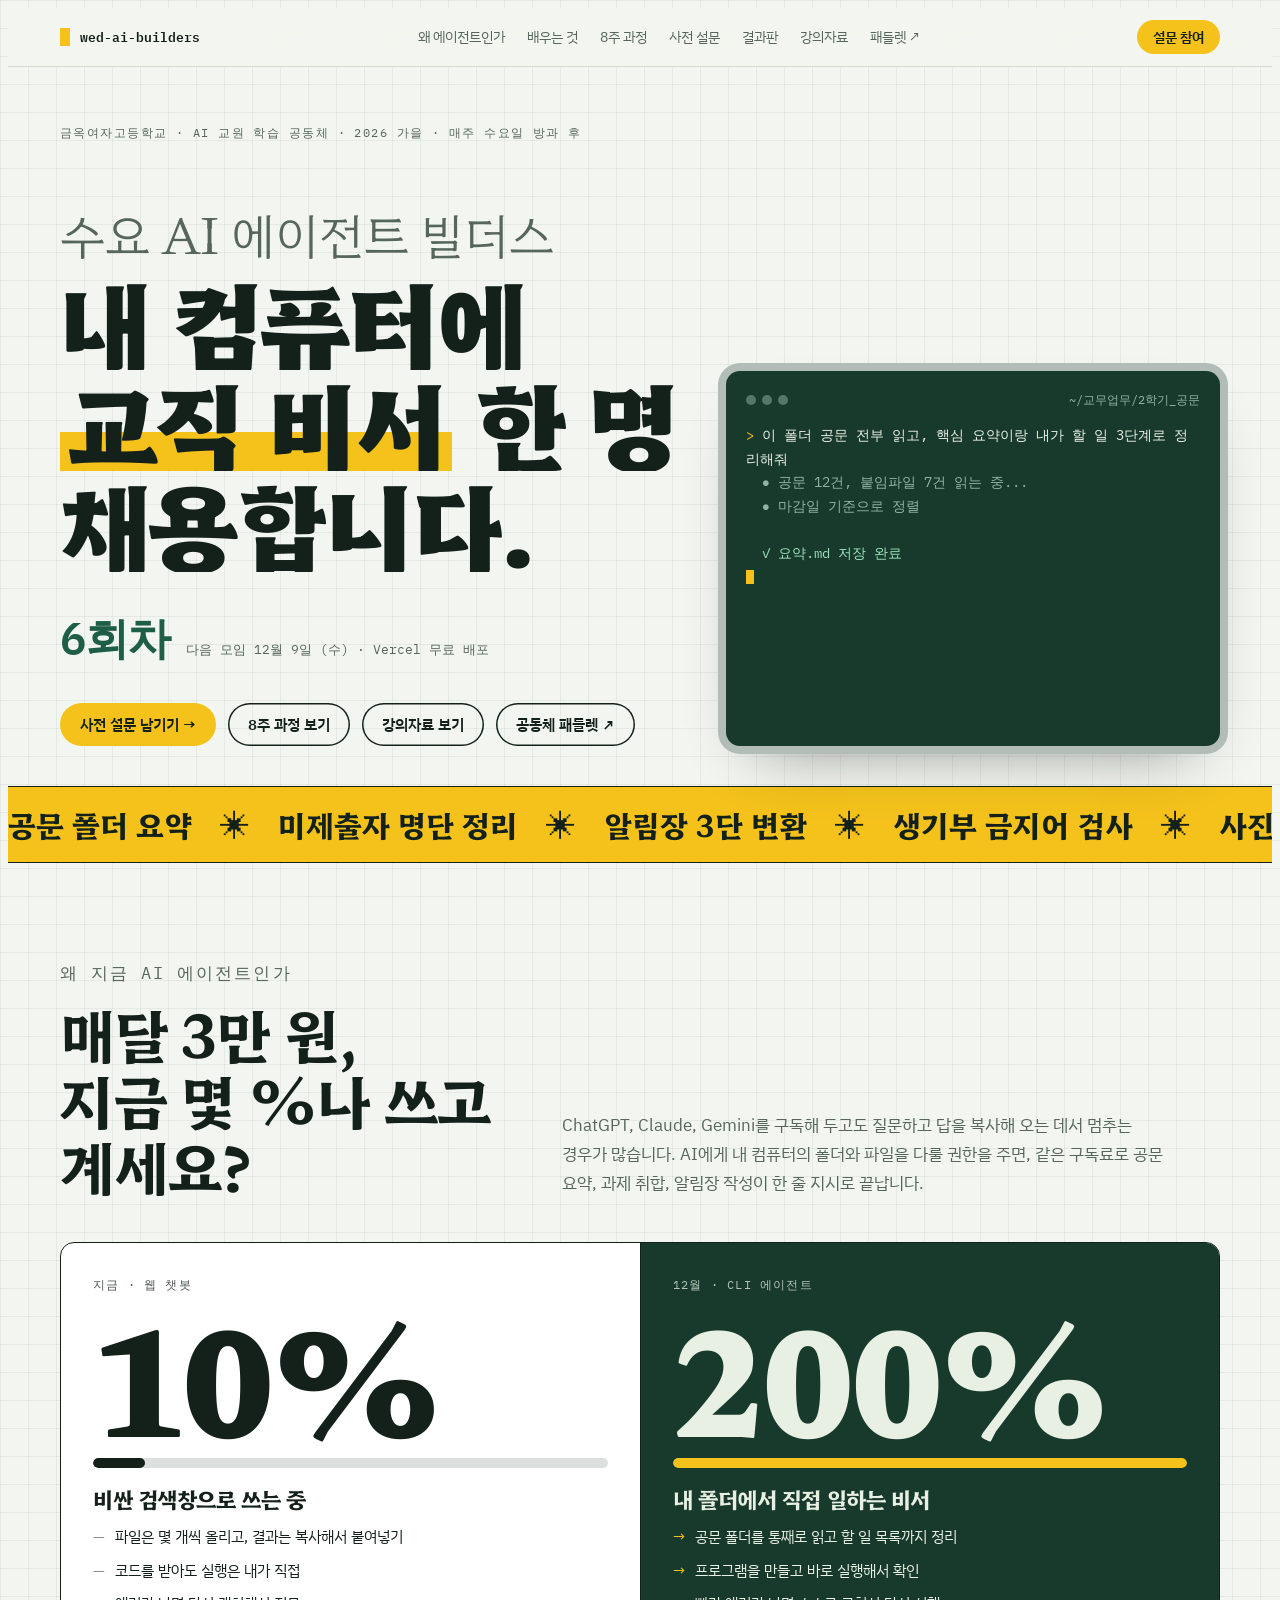
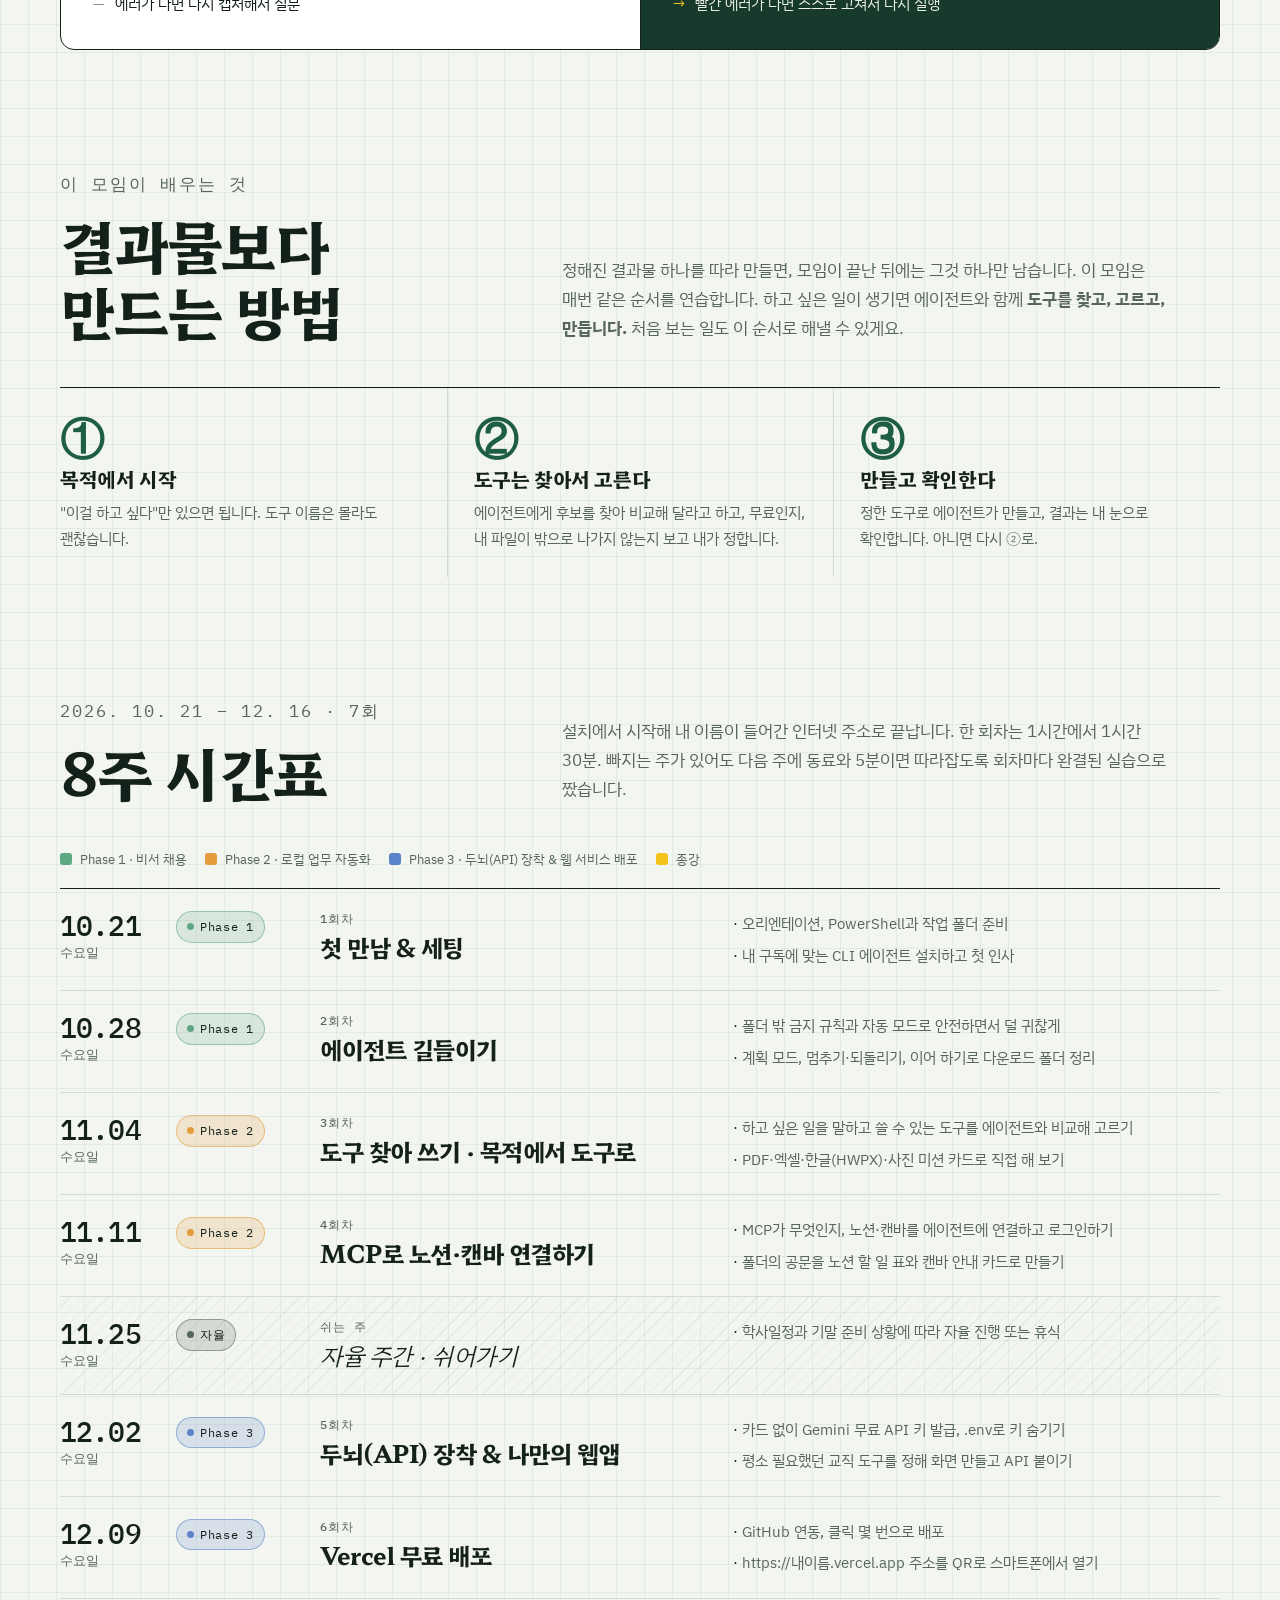
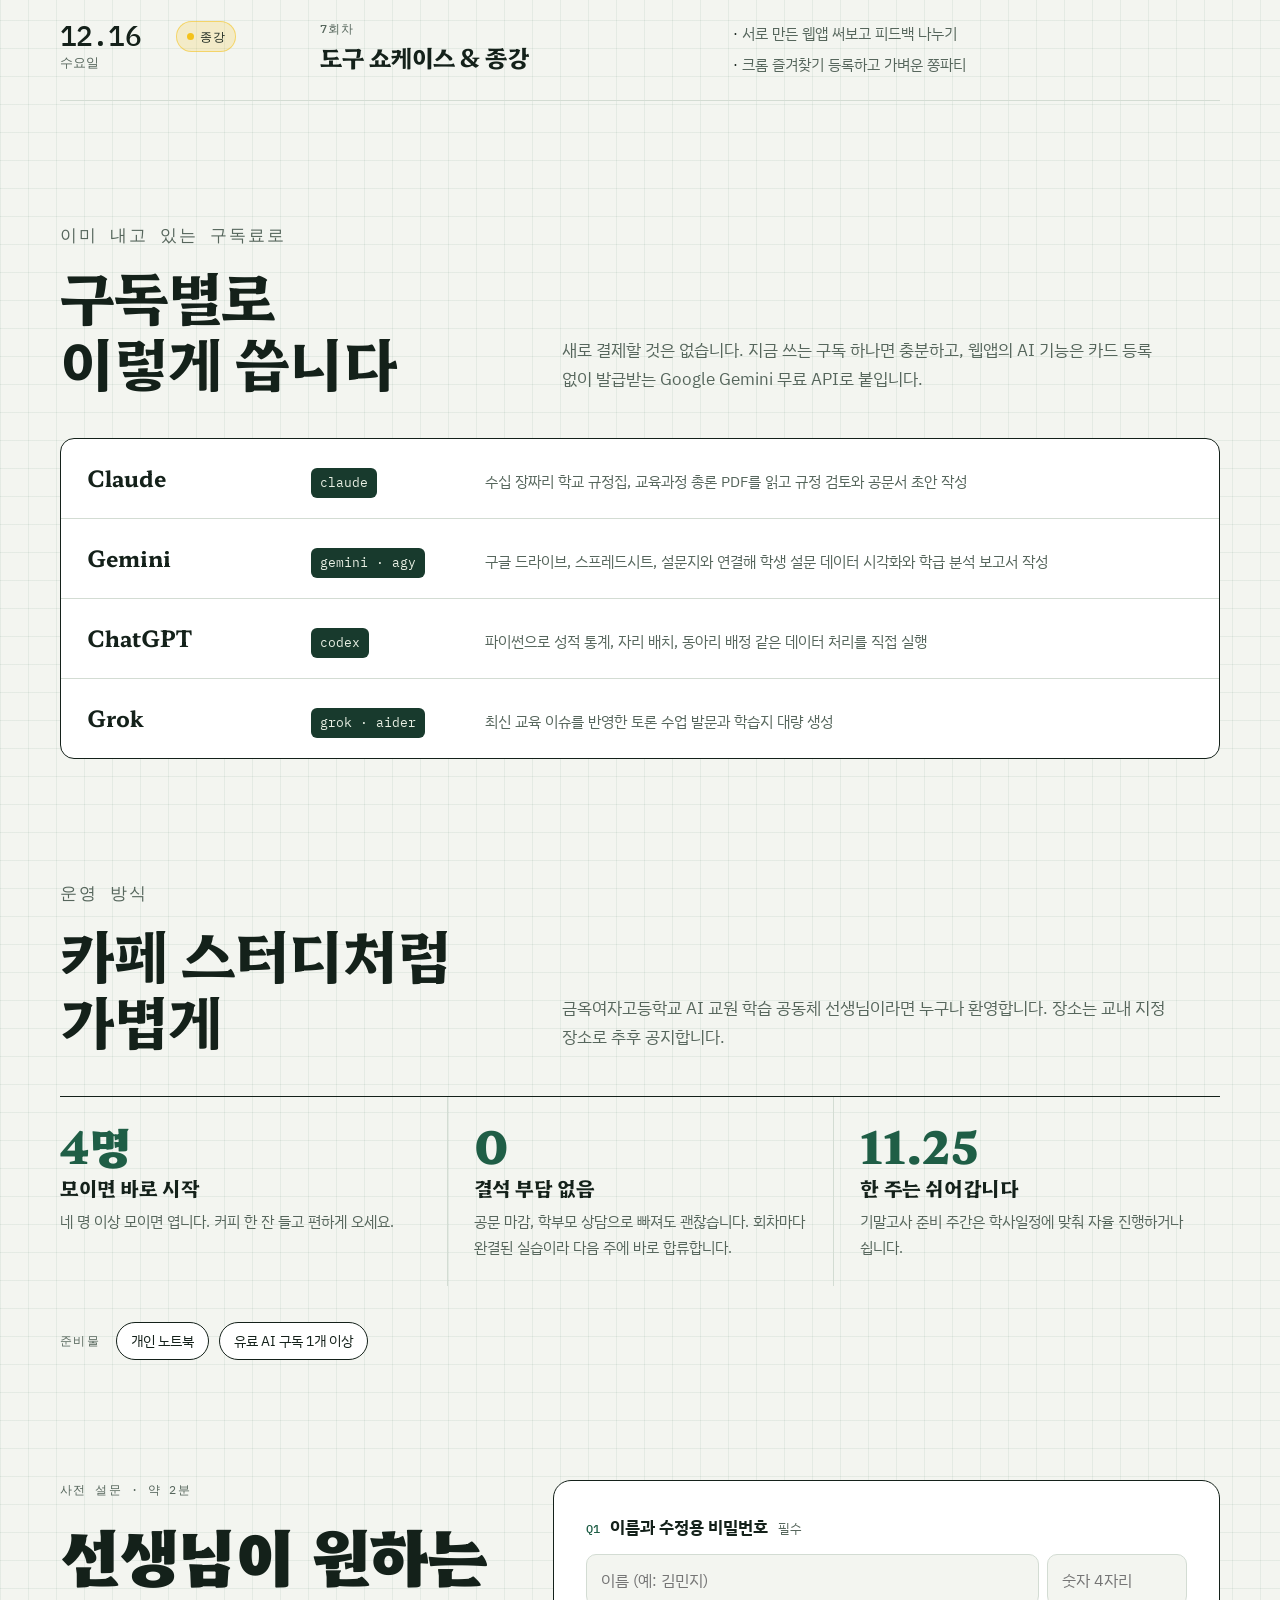
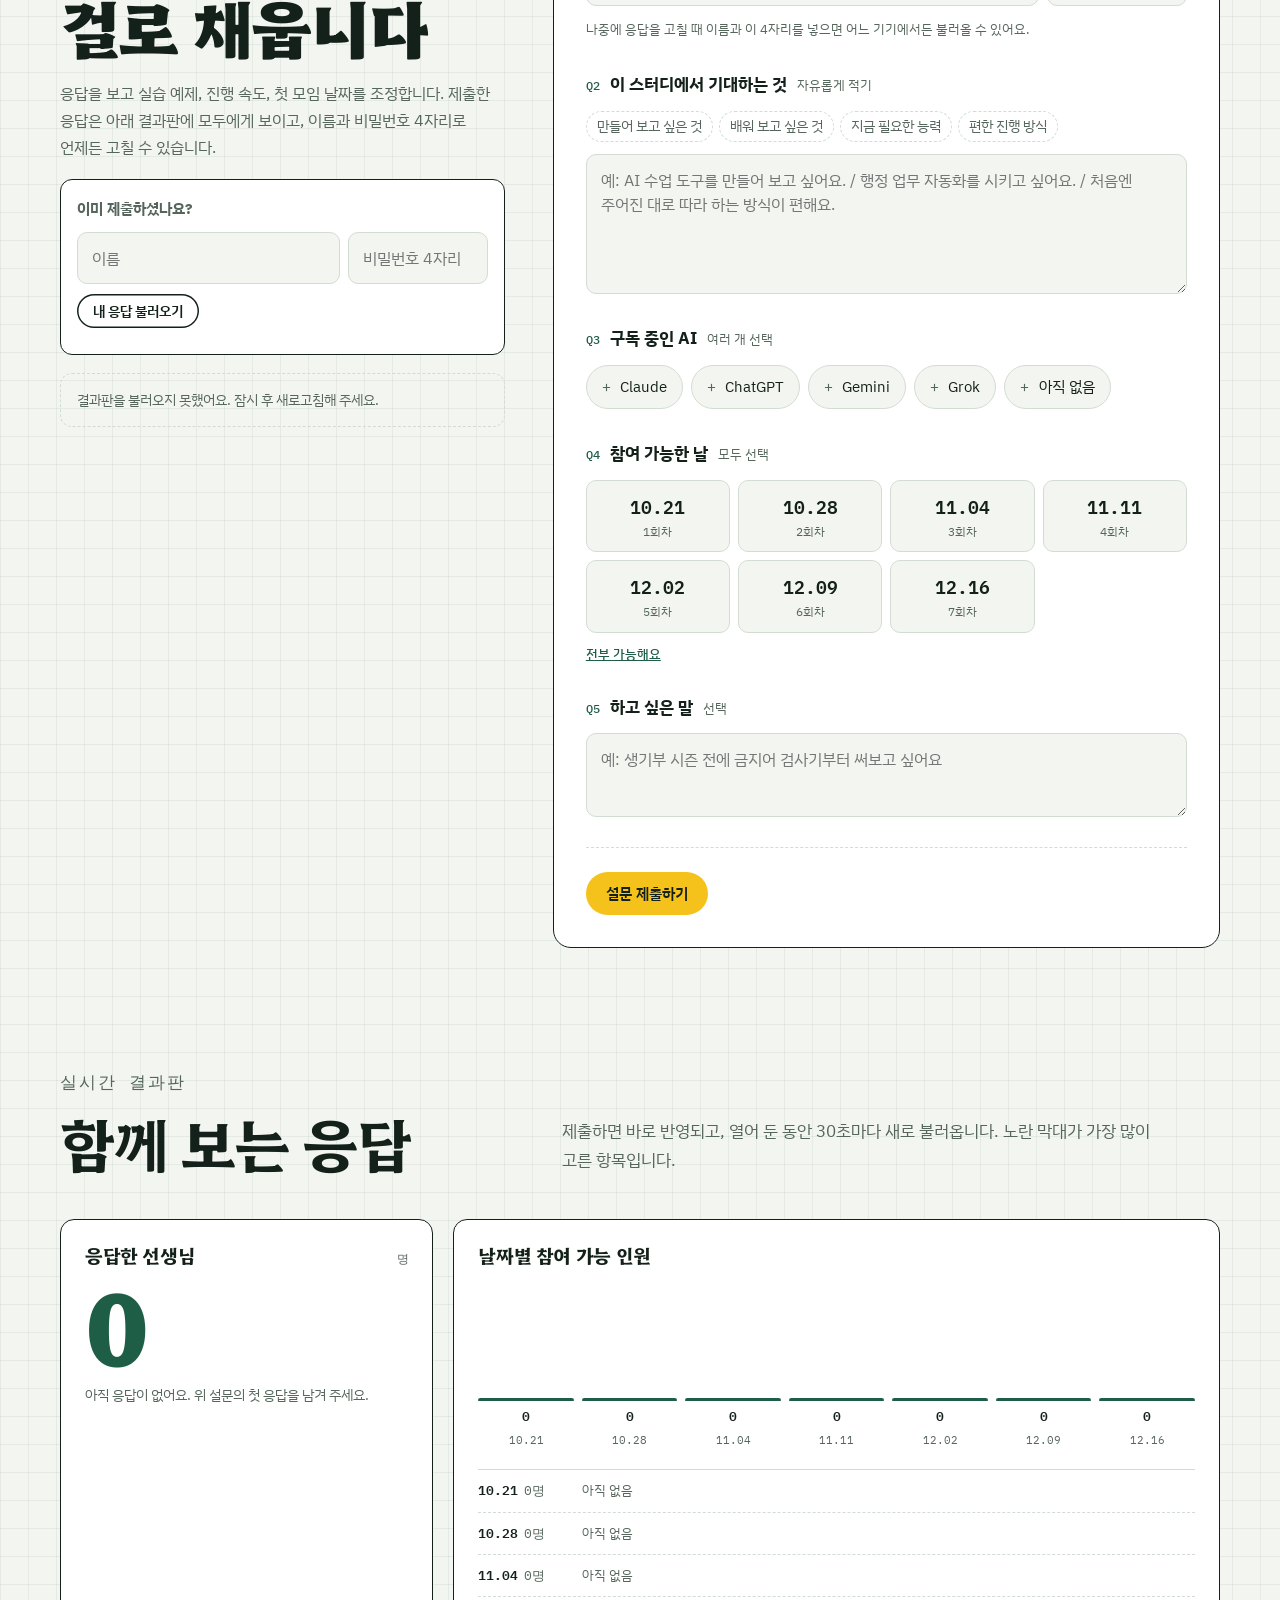
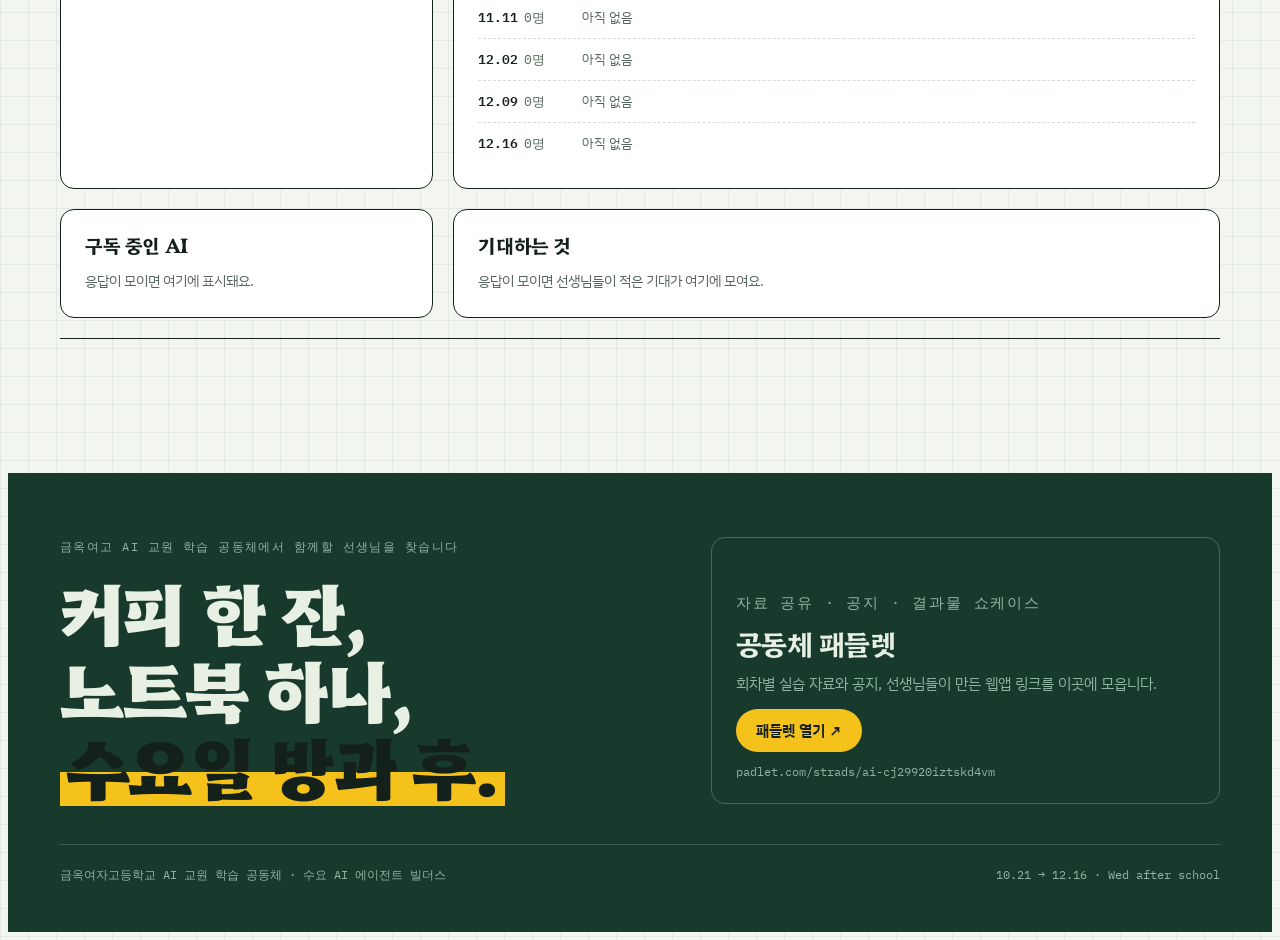
==== commit 4830204e: "Home schedule: 11/4 tools lesson, 11/11 MCP lesson Co-Authored-By: Claude Opus 5.5 <noreply@anthropi" ====
--- a/index.html
+++ b/index.html
@@ -586,8 +586,8 @@
   const SESSIONS = [
     { id: "10.21", m: "10", d: "21", n: 1, ph: 1, tag: "Phase 1", title: "첫 만남 & 세팅", items: ["오리엔테이션, PowerShell과 작업 폴더 준비", "내 구독에 맞는 CLI 에이전트 설치하고 첫 인사"] },
     { id: "10.28", m: "10", d: "28", n: 2, ph: 1, tag: "Phase 1", title: "에이전트 길들이기", items: ["폴더 밖 금지 규칙과 자동 모드로 안전하면서 덜 귀찮게", "계획 모드, 멈추기·되돌리기, 이어 하기로 다운로드 폴더 정리"] },
-    { id: "11.04", m: "11", d: "4", n: 3, ph: 2, tag: "Phase 2", title: "행정편: 공문 폴더 정리", items: ["공문서·지침서 폴더를 통째로 읽고 할 일 3단계 추출", "웹 챗봇에서는 왜 안 되는지 직접 비교"] },
-    { id: "11.11", m: "11", d: "11", n: 4, ph: 2, tag: "Phase 2", title: "학급편: 과제와 사진 정리", items: ["뒤섞인 학생 과제 폴더 취합, 미제출자 명단 엑셀 정리", "학급 사진 수백 장을 번호순으로 한 번에 이름 바꾸기"] },
+    { id: "11.04", m: "11", d: "4", n: 3, ph: 2, tag: "Phase 2", title: "도구 찾아 쓰기 · 목적에서 도구로", items: ["하고 싶은 일을 말하고 쓸 수 있는 도구를 에이전트와 비교해 고르기", "PDF·엑셀·한글(HWPX)·사진 미션 카드로 직접 해 보기"] },
+    { id: "11.11", m: "11", d: "11", n: 4, ph: 2, tag: "Phase 2", title: "MCP로 노션·캔바 연결하기", items: ["MCP가 무엇인지, 노션·캔바를 에이전트에 연결하고 로그인하기", "폴더의 공문을 노션 할 일 표와 캔바 안내 카드로 만들기"] },
     { id: "rest", m: "11", d: "25", n: 0, ph: 0, tag: "자율", title: "자율 주간 · 쉬어가기", items: ["학사일정과 기말 준비 상황에 따라 자율 진행 또는 휴식"] },
     { id: "12.02", m: "12", d: "2", n: 5, ph: 3, tag: "Phase 3", title: "두뇌(API) 장착 & 나만의 웹앱", items: ["카드 없이 Gemini 무료 API 키 발급, .env로 키 숨기기", "평소 필요했던 교직 도구를 정해 화면 만들고 API 붙이기"] },
     { id: "12.09", m: "12", d: "9", n: 6, ph: 3, tag: "Phase 3", title: "Vercel 무료 배포", items: ["GitHub 연동, 클릭 몇 번으로 배포", "https://내이름.vercel.app 주소를 QR로 스마트폰에서 열기"] },
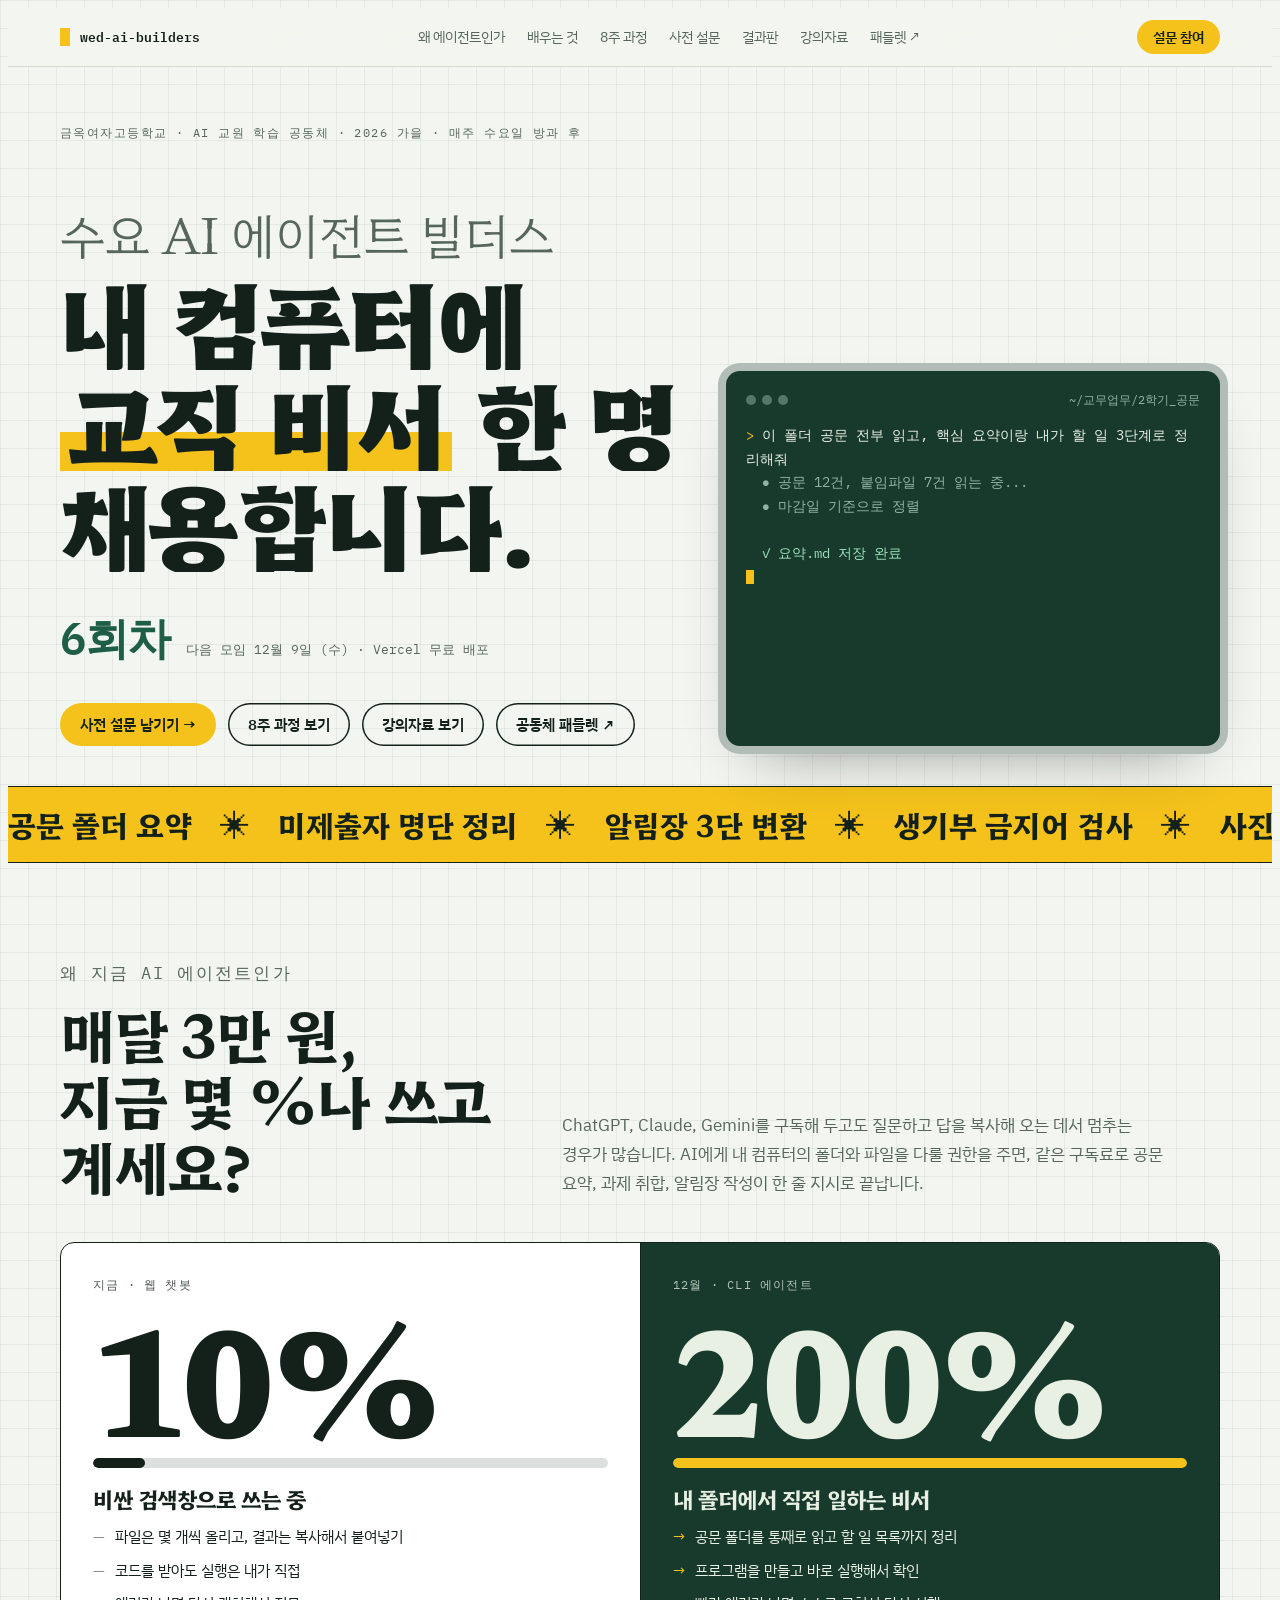
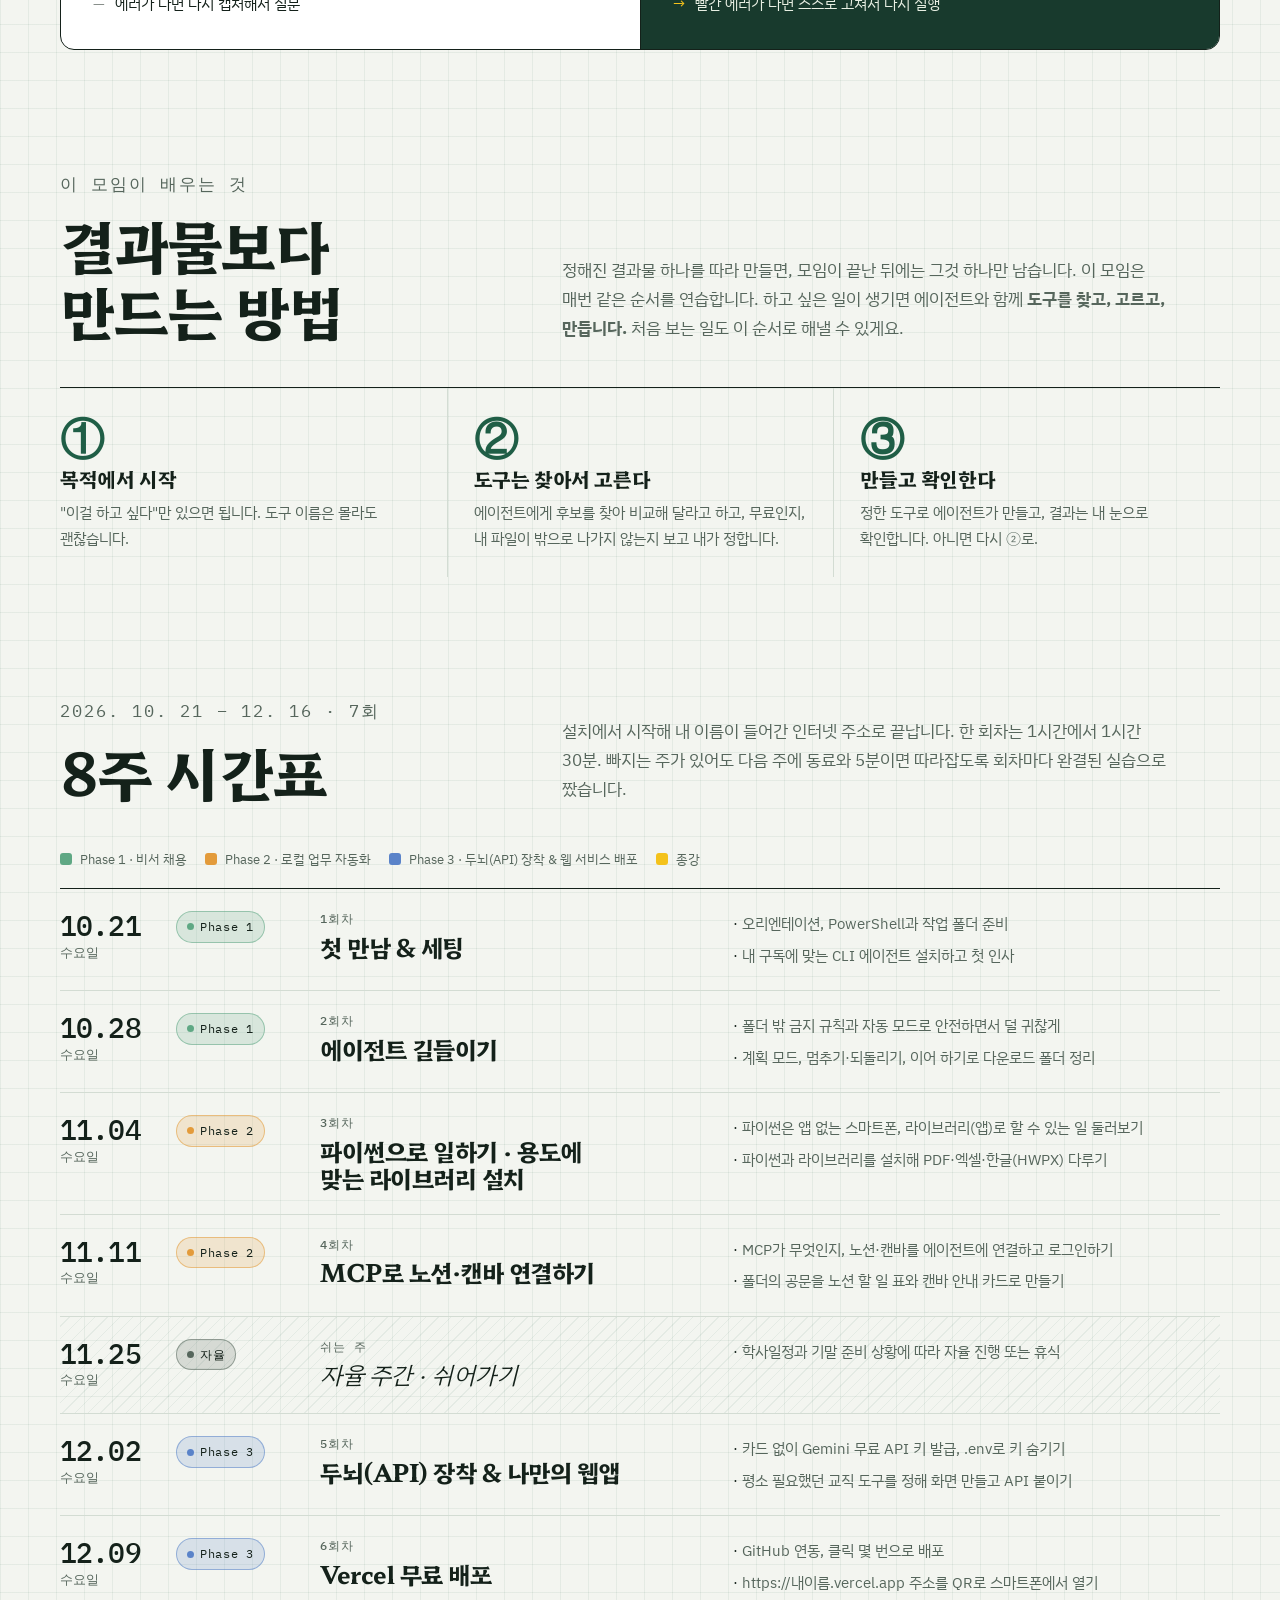
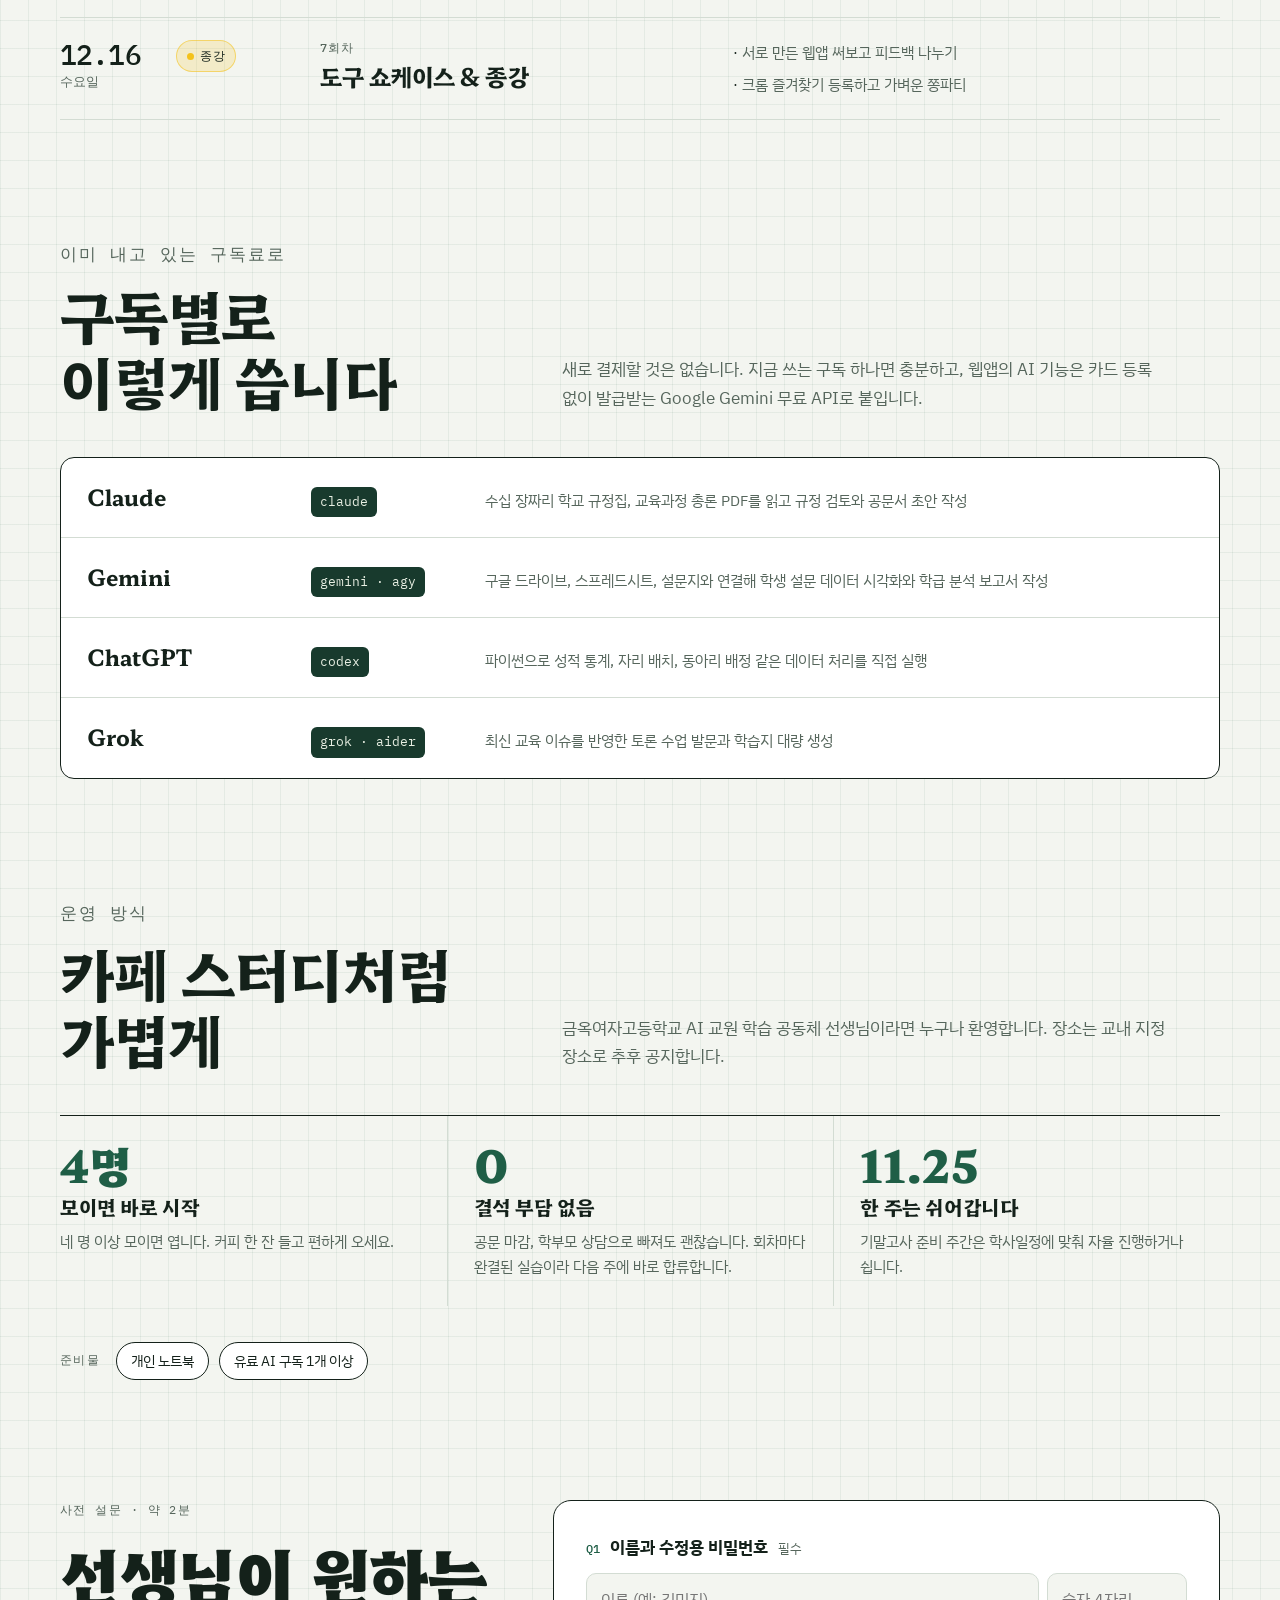
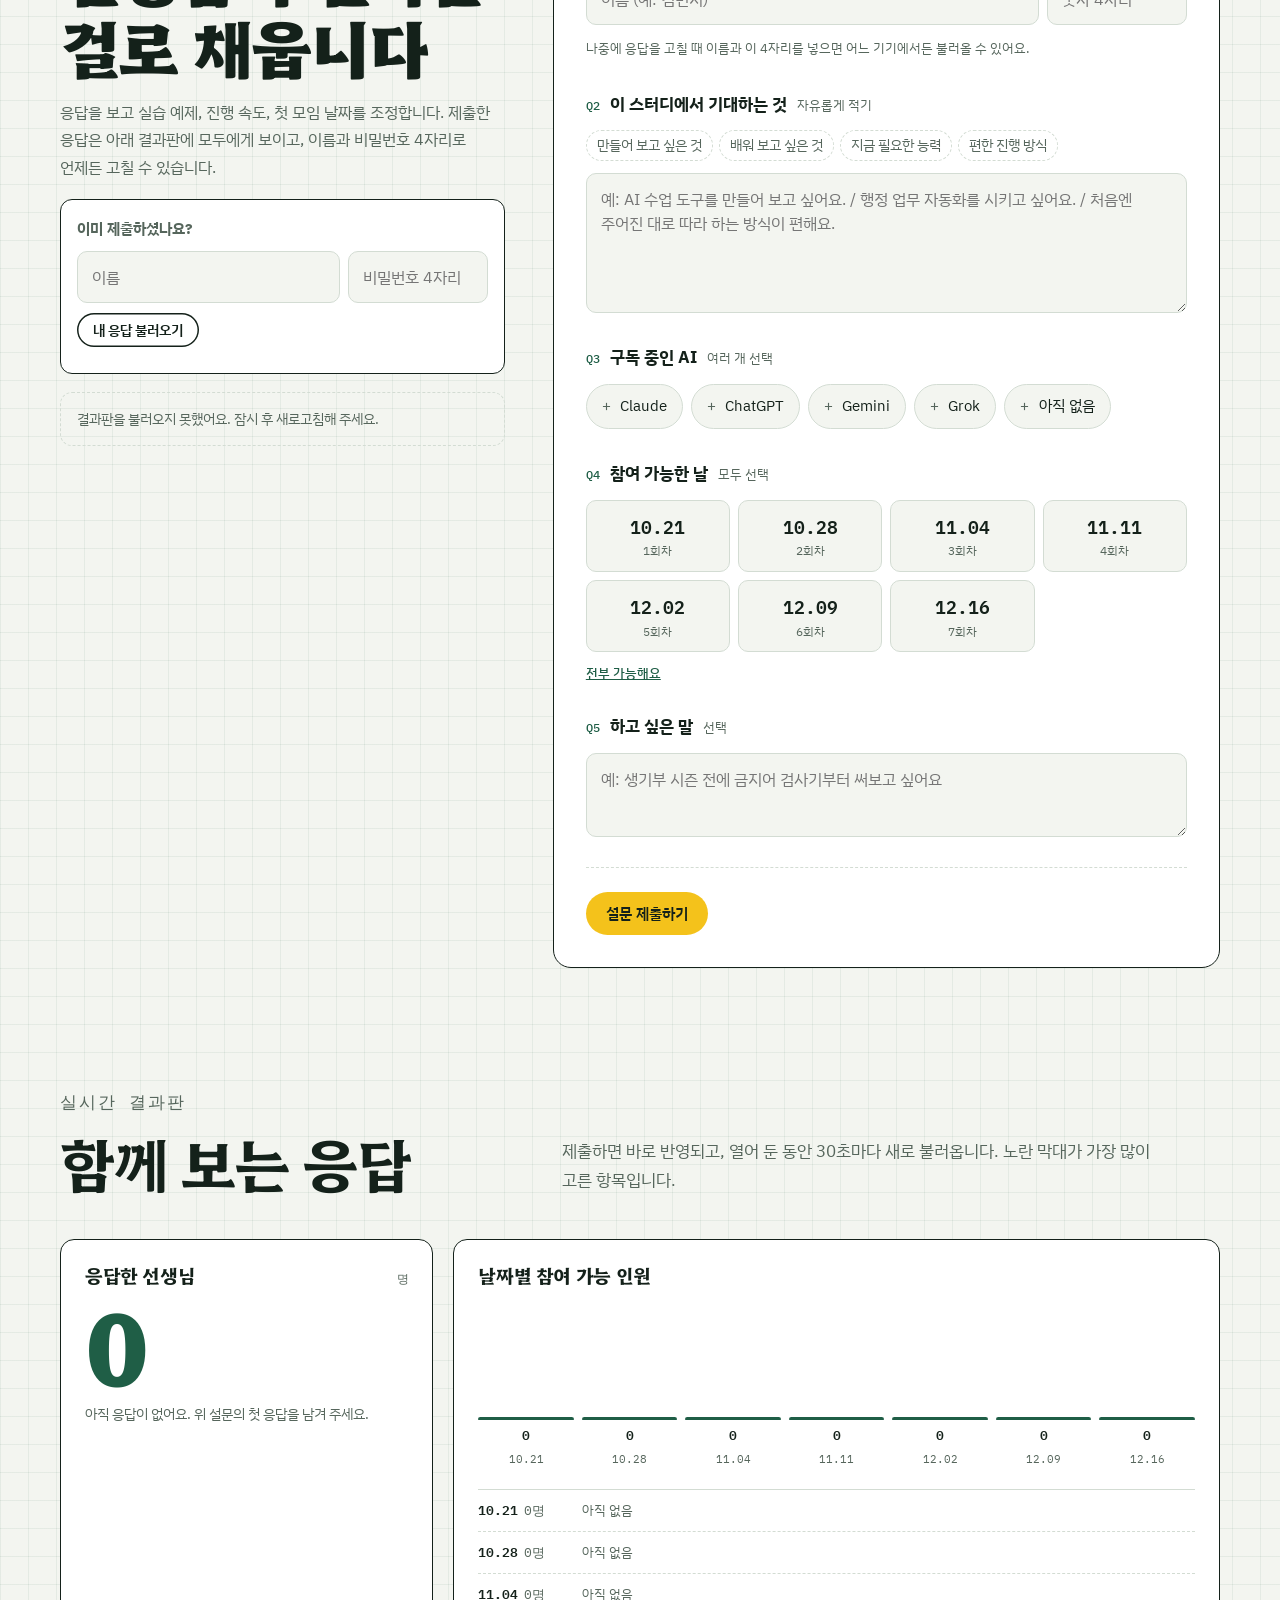
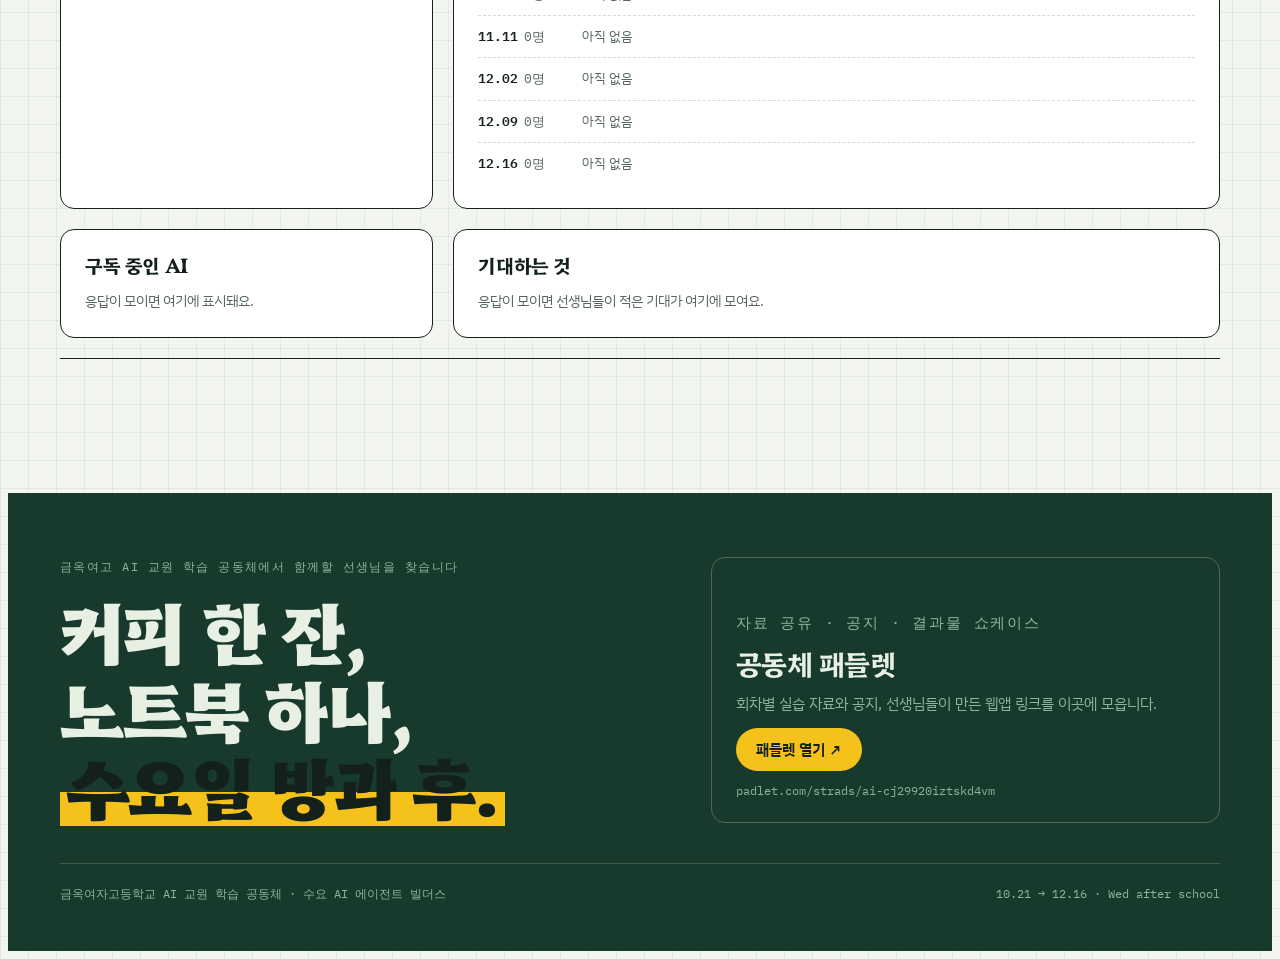
==== commit 2a8c48f8: "03: 파이썬과 라이브러리(앱) 중심으로 개편, 라이브러리 시험 결과 추가 - 03을 "파이썬으로 일하기 · 용도에 맞는 라이브러리 설치"로 개편   - 도구 찾기·고르기와 미션 " ====
--- a/index.html
+++ b/index.html
@@ -586,7 +586,7 @@
   const SESSIONS = [
     { id: "10.21", m: "10", d: "21", n: 1, ph: 1, tag: "Phase 1", title: "첫 만남 & 세팅", items: ["오리엔테이션, PowerShell과 작업 폴더 준비", "내 구독에 맞는 CLI 에이전트 설치하고 첫 인사"] },
     { id: "10.28", m: "10", d: "28", n: 2, ph: 1, tag: "Phase 1", title: "에이전트 길들이기", items: ["폴더 밖 금지 규칙과 자동 모드로 안전하면서 덜 귀찮게", "계획 모드, 멈추기·되돌리기, 이어 하기로 다운로드 폴더 정리"] },
-    { id: "11.04", m: "11", d: "4", n: 3, ph: 2, tag: "Phase 2", title: "도구 찾아 쓰기 · 목적에서 도구로", items: ["하고 싶은 일을 말하고 쓸 수 있는 도구를 에이전트와 비교해 고르기", "PDF·엑셀·한글(HWPX)·사진 미션 카드로 직접 해 보기"] },
+    { id: "11.04", m: "11", d: "4", n: 3, ph: 2, tag: "Phase 2", title: "파이썬으로 일하기 · 용도에 맞는 라이브러리 설치", items: ["파이썬은 앱 없는 스마트폰, 라이브러리(앱)로 할 수 있는 일 둘러보기", "파이썬과 라이브러리를 설치해 PDF·엑셀·한글(HWPX) 다루기"] },
     { id: "11.11", m: "11", d: "11", n: 4, ph: 2, tag: "Phase 2", title: "MCP로 노션·캔바 연결하기", items: ["MCP가 무엇인지, 노션·캔바를 에이전트에 연결하고 로그인하기", "폴더의 공문을 노션 할 일 표와 캔바 안내 카드로 만들기"] },
     { id: "rest", m: "11", d: "25", n: 0, ph: 0, tag: "자율", title: "자율 주간 · 쉬어가기", items: ["학사일정과 기말 준비 상황에 따라 자율 진행 또는 휴식"] },
     { id: "12.02", m: "12", d: "2", n: 5, ph: 3, tag: "Phase 3", title: "두뇌(API) 장착 & 나만의 웹앱", items: ["카드 없이 Gemini 무료 API 키 발급, .env로 키 숨기기", "평소 필요했던 교직 도구를 정해 화면 만들고 API 붙이기"] },
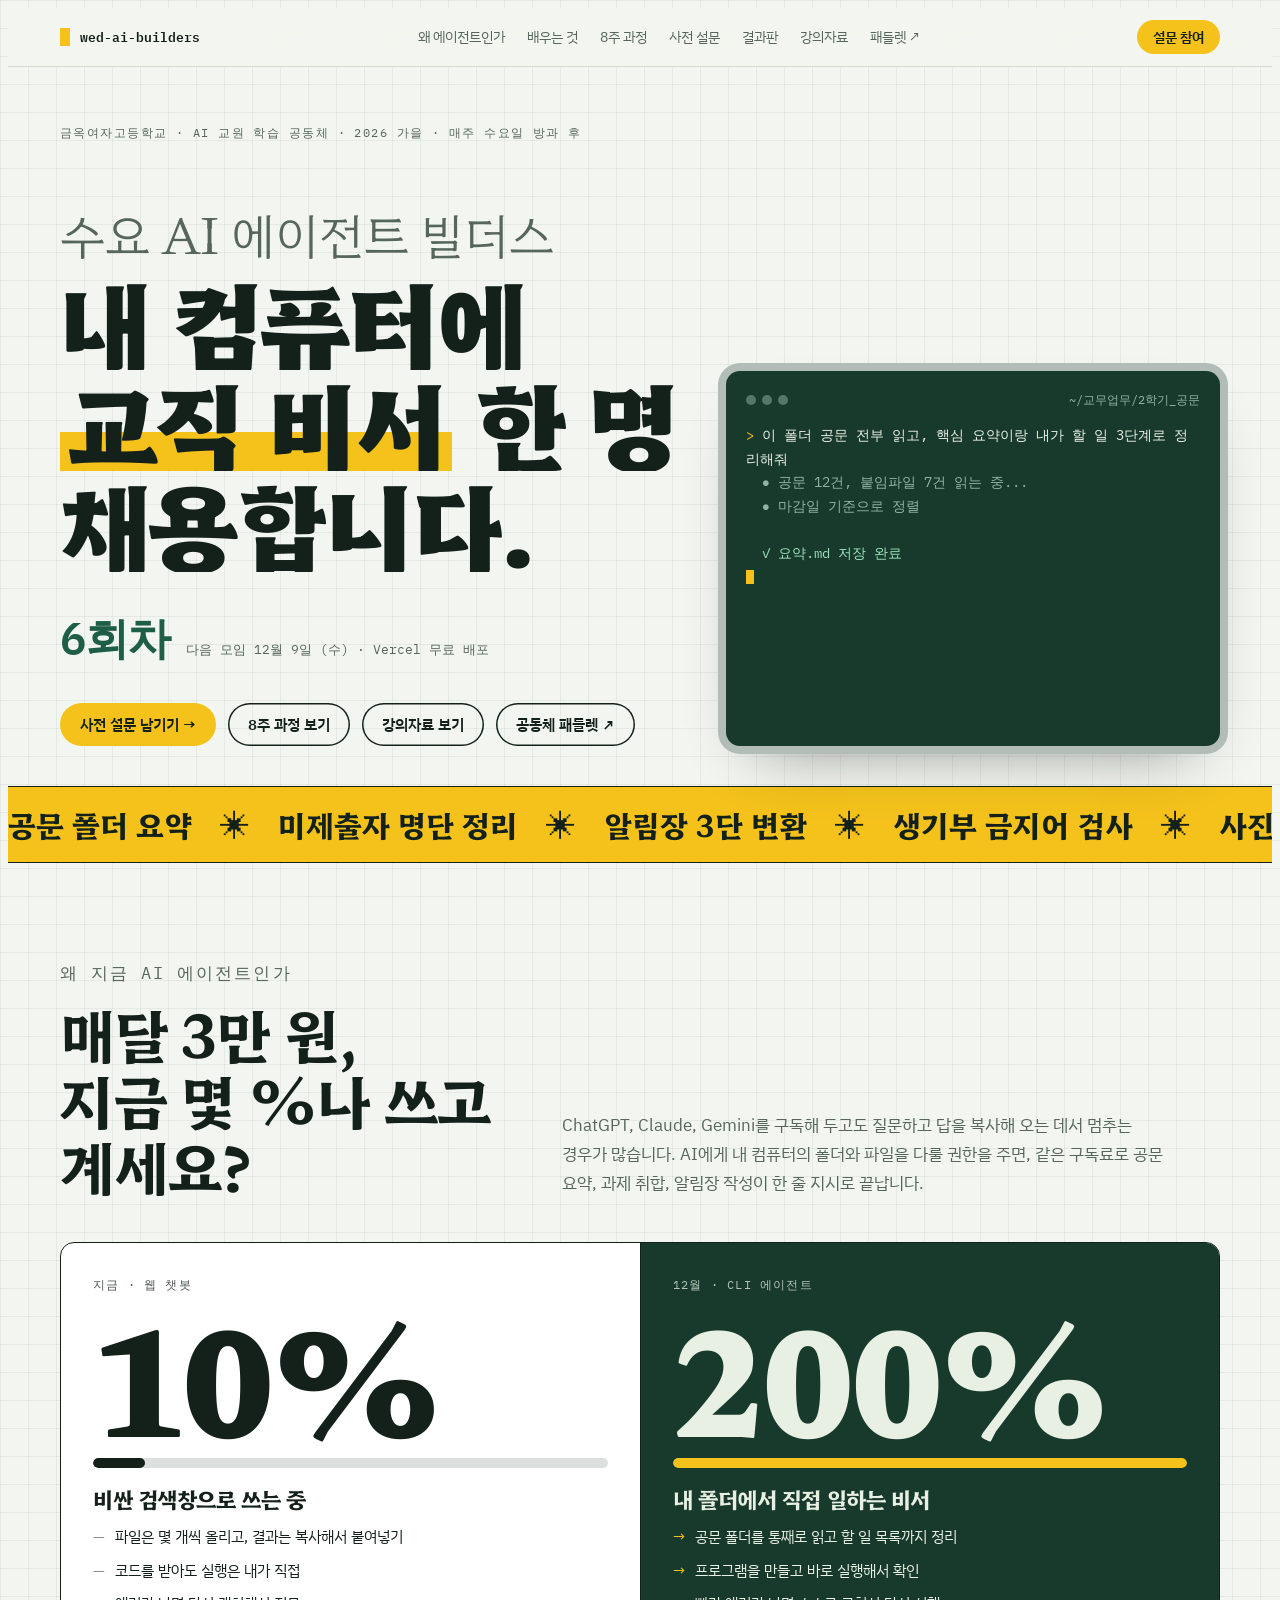
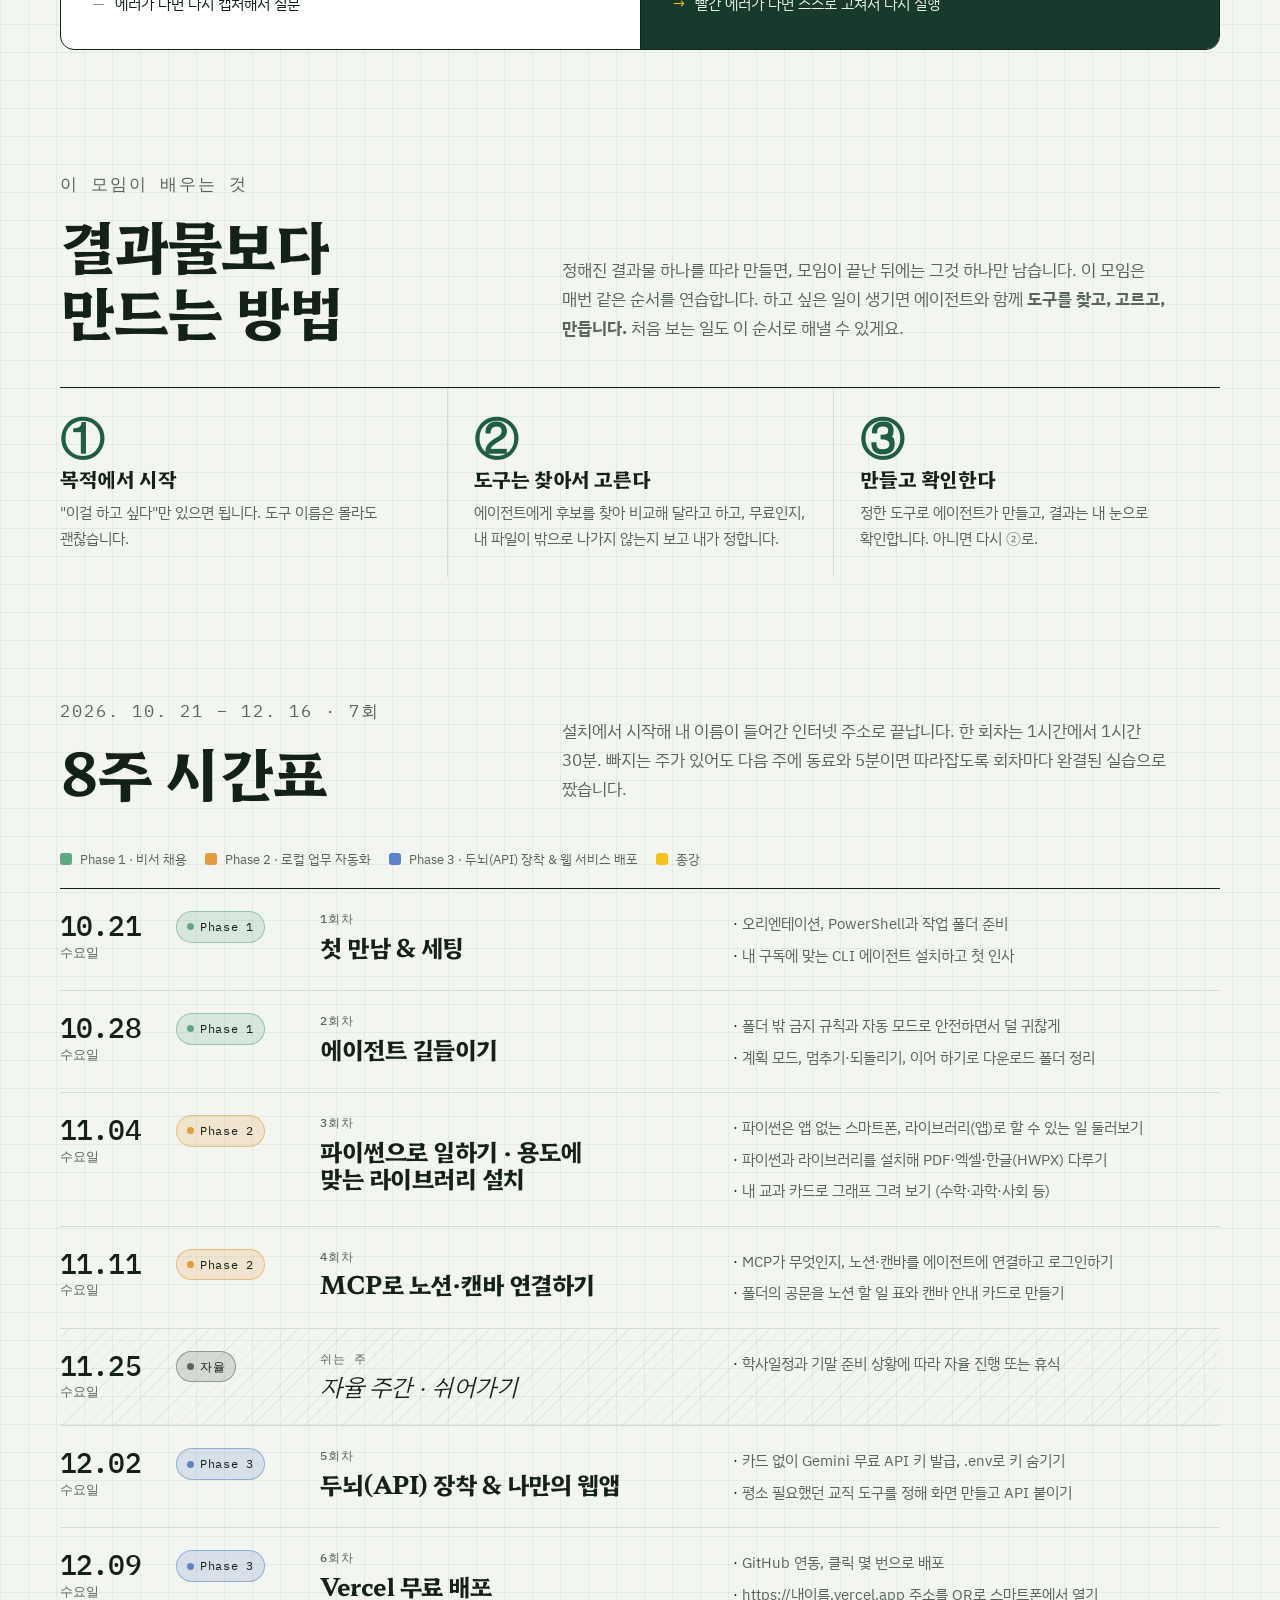
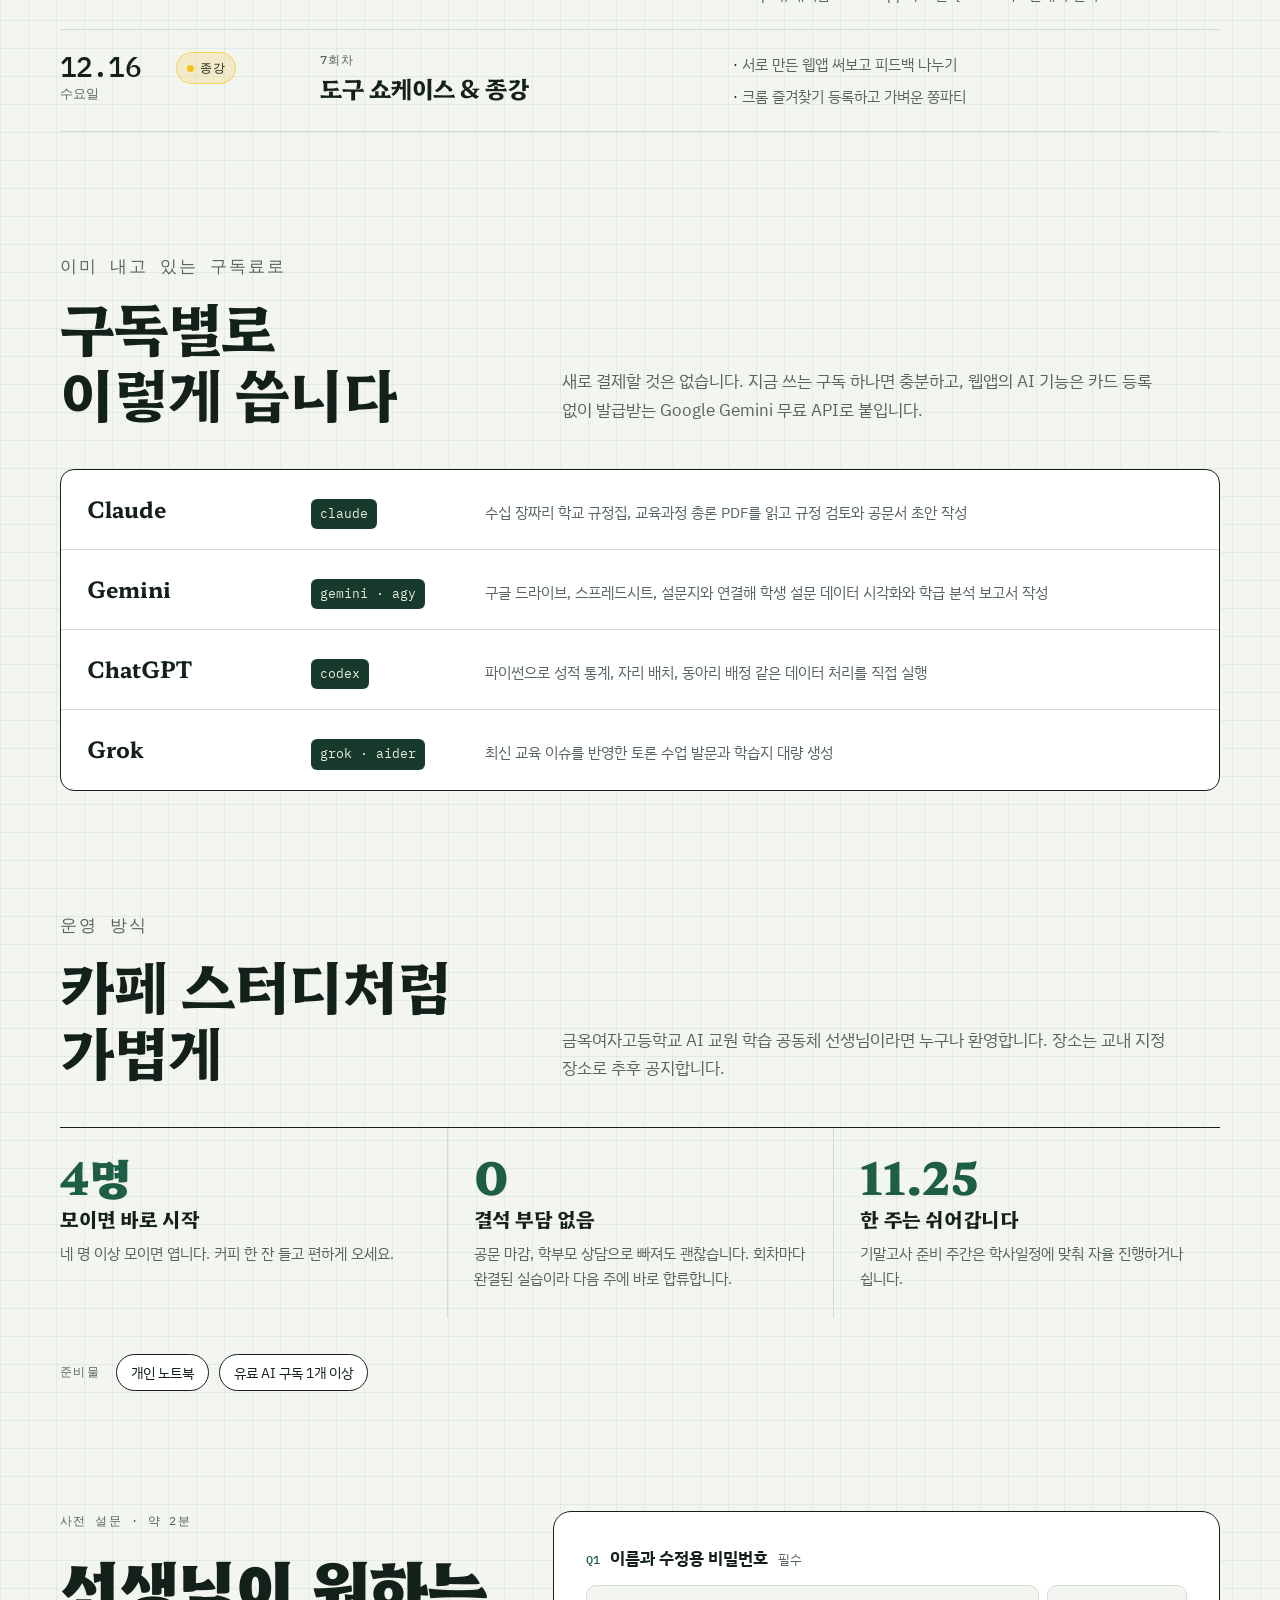
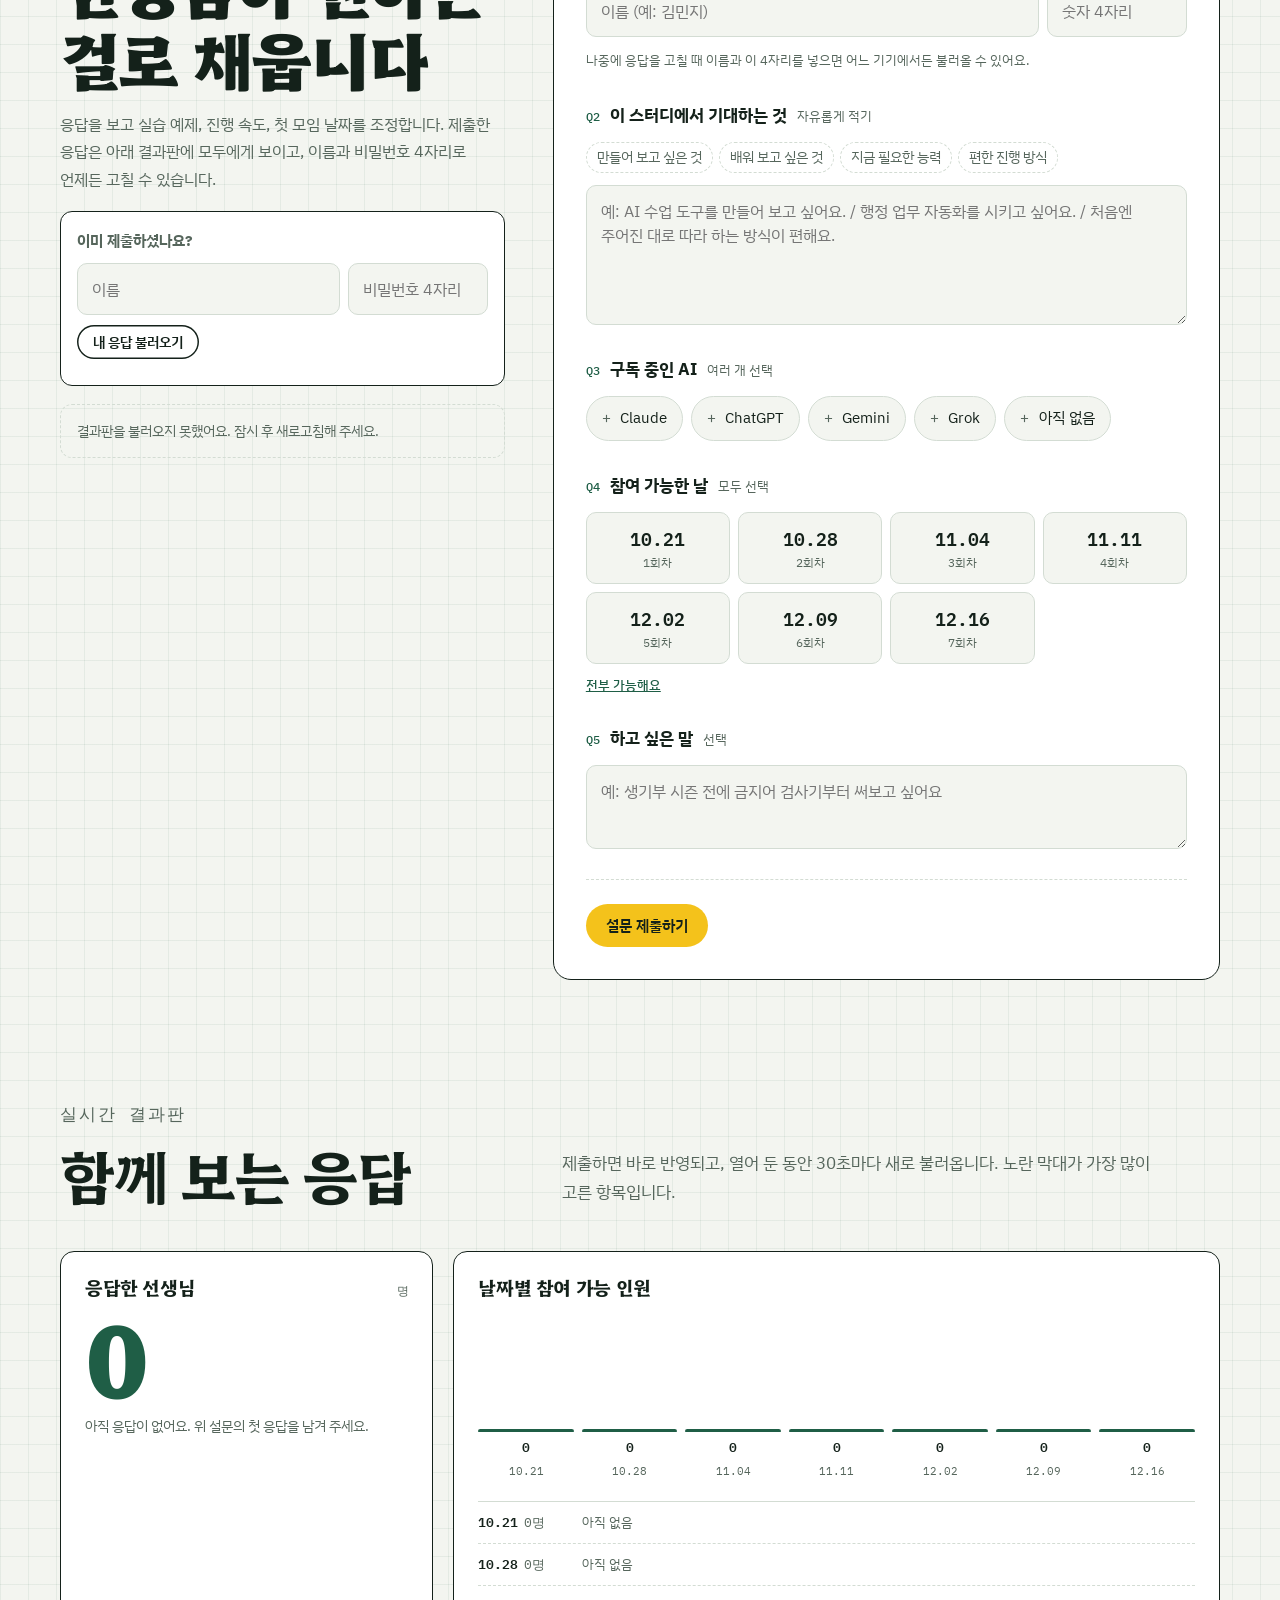
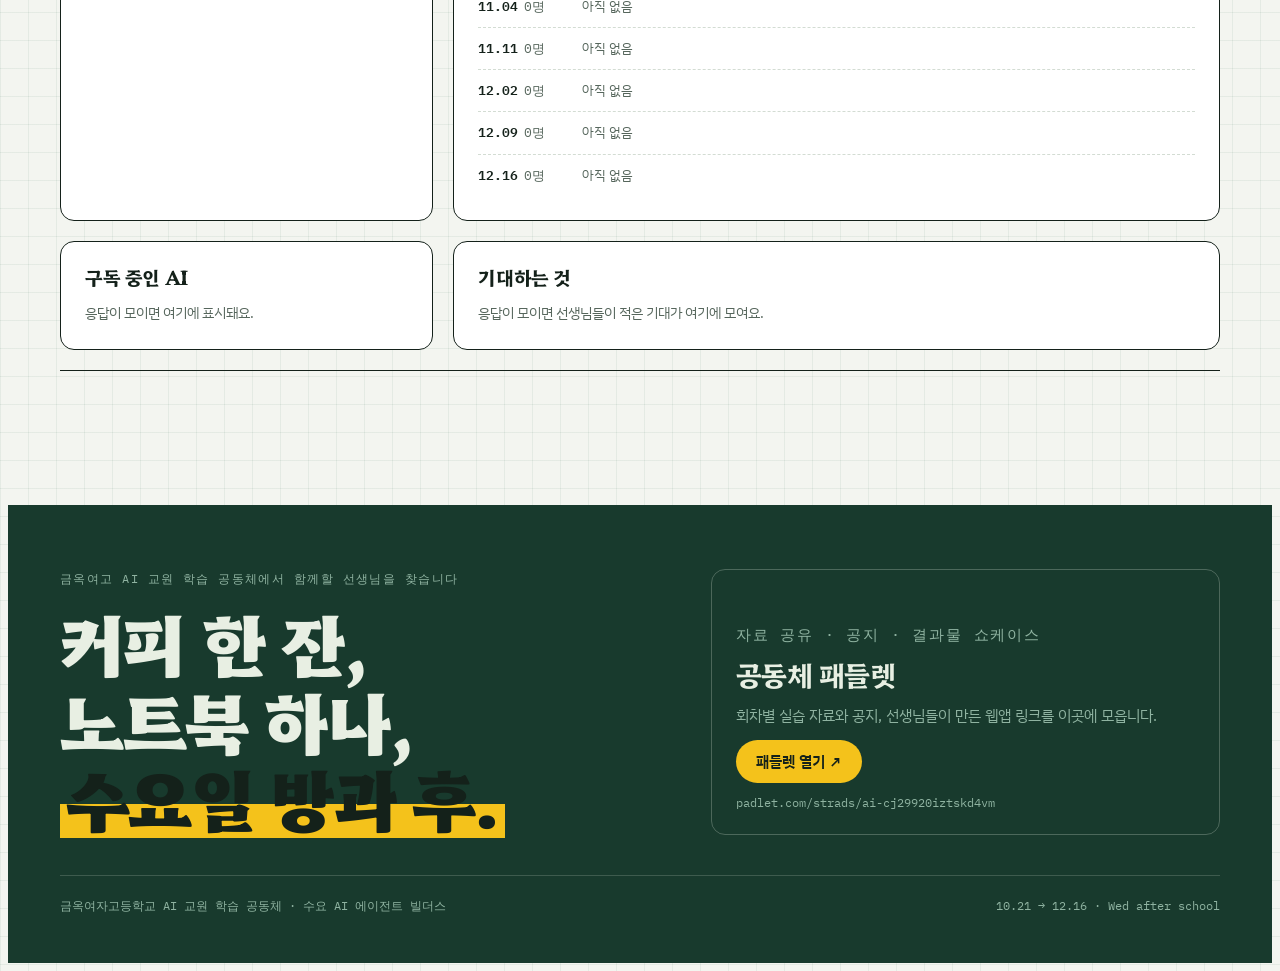
==== commit 40aff7e8: "03: 연습 자료를 에이전트와 함께 만드는 흐름으로 개편 (PDF, 엑셀, 한글 양식, 교과별 그래프 카드) - 실습 파일 내려받기 단계 삭제, 작업 폴더 만들기로 대체 - PDF" ====
--- a/index.html
+++ b/index.html
@@ -586,7 +586,7 @@
   const SESSIONS = [
     { id: "10.21", m: "10", d: "21", n: 1, ph: 1, tag: "Phase 1", title: "첫 만남 & 세팅", items: ["오리엔테이션, PowerShell과 작업 폴더 준비", "내 구독에 맞는 CLI 에이전트 설치하고 첫 인사"] },
     { id: "10.28", m: "10", d: "28", n: 2, ph: 1, tag: "Phase 1", title: "에이전트 길들이기", items: ["폴더 밖 금지 규칙과 자동 모드로 안전하면서 덜 귀찮게", "계획 모드, 멈추기·되돌리기, 이어 하기로 다운로드 폴더 정리"] },
-    { id: "11.04", m: "11", d: "4", n: 3, ph: 2, tag: "Phase 2", title: "파이썬으로 일하기 · 용도에 맞는 라이브러리 설치", items: ["파이썬은 앱 없는 스마트폰, 라이브러리(앱)로 할 수 있는 일 둘러보기", "파이썬과 라이브러리를 설치해 PDF·엑셀·한글(HWPX) 다루기"] },
+    { id: "11.04", m: "11", d: "4", n: 3, ph: 2, tag: "Phase 2", title: "파이썬으로 일하기 · 용도에 맞는 라이브러리 설치", items: ["파이썬은 앱 없는 스마트폰, 라이브러리(앱)로 할 수 있는 일 둘러보기", "파이썬과 라이브러리를 설치해 PDF·엑셀·한글(HWPX) 다루기", "내 교과 카드로 그래프 그려 보기 (수학·과학·사회 등)"] },
     { id: "11.11", m: "11", d: "11", n: 4, ph: 2, tag: "Phase 2", title: "MCP로 노션·캔바 연결하기", items: ["MCP가 무엇인지, 노션·캔바를 에이전트에 연결하고 로그인하기", "폴더의 공문을 노션 할 일 표와 캔바 안내 카드로 만들기"] },
     { id: "rest", m: "11", d: "25", n: 0, ph: 0, tag: "자율", title: "자율 주간 · 쉬어가기", items: ["학사일정과 기말 준비 상황에 따라 자율 진행 또는 휴식"] },
     { id: "12.02", m: "12", d: "2", n: 5, ph: 3, tag: "Phase 3", title: "두뇌(API) 장착 & 나만의 웹앱", items: ["카드 없이 Gemini 무료 API 키 발급, .env로 키 숨기기", "평소 필요했던 교직 도구를 정해 화면 만들고 API 붙이기"] },
